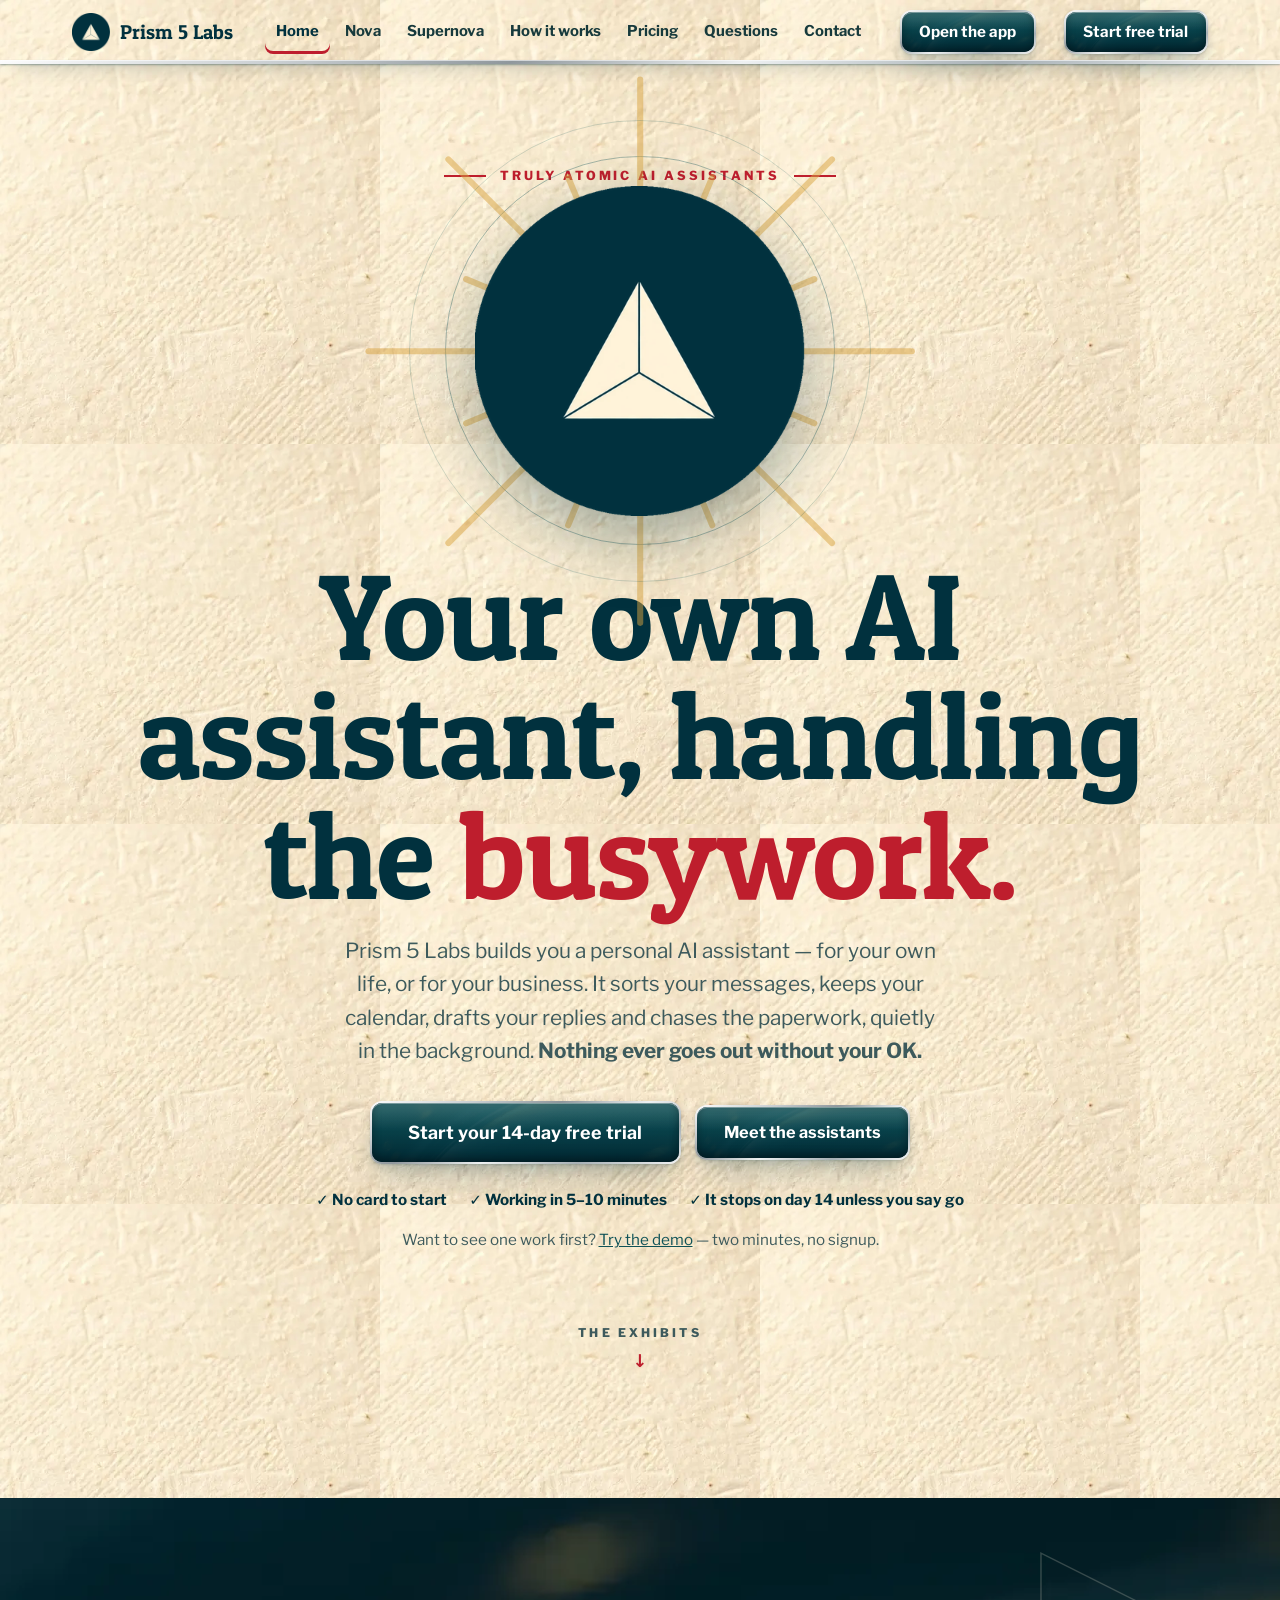
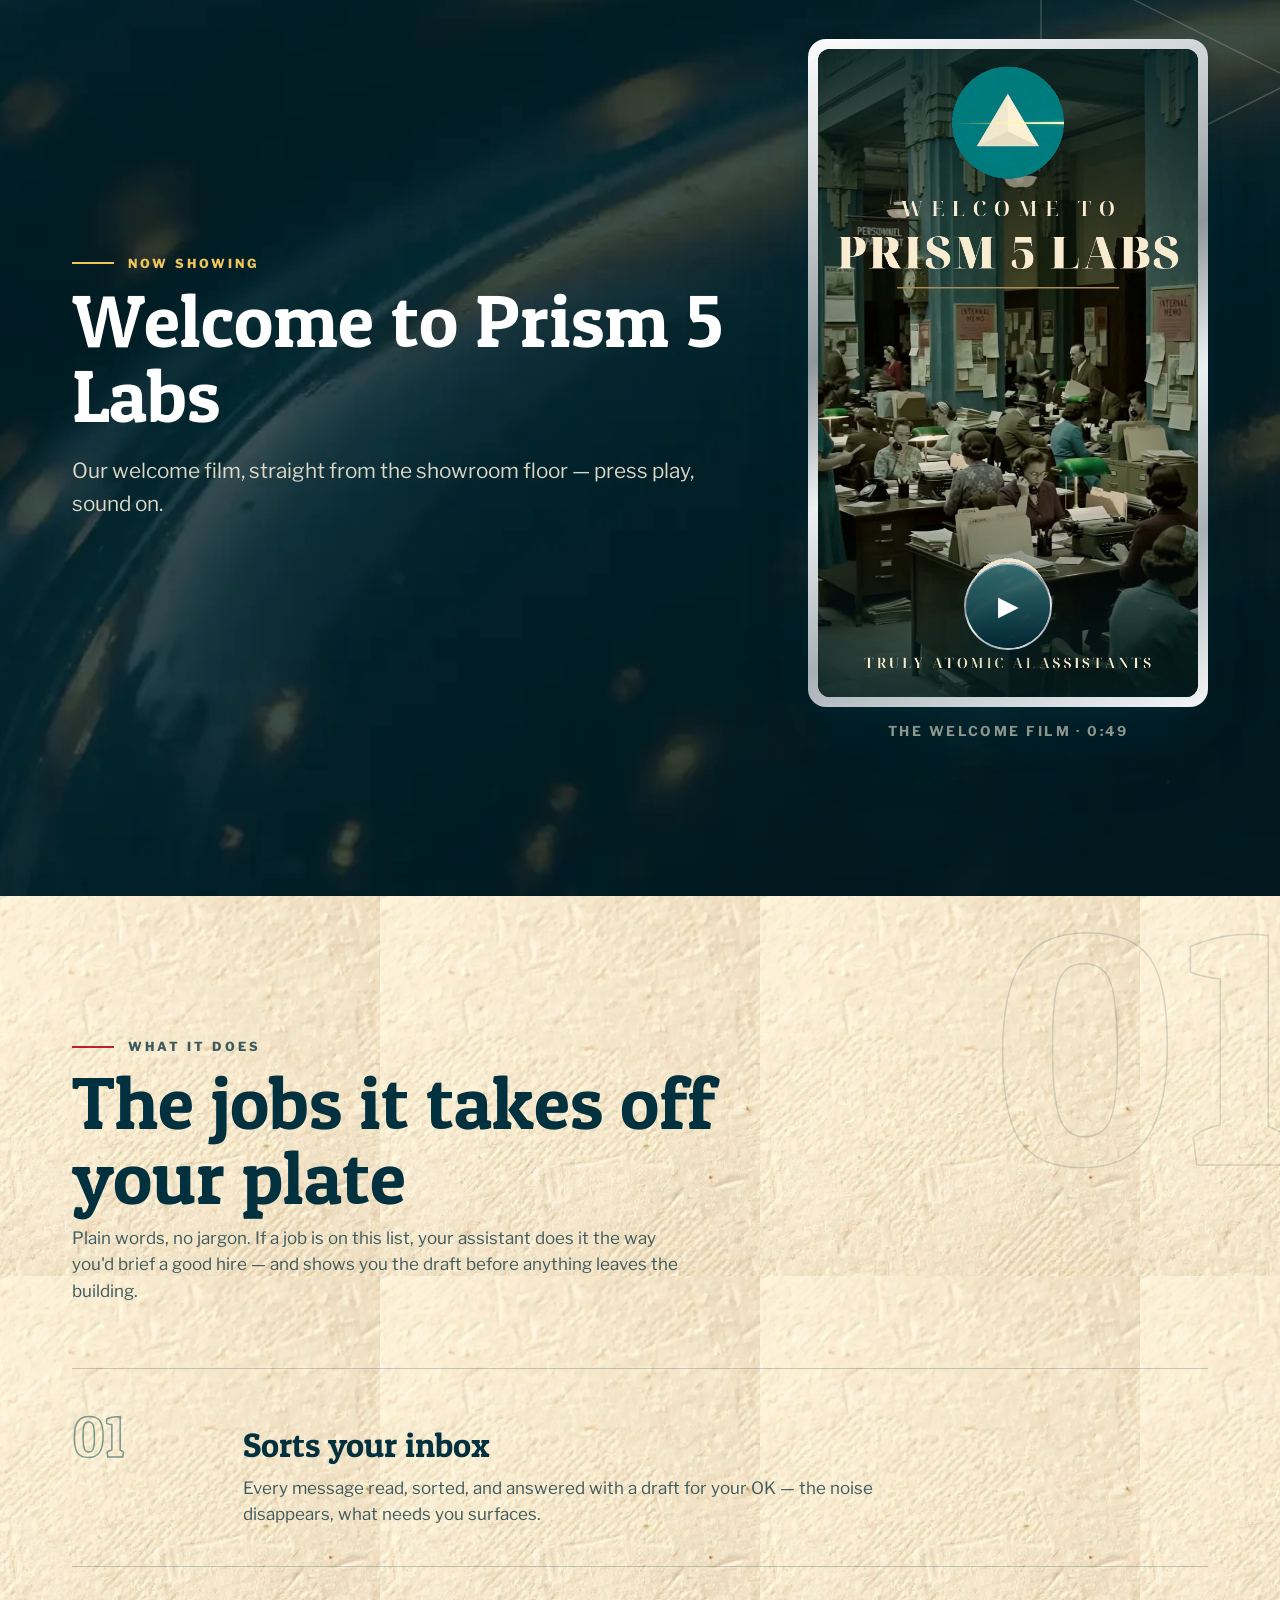
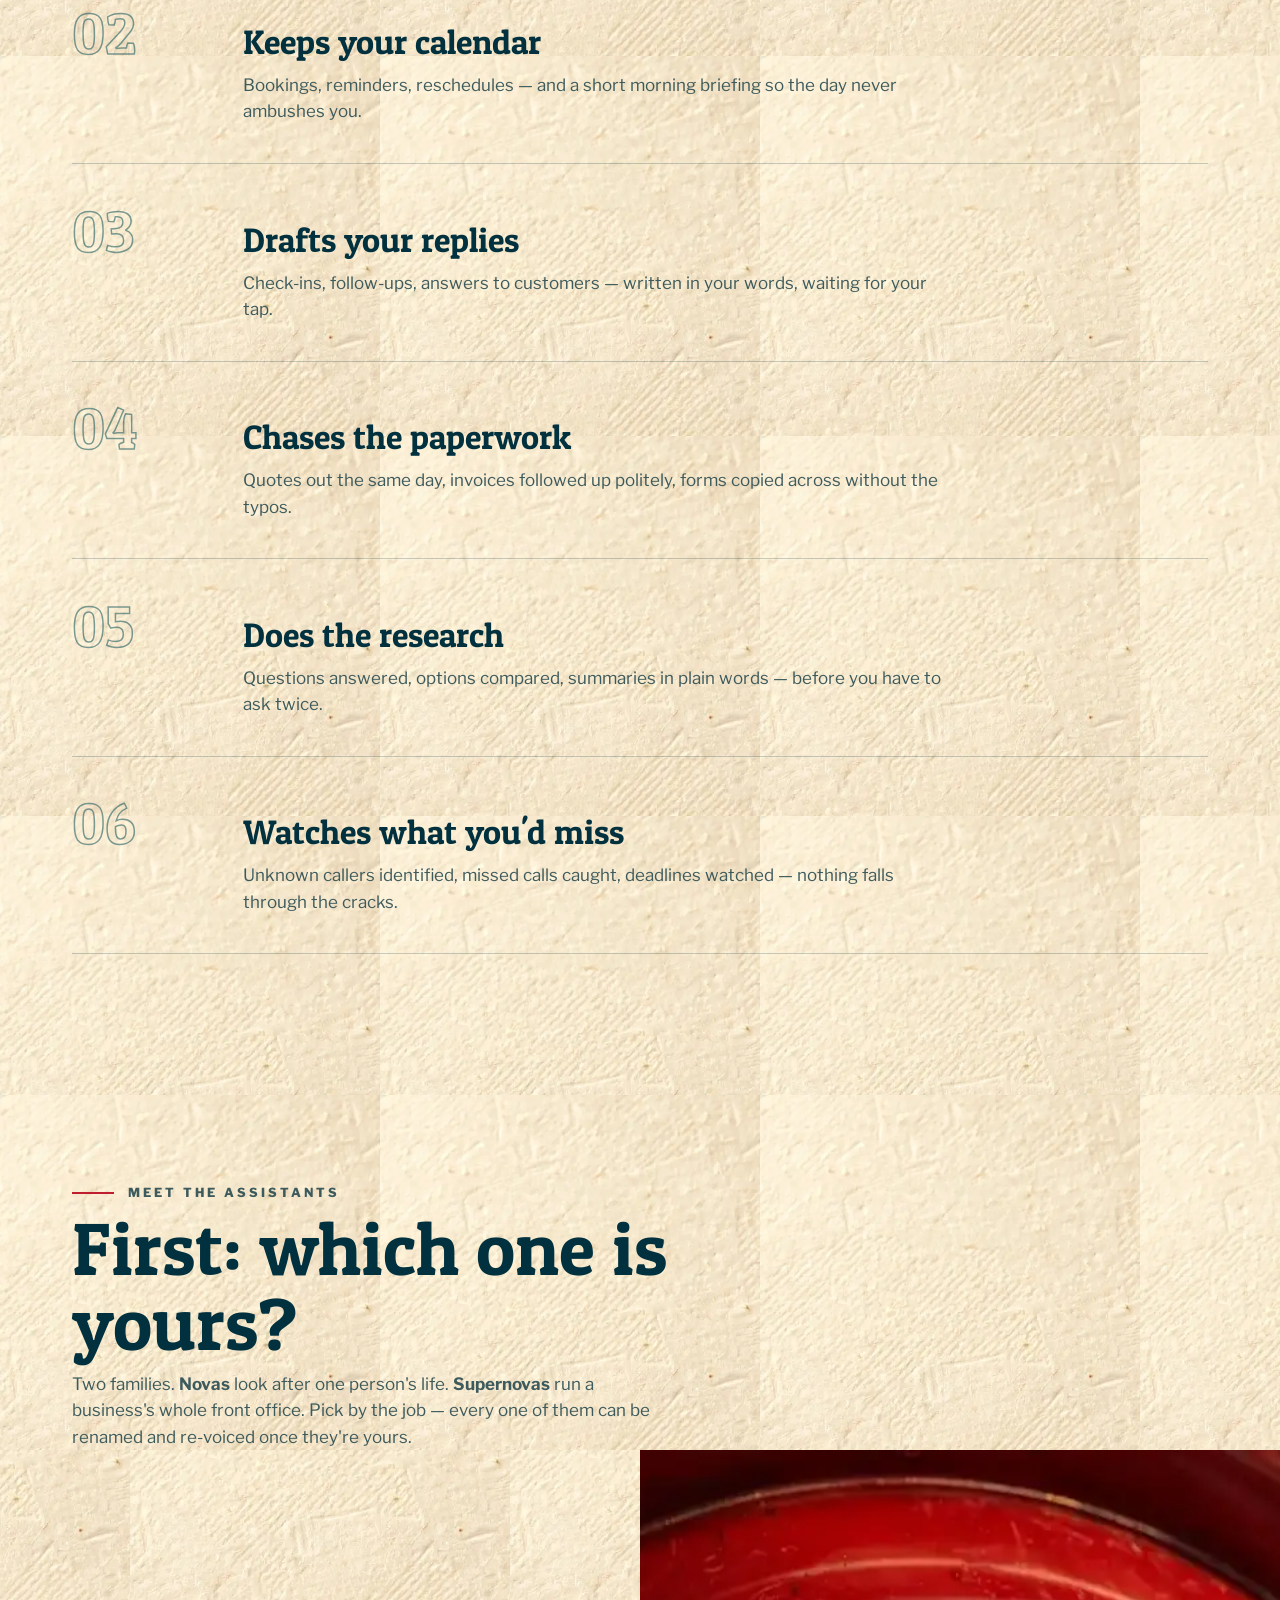
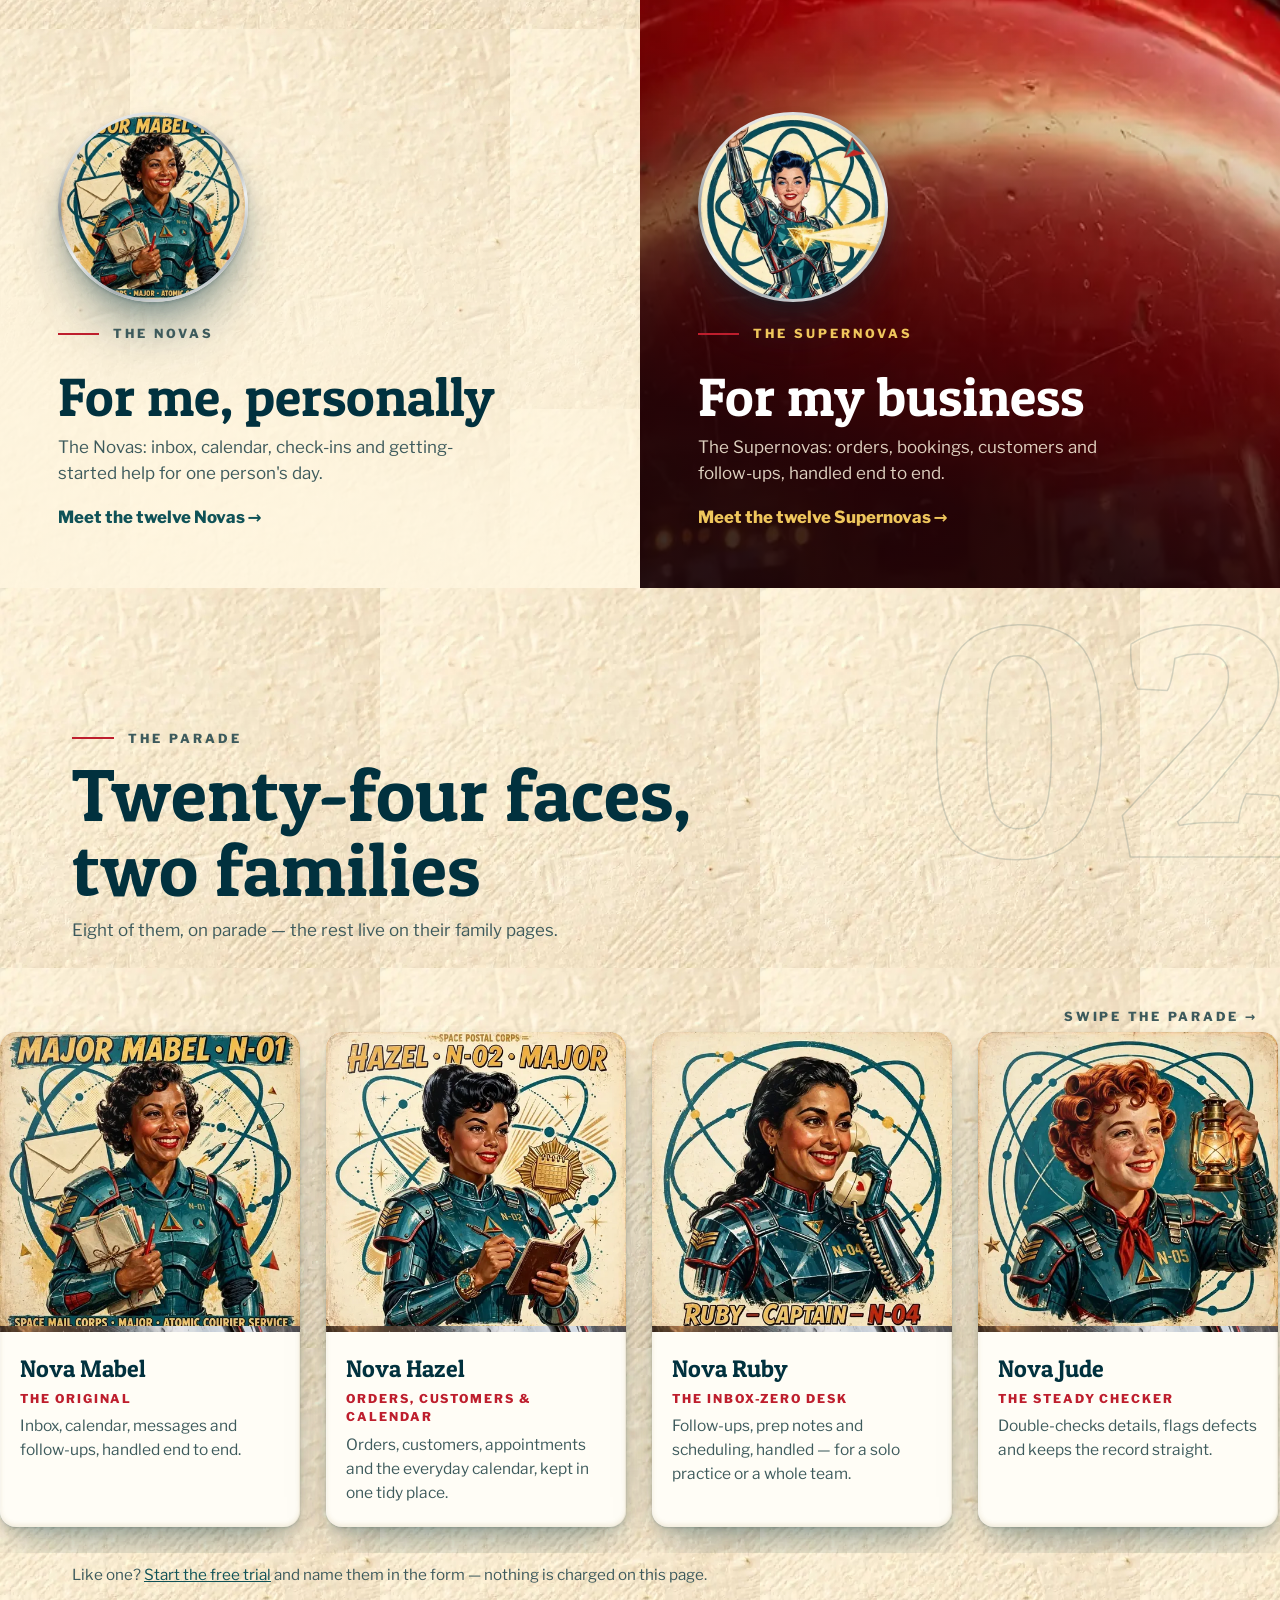
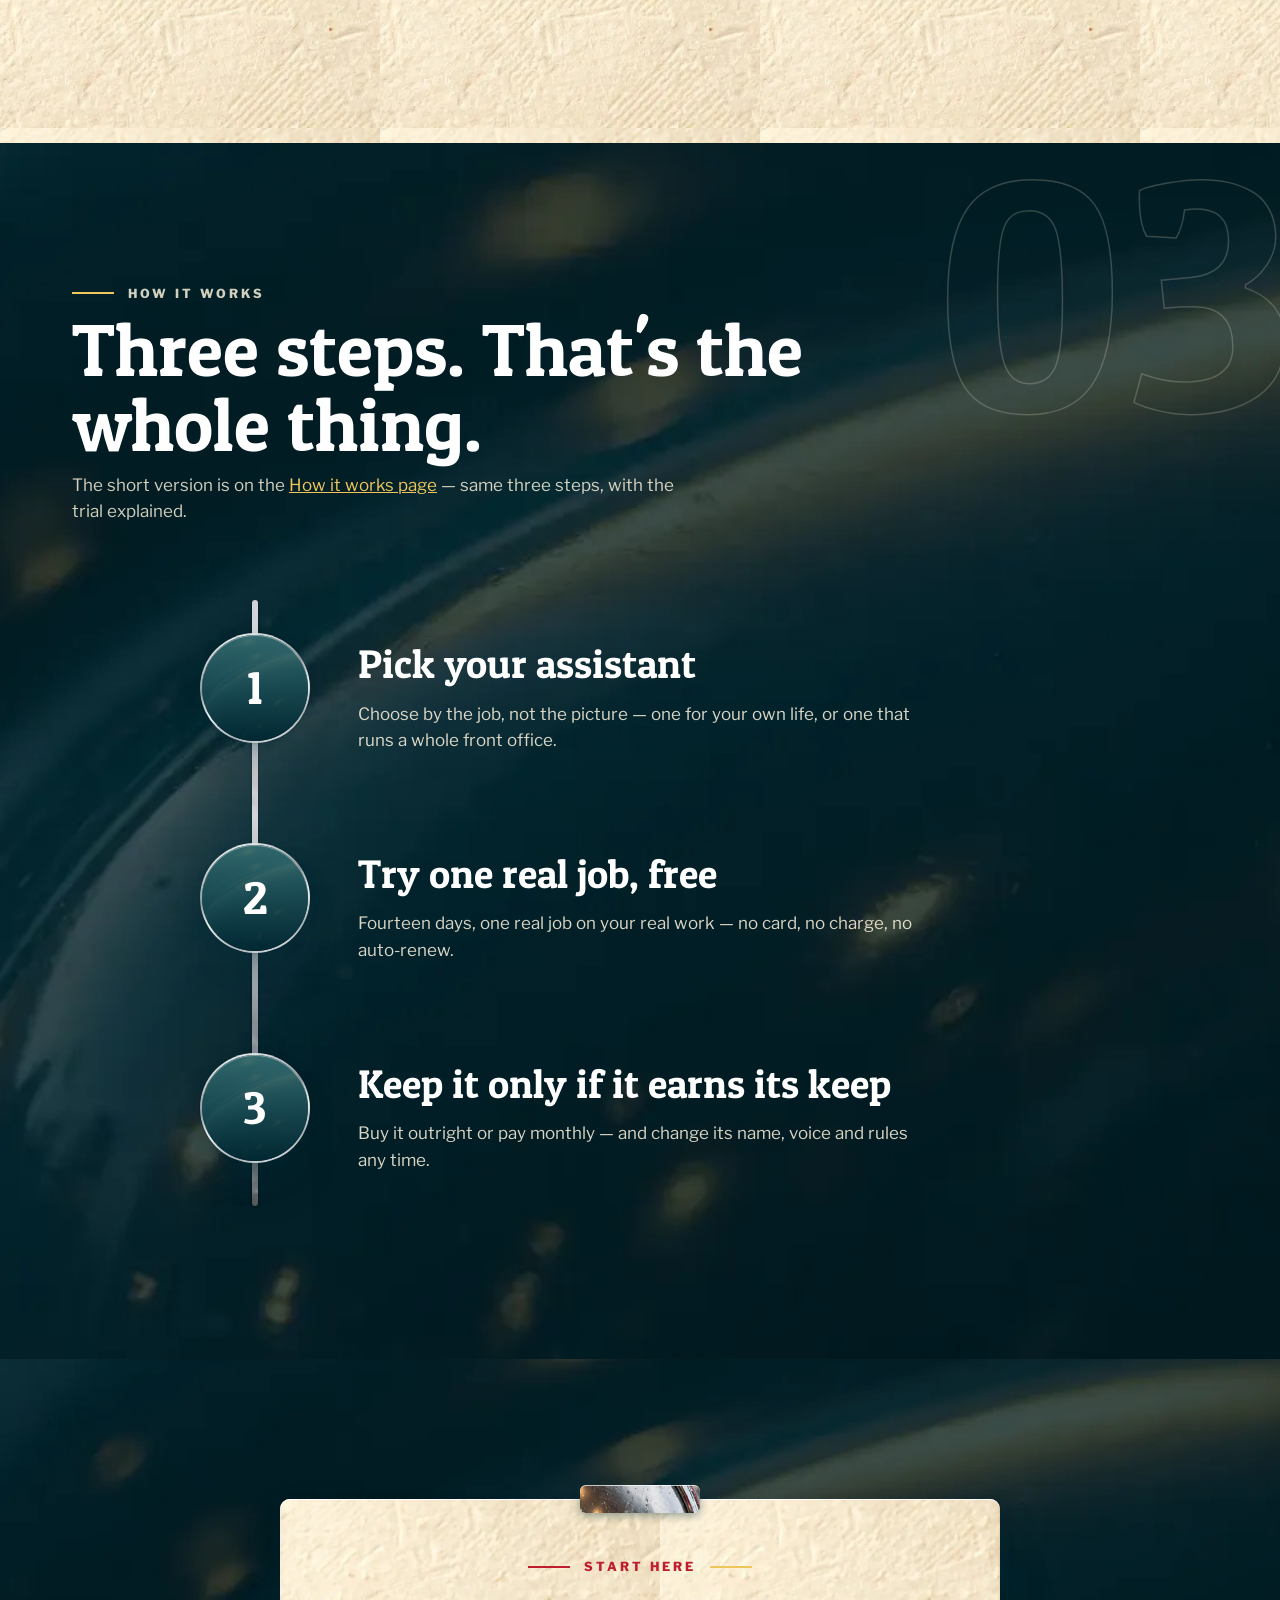
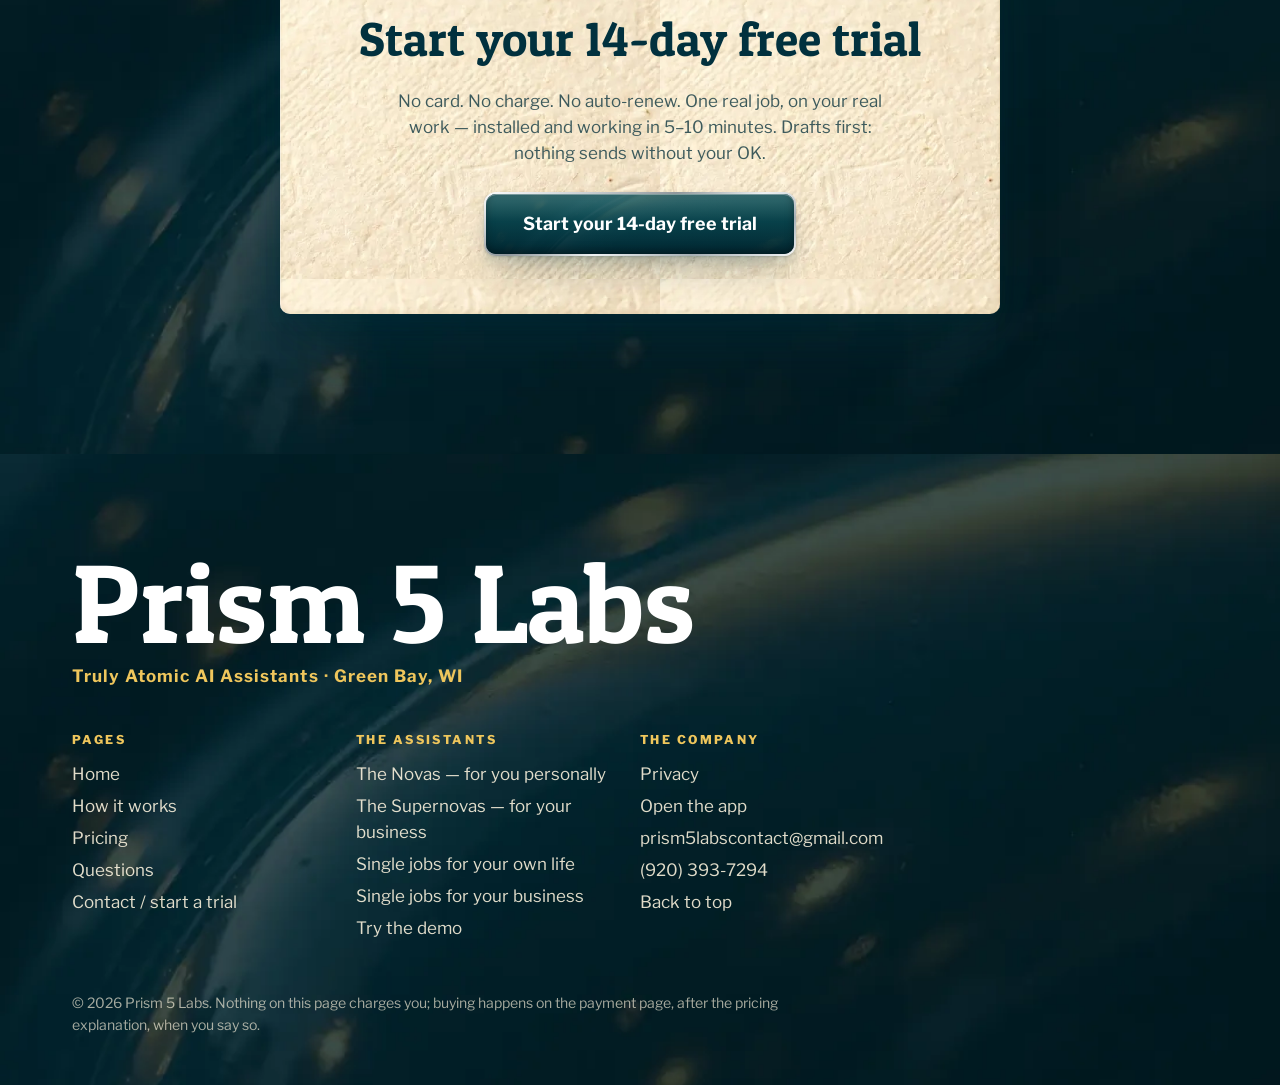
==== index.html @ ed02f957 "Phone display fix: compact header, no random zoom, card exhibit removed - Header: .btn gains white-s" ====
<!DOCTYPE html>
<html lang="en">
<head>
<meta charset="UTF-8">
<meta name="viewport" content="width=device-width, initial-scale=1.0">
<title>Prism 5 Labs — Your own AI assistant, for you or your business</title>
<meta name="description" content="Prism 5 Labs — Truly Atomic AI Assistants. An AI assistant that handles your messages, calendar, research, bookings, follow-ups and paperwork, quietly in the background, with your OK on anything that goes out. Working in 5–10 minutes.">
<meta property="og:type" content="website" />
<meta property="og:title" content="Prism 5 Labs — Your own AI, built for you" />
<meta property="og:description" content="A personal assistant that does the work: inbox, calendar, messages, bookings, follow-ups and paperwork, handled in the background. Let us handle the noise so you can focus on what you want and need to do." />
<meta property="og:image" content="https://prism5labs.com/assets/img/og-supernova-poster.webp" />
<meta property="og:image:width" content="1094" />
<meta property="og:image:height" content="2234" />
<meta property="og:image:alt" content="Supernova poster — a teal prism bursting through red clouds under a starburst, Prism 5 Labs" />
<meta name="twitter:card" content="summary_large_image" />
<meta name="twitter:title" content="Prism 5 Labs — Your own AI, built for you" />
<meta name="twitter:description" content="A personal assistant that does the work: inbox, calendar, messages, bookings, follow-ups and paperwork, handled in the background." />
<meta name="twitter:image" content="https://prism5labs.com/assets/img/og-supernova-poster.webp" />
<meta name="thumbnail" content="https://prism5labs.com/assets/img/og-supernova-poster.webp" />
<link rel="icon" href="assets/favicon-192.png" sizes="192x192" type="image/png">
<link rel="icon" href="assets/favicon-512.png" sizes="512x512" type="image/png">
<link rel="apple-touch-icon" href="assets/apple-touch-icon.png">
<link rel="preconnect" href="https://fonts.googleapis.com">
<link rel="preconnect" href="https://fonts.gstatic.com" crossorigin>
<link href="https://fonts.googleapis.com/css2?family=Patua+One&family=Libre+Franklin:ital,wght@0,400;0,500;0,600;0,700;0,800;1,400&display=swap" rel="stylesheet">
<link rel="stylesheet" href="assets/site.css">
</head>
<body id="top">
<header class="site">
  <div class="wrap bar">
    <a class="brand" href="index.html"><img src="assets/prism-mark-160.png" alt="Prism 5 Labs card mark"><b>Prism 5 Labs</b></a>
    <nav class="main" aria-label="Pages"><a href="index.html" aria-current="page">Home</a><a href="nova.html">Nova</a><a href="supernova.html">Supernova</a><a href="how.html">How it works</a><a href="pricing.html">Pricing</a><a href="faq.html">Questions</a><a href="contact.html">Contact</a></nav>
    <a class="btn small app-open" href="https://app.prism5labs.com">Open the app</a>
    <a class="btn small trial-open" href="contact.html">Start free trial</a>
  </div>
</header>

<section class="cover on-cream">
  <div class="wrap">
    <p class="kicker center reveal">Truly Atomic AI Assistants</p>
    <div class="orbit reveal"><svg class="burst" viewBox="0 0 100 100" aria-hidden="true" stroke="#D9A441" stroke-width="1.1" stroke-linecap="round"><line x1="50" y1="50" x2="99.0" y2="50.0"/><line x1="50" y1="50" x2="81.4" y2="63.0"/><line x1="50" y1="50" x2="84.6" y2="84.6"/><line x1="50" y1="50" x2="63.0" y2="81.4"/><line x1="50" y1="50" x2="50.0" y2="99.0"/><line x1="50" y1="50" x2="37.0" y2="81.4"/><line x1="50" y1="50" x2="15.4" y2="84.6"/><line x1="50" y1="50" x2="18.6" y2="63.0"/><line x1="50" y1="50" x2="1.0" y2="50.0"/><line x1="50" y1="50" x2="18.6" y2="37.0"/><line x1="50" y1="50" x2="15.4" y2="15.4"/><line x1="50" y1="50" x2="37.0" y2="18.6"/><line x1="50" y1="50" x2="50.0" y2="1.0"/><line x1="50" y1="50" x2="63.0" y2="18.6"/><line x1="50" y1="50" x2="84.6" y2="15.4"/><line x1="50" y1="50" x2="81.4" y2="37.0"/></svg><img class="mark" src="assets/prism-mark-440.png" alt="The Prism 5 Labs card mark — a teal disc with a prism"></div>
    <h1 class="d1 reveal">Your own AI assistant, handling the <span class="accent">busywork.</span></h1>
    <p class="lede reveal">Prism 5 Labs builds you a personal AI assistant — for your own life, or for your business. It sorts your messages, keeps your calendar, drafts your replies and chases the paperwork, quietly in the background. <strong>Nothing ever goes out without your OK.</strong></p>
    <div class="cta-row reveal">
      <a class="btn big" href="contact.html">Start your 14-day free trial</a>
      <a class="btn" href="#meet">Meet the assistants</a>
    </div>
    <p class="trust reveal"><span>✓ No card to start</span><span>✓ Working in 5–10 minutes</span><span>✓ It stops on day 14 unless you say go</span></p>
    <p class="note demo-note reveal">Want to see one work first? <a href="/demo.html">Try the demo</a> — two minutes, no signup.</p>
    <p class="scroll-cue reveal">The exhibits<span>↓</span></p>
  </div>
</section>

<section class="chapter on-teal on-dark">
  <span class="ghost num" aria-hidden="true">▶</span>
  <div class="wrap cinema-grid">
    <div class="reveal">
      <p class="kicker">Now showing</p>
      <h2 class="d2">Welcome to Prism 5 Labs</h2>
      <p class="lede" style="color:rgba(255,246,224,.85)">Our welcome film, straight from the showroom floor — press play, sound on.</p>
    </div>
    <div class="reveal">
      <div class="film-frame">
        <div class="film-screen" id="filmScreen">
          <img class="poster" loading="lazy" decoding="async" src="assets/film/welcome-prism-labs-poster.jpg" alt="Welcome to Prism 5 Labs — the welcome film's title card">
          <button class="play-disc" id="filmPlay" aria-label="Play the welcome film">▶</button>
        </div>
      </div>
      <p class="film-cap">The welcome film · 0:49</p>
    </div>
  </div>
</section>

<section class="chapter on-cream">
  <span class="ghost num" aria-hidden="true">01</span>
  <div class="wrap">
    <div class="exhibit-head reveal">
      <p class="kicker">What it does</p>
      <h2 class="d2">The jobs it takes off your plate</h2>
      <p>Plain words, no jargon. If a job is on this list, your assistant does it the way you'd brief a good hire — and shows you the draft before anything leaves the building.</p>
    </div>
    <div class="index-list"><div class="index-row reveal"><div class="no">01</div><div><h3>Sorts your inbox</h3><p>Every message read, sorted, and answered with a draft for your OK — the noise disappears, what needs you surfaces.</p></div></div><div class="index-row reveal"><div class="no">02</div><div><h3>Keeps your calendar</h3><p>Bookings, reminders, reschedules — and a short morning briefing so the day never ambushes you.</p></div></div><div class="index-row reveal"><div class="no">03</div><div><h3>Drafts your replies</h3><p>Check-ins, follow-ups, answers to customers — written in your words, waiting for your tap.</p></div></div><div class="index-row reveal"><div class="no">04</div><div><h3>Chases the paperwork</h3><p>Quotes out the same day, invoices followed up politely, forms copied across without the typos.</p></div></div><div class="index-row reveal"><div class="no">05</div><div><h3>Does the research</h3><p>Questions answered, options compared, summaries in plain words — before you have to ask twice.</p></div></div><div class="index-row reveal"><div class="no">06</div><div><h3>Watches what you'd miss</h3><p>Unknown callers identified, missed calls caught, deadlines watched — nothing falls through the cracks.</p></div></div></div>
  </div>
</section>

<section class="chapter tight on-cream" id="meet" style="padding-bottom:0">
  <div class="wrap">
    <div class="exhibit-head reveal" style="margin-bottom:0">
      <p class="kicker">Meet the assistants</p>
      <h2 class="d2">First: which one is yours?</h2>
      <p>Two families. <strong>Novas</strong> look after one person's life. <strong>Supernovas</strong> run a business's whole front office. Pick by the job — every one of them can be renamed and re-voiced once they're yours.</p>
    </div>
  </div>
</section>
<div class="doors">
  <a class="door personal reveal" href="nova.html">
    <img class="medallion" loading="lazy" src="assets/img/nova-mabel.webp" alt="Nova Mabel">
    <p class="kicker">The Novas</p>
    <h3>For me, personally</h3>
    <p>The Novas: inbox, calendar, check-ins and getting-started help for one person's day.</p>
    <span class="go">Meet the twelve Novas →</span>
  </a>
  <a class="door business reveal" href="supernova.html">
    <img class="medallion" loading="lazy" src="assets/img/supernova-prism.webp" alt="Supernova Prism">
    <p class="kicker" style="color:var(--gold-hi)">The Supernovas</p>
    <h3>For my business</h3>
    <p>The Supernovas: orders, bookings, customers and follow-ups, handled end to end.</p>
    <span class="go">Meet the twelve Supernovas →</span>
  </a>
</div>

<section class="chapter on-cream">
  <span class="ghost num" aria-hidden="true">02</span>
  <div class="wrap">
    <div class="exhibit-head reveal">
      <p class="kicker">The parade</p>
      <h2 class="d2">Twenty-four faces, two families</h2>
      <p>Eight of them, on parade — the rest live on their family pages.</p>
    </div>
  </div>
  <p class="parade-hint">Swipe the parade →</p>
  <div class="parade"><a class="plate reveal" href="nova.html"><div class="art"><img loading="lazy" src="assets/img/nova-mabel.webp" alt="Nova Mabel"></div><div class="p-body"><h3>Nova Mabel</h3><p class="desk">The Original</p><p>Inbox, calendar, messages and follow-ups, handled end to end.</p></div></a>
<a class="plate reveal" href="nova.html"><div class="art"><img loading="lazy" src="assets/img/nova-hazel.webp" alt="Nova Hazel"></div><div class="p-body"><h3>Nova Hazel</h3><p class="desk">Orders, Customers & Calendar</p><p>Orders, customers, appointments and the everyday calendar, kept in one tidy place.</p></div></a>
<a class="plate reveal" href="nova.html"><div class="art"><img loading="lazy" src="assets/img/nova-ruby.webp" alt="Nova Ruby"></div><div class="p-body"><h3>Nova Ruby</h3><p class="desk">The Inbox-Zero Desk</p><p>Follow-ups, prep notes and scheduling, handled — for a solo practice or a whole team.</p></div></a>
<a class="plate reveal" href="nova.html"><div class="art"><img loading="lazy" src="assets/img/nova-jude.webp" alt="Nova Jude"></div><div class="p-body"><h3>Nova Jude</h3><p class="desk">The Steady Checker</p><p>Double-checks details, flags defects and keeps the record straight.</p></div></a>
<a class="plate reveal" href="supernova.html"><div class="art"><img loading="lazy" src="assets/img/supernova-prism.webp" alt="Supernova Prism"></div><div class="p-body"><h3>Supernova Prism</h3><p class="desk">The Original</p><p>Inbox, calendar, messages and follow-ups, handled end to end.</p></div></a>
<a class="plate reveal" href="supernova.html"><div class="art"><img loading="lazy" src="assets/img/supernova-juniper.webp" alt="Supernova Juniper"></div><div class="p-body"><h3>Supernova Juniper</h3><p class="desk">Orders, Customers & Calendar</p><p>Orders, customers, appointments and the everyday calendar, kept in one tidy place.</p></div></a>
<a class="plate reveal" href="supernova.html"><div class="art"><img loading="lazy" src="assets/img/supernova-encore.webp" alt="Supernova Encore"></div><div class="p-body"><h3>Supernova Encore</h3><p class="desk">The Booking Desk</p><p>Inquiries answered the same day; dates held and agreements chased until they're signed.</p></div></a>
<a class="plate reveal" href="supernova.html"><div class="art"><img loading="lazy" src="assets/img/supernova-proof.webp" alt="Supernova Proof"></div><div class="p-body"><h3>Supernova Proof</h3><p class="desk">The Steady Checker</p><p>Double-checks details, flags defects and keeps the record straight.</p></div></a>
</div>
  <div class="wrap"><p class="note reveal" style="margin-top:10px">Like one? <a href="contact.html">Start the free trial</a> and name them in the form — nothing is charged on this page.</p></div>
</section>

<section class="chapter on-teal on-dark">
  <span class="ghost num" aria-hidden="true">03</span>
  <div class="wrap">
    <div class="exhibit-head reveal">
      <p class="kicker">How it works</p>
      <h2 class="d2">Three steps. That's the whole thing.</h2>
      <p>The short version is on the <a href="how.html" style="color:var(--gold-hi)">How it works page</a> — same three steps, with the trial explained.</p>
    </div>
    <div class="line"><div class="station reveal"><div class="disc">1</div><div><h3>Pick your assistant</h3><p>Choose by the job, not the picture — one for your own life, or one that runs a whole front office.</p></div></div><div class="station reveal"><div class="disc">2</div><div><h3>Try one real job, free</h3><p>Fourteen days, one real job on your real work — no card, no charge, no auto-renew.</p></div></div><div class="station reveal"><div class="disc">3</div><div><h3>Keep it only if it earns its keep</h3><p>Buy it outright or pay monthly — and change its name, voice and rules any time.</p></div></div></div>
  </div>
</section>

<section class="chapter on-teal on-dark">
  <div class="wrap">
    <div class="contract reveal">
      <p class="kicker center">Start here</p>
      <h2>Start your 14-day free trial</h2>
      <p>No card. No charge. No auto-renew. One real job, on your real work — installed and working in 5–10 minutes. Drafts first: nothing sends without your OK.</p>
      <a class="btn big" href="contact.html">Start your 14-day free trial</a>
    </div>
  </div>
</section>
<footer>
  <div class="wrap">
    <p class="wordmark">Prism 5 Labs</p>
    <p class="tagline">Truly Atomic AI Assistants · Green Bay, WI</p>
    <div class="sitemap">
      <div>
        <h4>Pages</h4>
        <ul>
          <li><a href="index.html">Home</a></li>
          <li><a href="how.html">How it works</a></li>
          <li><a href="pricing.html">Pricing</a></li>
          <li><a href="faq.html">Questions</a></li>
          <li><a href="contact.html">Contact / start a trial</a></li>
        </ul>
      </div>
      <div>
        <h4>The assistants</h4>
        <ul>
          <li><a href="nova.html">The Novas — for you personally</a></li>
          <li><a href="supernova.html">The Supernovas — for your business</a></li>
          <li><a href="nova.html#jobs">Single jobs for your own life</a></li>
          <li><a href="supernova.html#jobs">Single jobs for your business</a></li>
          <li><a href="/demo.html">Try the demo</a></li>
        </ul>
      </div>
      <div>
        <h4>The company</h4>
        <ul>
          <li><a href="/privacy">Privacy</a></li>
          <li><a href="https://app.prism5labs.com">Open the app</a></li>
          <li><a href="mailto:prism5labscontact@gmail.com">prism5labscontact@gmail.com</a></li>
          <li><a href="tel:+19203937294">(920) 393-7294</a></li>
          <li><a href="#top">Back to top</a></li>
        </ul>
      </div>
    </div>
    <p class="legal">© 2026 Prism 5 Labs. Nothing on this page charges you; buying happens on the payment page, after the pricing explanation, when you say so.</p>
  </div>
</footer>

<div class="mobile-cta"><a class="btn" href="contact.html">Start your 14-day free trial</a></div>
<script src="assets/site.js"></script>

</body>
</html>
---- assets/site.css ----
/* ============================================================
   PRISM 5 LABS — v2 "The Atomic Pavilion"
   A chapter-and-exhibit composition. Cream letterpress stock,
   deep-teal enamel, chrome, and the printed card as the brand.
   Materials are photographic plates; geometry does the talking.
   ============================================================ */

:root{
  --cream:#FFF6E0; --cream-2:#FFEFCC; --paper:#FFFDF6;
  --ink:#173A3C; --ink-soft:#3D5A5C;
  --teal:#0F5257; --teal-deep:#01313E; --teal-bright:#2A7F86;
  --red:#BE1E2D; --gold:#D9A441; --gold-hi:#EFC65C;
  --tex-cream:url("tex-cream.webp");
  --plate-showroom:url("plate-showroom.webp");
  --plate-enamel:url("plate-teal-enamel.webp");
  --plate-lacquer:url("plate-lacquer.webp");
  --plate-chrome:url("plate-chrome.webp");
  --plate-enamel-dark:url("plate-enamel-dark.webp");
  /* Teal enamel face for buttons: the photographic plate, swirl
     subdued under a teal tint so it reads as flat enamel (Neil's
     ruling — no opal, no swirl, no shine sweep on buttons). Written
     out layer by layer wherever it is used — a multi-layer shorthand
     stored in a var and spliced into another shorthand is invalid
     (a colour lands in a non-final layer) and the whole background
     silently drops out. */
  --chrome-rim:linear-gradient(160deg,#fdfdfd 0%,#c9ced1 22%,#8f979c 40%,#eef1f2 58%,#a7b0b5 78%,#f4f6f7 100%);
  --lift:0 1px 2px rgba(1,49,62,.14), 0 5px 10px rgba(1,49,62,.10),
    0 18px 34px -10px rgba(1,49,62,.28), 0 36px 64px -28px rgba(1,49,62,.22);
  --lift-hi:0 2px 3px rgba(1,49,62,.16), 0 8px 16px rgba(1,49,62,.12),
    0 26px 48px -12px rgba(1,49,62,.36), 0 48px 80px -32px rgba(1,49,62,.28);
  --bevel:inset 0 1px 0 rgba(255,255,255,.95), inset 0 -2px 5px rgba(146,116,44,.14),
    inset 1px 0 0 rgba(255,255,255,.5), inset -1px 0 0 rgba(146,116,44,.08);
  --hair:1px solid rgba(1,49,62,.22);
  --hair-light:1px solid rgba(255,246,224,.28);
}
*{box-sizing:border-box}
html{scroll-behavior:smooth;-webkit-text-size-adjust:100%;text-size-adjust:100%;overflow-x:clip}
body{margin:0;background-color:var(--cream);background-image:var(--tex-cream);
  background-size:380px;color:var(--ink);overflow-x:hidden;
  font-family:"Libre Franklin",system-ui,sans-serif;font-size:17px;line-height:1.55;}
img{max-width:100%;display:block}
a{color:var(--teal)}
::selection{background:var(--teal);color:var(--cream)}

/* ---------- type system ---------- */
h1,h2,h3{font-family:"Patua One",serif;font-weight:400;color:var(--teal-deep);margin:0}
.d1{font-size:clamp(3rem,11.5vw,7.6rem);line-height:.98;letter-spacing:-.01em}
.d2{font-size:clamp(2.3rem,6.4vw,4.6rem);line-height:1.02}
.d3{font-size:clamp(1.55rem,3.6vw,2.4rem);line-height:1.08}
.lede{font-size:clamp(1.08rem,2.2vw,1.3rem);line-height:1.6;color:var(--ink-soft)}
.on-dark .lede{color:rgba(255,246,224,.88)}
.accent{color:var(--red)}
.kicker{font-size:.78rem;font-weight:800;letter-spacing:.24em;text-transform:uppercase;
  color:var(--red);margin:0;display:flex;align-items:center;gap:14px}
.kicker::before{content:"";width:2.6rem;height:2px;background:var(--red);flex:none}
.kicker.center{justify-content:center}
.kicker.center::after{content:"";width:2.6rem;height:2px;background:var(--red);flex:none}
.on-dark .kicker{color:var(--gold-hi)}
.on-dark .kicker::before,.on-dark .kicker.center::after{background:var(--gold-hi)}
.note{font-size:.95rem;color:var(--ink-soft)}
.on-dark .note{color:rgba(255,246,224,.75)}

/* ---------- layout primitives ---------- */
.wrap{max-width:1180px;margin:0 auto;padding:0 22px}
.wrap-wide{max-width:1460px;margin:0 auto;padding:0 22px}
.chapter{position:relative;padding:clamp(4.5rem,11vw,9rem) 0;overflow:hidden}
.chapter.tight{padding:clamp(3rem,7vw,5.5rem) 0}
.on-cream{background-image:var(--tex-cream);background-size:380px}
.on-teal{background:var(--plate-enamel-dark) center/cover, var(--teal-deep);color:var(--cream)}
.on-teal h1,.on-teal h2,.on-teal h3{color:#fff}
.on-showroom{background:var(--plate-showroom) center/cover, var(--teal-deep);color:var(--cream)}
.on-showroom h1,.on-showroom h2,.on-showroom h3{color:#fff}
.on-lacquer{background:var(--plate-lacquer) center/cover, #2b0d12;color:var(--cream)}
.on-lacquer h1,.on-lacquer h2,.on-lacquer h3{color:#fff}
/* giant ghost numeral / word that signposts a chapter */
.ghost{position:absolute;font-family:"Patua One",serif;line-height:.8;pointer-events:none;
  color:transparent;-webkit-text-stroke:1.5px rgba(1,49,62,.16);user-select:none}
.on-dark .ghost,.on-teal .ghost,.on-showroom .ghost,.on-lacquer .ghost{-webkit-text-stroke-color:rgba(255,246,224,.20)}
.ghost.num{font-size:clamp(10rem,26vw,22rem);top:1rem;right:-1rem}
.ghost.word{font-size:clamp(6rem,19vw,17rem);top:63%;left:50%;transform:translate(-50%,-50%);
  white-space:nowrap;-webkit-text-stroke-color:rgba(1,49,62,.13)}
/* exhibit head: number + title, editorial not centred-block */
.exhibit-head{max-width:46rem;margin-bottom:clamp(2.2rem,5vw,4rem);position:relative;z-index:1}
.exhibit-head .d2{margin:.55rem 0 .6rem}
.exhibit-head p{margin:0;color:var(--ink-soft);max-width:38rem}
.on-dark .exhibit-head p,.on-teal .exhibit-head p{color:rgba(255,246,224,.82)}

/* ---------- buttons: deep teal enamel, chrome rim (canon) ---------- */
.btn{display:inline-flex;align-items:center;justify-content:center;gap:.5rem;white-space:nowrap;
  min-height:52px;padding:.8rem 1.7rem;border-radius:12px;text-decoration:none;
  font-family:"Libre Franklin",sans-serif;font-weight:700;font-size:1.02rem;color:#fff;
  border:2px solid transparent;background-color:var(--teal-deep);
  background:
    linear-gradient(180deg, rgba(255,255,255,.16), rgba(255,255,255,0) 46%, rgba(0,0,0,.18)) padding-box,
    linear-gradient(180deg, rgba(15,82,87,.93), rgba(1,49,62,.96)) padding-box,
    var(--plate-enamel) center 42%/cover padding-box,
    var(--chrome-rim) border-box;
  box-shadow:var(--lift), inset 0 1px 0 rgba(255,255,255,.35), inset 0 -3px 8px rgba(0,0,0,.35);
  transition:transform .35s ease, box-shadow .35s ease}
.btn:hover{transform:translateY(-2px);box-shadow:var(--lift-hi), inset 0 1px 0 rgba(255,255,255,.35), inset 0 -3px 8px rgba(0,0,0,.35)}
.btn:active{transform:translateY(1px);box-shadow:0 1px 2px rgba(1,49,62,.3), inset 0 2px 10px rgba(0,0,0,.45)}
.btn.small{min-height:44px;padding:.5rem 1.1rem;font-size:.95rem}
.btn.big{min-height:60px;padding:1rem 2.3rem;font-size:1.12rem}
.textlink{font-weight:700;color:var(--teal);text-decoration:none;border-bottom:2px solid var(--gold)}
.textlink:hover{color:var(--red);border-color:var(--red)}

/* ---------- header ---------- */
header.site{position:sticky;top:0;z-index:60;background-color:var(--cream);
  background-image:var(--tex-cream);background-size:380px;
  box-shadow:0 10px 24px -14px rgba(1,49,62,.4)}
header.site::after{content:"";position:absolute;left:0;right:0;bottom:0;height:4px;
  background:var(--chrome-rim);
  box-shadow:0 1px 2px rgba(1,49,62,.35), inset 0 1px 0 rgba(255,255,255,.6)}
.bar{display:flex;align-items:center;gap:20px;padding-top:10px;padding-bottom:10px}
.brand{display:flex;align-items:center;gap:10px;text-decoration:none;flex:none}
.brand img{width:38px;height:38px}
.brand b{font-family:"Patua One",serif;font-weight:400;font-size:1.22rem;color:var(--teal-deep)}
nav.main{display:flex;gap:4px;margin-left:auto;flex-wrap:wrap}
nav.main a{padding:10px 11px;min-height:44px;display:inline-flex;align-items:center;
  font-weight:700;font-size:.93rem;color:var(--ink);text-decoration:none;border-radius:8px}
nav.main a:hover{color:var(--teal)}
nav.main a[aria-current="page"]{color:var(--teal-deep);box-shadow:inset 0 -3px 0 var(--red)}
header .btn{margin-left:8px}
@media (max-width:900px){ nav.main{display:none} header .app-open{margin-left:auto} }
/* Phones: the bar cannot hold the brand plus two single-line buttons, so the
   trial button steps out of the header — it lives in the sticky thumb bar
   (and the hero) on phones. Brand keeps its room; one compact button stays. */
@media (max-width:640px){
  .bar{gap:12px}
  header .btn{margin-left:0}
  header .app-open{margin-left:auto;flex:none;padding:.5rem .95rem}
  header .trial-open{display:none}
}

/* ---------- slow reveal (canon: everything fades) ---------- */
.reveal{opacity:0;transform:translateY(26px);transition:opacity 1.1s ease,transform 1.1s ease}
.reveal.in{opacity:1;transform:none}
@media (prefers-reduced-motion: reduce){
  .reveal{opacity:1;transform:none;transition:none}
  html{scroll-behavior:auto}
}

/* ============================================================
   HOME — the cover
   ============================================================ */
.cover{padding:clamp(3.5rem,8vw,6.5rem) 0 clamp(4rem,9vw,7rem);text-align:center;position:relative;overflow:hidden}
.cover .orbit{position:relative;width:min(62vw,330px);aspect-ratio:1;margin:0 auto clamp(1.6rem,4vw,2.6rem)}
.cover .orbit::before,.cover .orbit::after{content:"";position:absolute;border:1.5px solid rgba(15,82,87,.35);border-radius:50%}
.cover .orbit::before{inset:-9%}
.cover .orbit::after{inset:-20%;border-color:rgba(15,82,87,.18)}
.cover .orbit .burst{position:absolute;inset:-34%;width:168%;height:168%;max-width:none;
  opacity:.5;animation:slowspin 90s linear infinite}
.cover .orbit .mark{position:absolute;inset:0;width:100%;height:100%;object-fit:contain;
  filter:drop-shadow(0 24px 32px rgba(1,49,62,.35))}
@keyframes slowspin{to{transform:rotate(360deg)}}
@media (prefers-reduced-motion: reduce){ .cover .orbit .burst{animation:none} }
.cover h1{max-width:16ch;margin:1.1rem auto .5rem}
.cover .lede{max-width:37rem;margin:1.2rem auto 0}
.cover .cta-row{margin-top:2.1rem;display:flex;gap:14px;justify-content:center;flex-wrap:wrap;align-items:center}
.trust{display:flex;gap:.4rem 1.4rem;justify-content:center;flex-wrap:wrap;margin:1.5rem 0 0;
  font-weight:700;font-size:.95rem;color:var(--teal-deep)}
.cover .demo-note{margin-top:1rem}
.scroll-cue{margin-top:clamp(2.5rem,6vw,4.5rem);font-size:.75rem;font-weight:800;
  letter-spacing:.26em;text-transform:uppercase;color:var(--ink-soft)}
.scroll-cue span{display:block;font-size:1.1rem;letter-spacing:0;margin-top:.3rem;color:var(--red)}

/* ============================================================
   HOME — the cinema (welcome film)
   ============================================================ */
.cinema-grid{display:grid;grid-template-columns:1fr minmax(280px,400px);gap:clamp(2rem,6vw,5.5rem);
  align-items:center;position:relative;z-index:1}
.cinema-grid .d2{margin:.6rem 0 .8rem}
.film-frame{position:relative;border-radius:18px;padding:10px;
  background:var(--chrome-rim);box-shadow:var(--lift-hi)}
.film-screen{position:relative;border-radius:12px;overflow:hidden;background:#000;
  aspect-ratio:9/16;max-height:72vh;margin:0 auto;width:100%}
.film-screen img.poster{position:absolute;inset:0;width:100%;height:100%;object-fit:cover}
.film-screen video{position:absolute;inset:0;width:100%;height:100%;object-fit:cover;background:#000}
/* The disc sits at 86% height — exactly over the play button drawn
   into the film's poster art, so the poster shows one button, not two. */
.play-disc{position:absolute;left:50%;top:86%;transform:translate(-50%,-50%);
  width:88px;height:88px;border-radius:50%;border:2px solid transparent;cursor:pointer;background-color:var(--teal-deep);
  background:
    linear-gradient(180deg, rgba(255,255,255,.16), rgba(0,0,0,.18)) padding-box,
    linear-gradient(180deg, rgba(15,82,87,.93), rgba(1,49,62,.96)) padding-box,
    var(--plate-enamel) center 42%/cover padding-box,
    var(--chrome-rim) border-box;
  box-shadow:var(--lift-hi), inset 0 1px 0 rgba(255,255,255,.4);
  display:flex;align-items:center;justify-content:center;color:#fff;font-size:1.7rem;
  transition:transform .35s ease}
.play-disc:hover{transform:translate(-50%,-50%) scale(1.06)}
.play-disc:focus-visible{outline:3px solid var(--gold-hi);outline-offset:4px}
.film-cap{margin-top:14px;text-align:center;font-size:.85rem;font-weight:700;
  letter-spacing:.18em;text-transform:uppercase;color:rgba(255,246,224,.7)}
@media (max-width:860px){ .cinema-grid{grid-template-columns:1fr} .film-screen{max-height:64vh} }

/* ============================================================
   The Work — an editorial index, not a card grid
   ============================================================ */
.index-list{border-top:var(--hair);position:relative;z-index:1}
.on-dark .index-list,.on-teal .index-list{border-top:var(--hair-light)}
.index-row{display:grid;grid-template-columns:7.5rem 1fr;gap:clamp(1rem,4vw,3.5rem);
  padding:clamp(1.5rem,3.4vw,2.4rem) 0;border-bottom:var(--hair);align-items:baseline}
.on-dark .index-row,.on-teal .index-row{border-bottom:var(--hair-light)}
.index-row .no{font-family:"Patua One",serif;font-size:clamp(2.2rem,5.5vw,3.6rem);line-height:1;
  color:transparent;-webkit-text-stroke:1.5px rgba(15,82,87,.55)}
.on-dark .index-row .no,.on-teal .index-row .no{-webkit-text-stroke-color:rgba(239,198,92,.65)}
.index-row h3{font-size:clamp(1.45rem,3.4vw,2.1rem);margin-bottom:.25rem}
.index-row p{margin:0;color:var(--ink-soft);max-width:44rem}
.on-dark .index-row p,.on-teal .index-row p{color:rgba(255,246,224,.82)}
@media (max-width:640px){ .index-row{grid-template-columns:4.2rem 1fr} }

/* ============================================================
   Two Doors — the audience diptych
   ============================================================ */
.doors{display:grid;grid-template-columns:1fr 1fr;min-height:min(82vh,760px)}
.door{position:relative;display:flex;flex-direction:column;justify-content:flex-end;
  padding:clamp(1.8rem,4.5vw,3.6rem);text-decoration:none;overflow:hidden;isolation:isolate}
.door::before{content:"";position:absolute;inset:0;z-index:-2;background-size:cover;background-position:center;
  transition:transform 1.4s ease}
.door:hover::before{transform:scale(1.04)}
.door::after{content:"";position:absolute;inset:0;z-index:-1}
.door.personal{color:var(--ink)}
.door.personal::before{background-image:var(--tex-cream);background-size:380px}
.door.personal::after{background:linear-gradient(200deg, rgba(255,246,224,0) 30%, rgba(255,246,224,.88) 78%)}
.door.business{color:var(--cream)}
.door.business::before{background-image:var(--plate-lacquer)}
.door.business::after{background:linear-gradient(200deg, rgba(20,4,8,0) 26%, rgba(20,4,8,.82) 80%)}
.door .medallion{width:clamp(120px,16vw,190px);aspect-ratio:1;border-radius:50%;object-fit:cover;
  border:3px solid transparent;background:var(--chrome-rim) border-box;
  box-shadow:var(--lift-hi);margin-bottom:1.4rem}
.door h3{font-size:clamp(2rem,4.6vw,3.4rem);line-height:1.02;margin:.5rem 0 .6rem}
.door.personal h3{color:var(--teal-deep)} .door.business h3{color:#fff}
.door p{margin:0 0 1.1rem;max-width:26rem}
.door.personal p{color:var(--ink-soft)} .door.business p{color:rgba(255,246,224,.85)}
.door .go{font-weight:800;font-size:1.05rem}
.door.personal .go{color:var(--teal)} .door.business .go{color:var(--gold-hi)}
@media (max-width:760px){ .doors{grid-template-columns:1fr} .door{min-height:64vh} }
@media (prefers-reduced-motion: reduce){ .door::before{transition:none} }

/* ============================================================
   The Parade — faces as a filmstrip, not a grid
   ============================================================ */
.parade{display:flex;gap:clamp(14px,2.4vw,26px);overflow-x:auto;padding:6px 22px 26px;
  scroll-snap-type:x mandatory;scrollbar-width:thin;max-width:1460px;margin:0 auto}
.plate{flex:0 0 min(74vw,300px);scroll-snap-align:start;text-decoration:none;color:var(--ink);
  background:var(--paper);border-radius:16px;overflow:hidden;box-shadow:var(--bevel), var(--lift);
  transition:transform .45s ease, box-shadow .45s ease}
.plate:hover{transform:translateY(-6px);box-shadow:var(--bevel), var(--lift-hi)}
.plate .art{position:relative;overflow:hidden}
.plate .art img{width:100%;aspect-ratio:1;object-fit:cover}
.plate .art::after{content:"";position:absolute;inset:0;
  background:linear-gradient(115deg, rgba(255,255,255,.20) 0%, rgba(255,255,255,0) 42%)}
.plate .art::before{content:"";position:absolute;left:0;right:0;bottom:0;height:6px;z-index:1;
  background:var(--plate-chrome) center/cover}
.plate .p-body{padding:18px 20px 22px}
.plate h3{font-size:1.5rem;margin-bottom:2px}
.desk{font-size:.76rem;font-weight:800;letter-spacing:.16em;text-transform:uppercase;color:var(--red);margin:0 0 6px}
.plate p:last-child{margin:0;color:var(--ink-soft);font-size:.97rem}
.parade-hint{text-align:right;font-size:.78rem;font-weight:800;letter-spacing:.22em;
  text-transform:uppercase;color:var(--ink-soft);max-width:1460px;margin:0 auto;padding:0 22px}

/* ============================================================
   The Line — three stations on a chrome spine (How)
   ============================================================ */
.line{position:relative;max-width:880px;margin:0 auto;z-index:1}
.line::before{content:"";position:absolute;top:12px;bottom:12px;left:clamp(30px,6vw,52px);
  width:6px;border-radius:3px;background:var(--plate-chrome) center/cover;
  box-shadow:0 1px 3px rgba(0,0,0,.4)}
.station{display:grid;grid-template-columns:clamp(66px,12vw,110px) 1fr;
  gap:clamp(1.2rem,4vw,3rem);padding:clamp(1.6rem,4vw,2.8rem) 0;align-items:start}
.station .disc{width:clamp(66px,12vw,110px);aspect-ratio:1;border-radius:50%;
  border:2px solid transparent;display:flex;align-items:center;justify-content:center;
  font-family:"Patua One",serif;font-size:clamp(1.7rem,4.5vw,2.9rem);color:#fff;background-color:var(--teal-deep);
  background:
    linear-gradient(180deg, rgba(255,255,255,.14), rgba(0,0,0,.18)) padding-box,
    linear-gradient(180deg, rgba(15,82,87,.93), rgba(1,49,62,.96)) padding-box,
    var(--plate-enamel) center 42%/cover padding-box,
    var(--chrome-rim) border-box;
  box-shadow:var(--lift), inset 0 1px 0 rgba(255,255,255,.35);position:relative;z-index:1}
.station h3{font-size:clamp(1.6rem,4vw,2.5rem);margin-bottom:.35rem}
.on-dark .station h3,.on-teal .station h3{color:#fff}
.station p{margin:0;color:var(--ink-soft);max-width:36rem}
.on-dark .station p,.on-teal .station p{color:rgba(255,246,224,.85)}

/* ============================================================
   The trial — a paper contract card on a dark ground
   ============================================================ */
.contract{max-width:720px;margin:0 auto;background-color:var(--paper);
  background-image:var(--tex-cream);background-size:380px;border-radius:10px;
  box-shadow:var(--bevel), var(--lift-hi);padding:clamp(2rem,5.5vw,3.6rem);
  text-align:center;transform:rotate(-.5deg);position:relative;z-index:1;color:var(--ink)}
.contract::before{content:"";position:absolute;top:-14px;left:50%;transform:translateX(-50%);
  width:120px;height:28px;border-radius:6px;background:var(--plate-chrome) center/cover;
  box-shadow:0 3px 8px rgba(1,49,62,.4), inset 0 1px 0 rgba(255,255,255,.7)}
.contract h2{font-size:clamp(1.9rem,5vw,3rem);margin:.5rem 0 .7rem;color:var(--teal-deep)}
.contract .kicker{color:var(--red)}
.contract .kicker::before,.contract .kicker::after{background:var(--red)}
.contract p{color:var(--ink-soft);max-width:32rem;margin:0 auto 1.6rem}

/* ============================================================
   Family pages — dossier cover + portrait spreads
   ============================================================ */
.dossier{padding:clamp(4rem,10vw,7.5rem) 0 clamp(3rem,7vw,5rem);position:relative;overflow:hidden}
.dossier .wrap{position:relative;z-index:1}
.dossier h1{font-size:clamp(2.5rem,7.5vw,5.4rem);line-height:1.02;max-width:15ch;margin:.7rem 0 .8rem}
.dossier .lede{max-width:40rem}
.spreads{position:relative;z-index:1}
.spread{display:grid;grid-template-columns:minmax(240px,400px) 1fr;
  gap:clamp(1.6rem,5vw,4.5rem);align-items:center;
  padding:clamp(2rem,5vw,3.6rem) 0;border-bottom:var(--hair)}
.spread:first-child{border-top:var(--hair)}
.spread.flip .portrait{order:2}
.spread .portrait{position:relative;border-radius:16px;overflow:hidden;box-shadow:var(--bevel), var(--lift)}
.spread .portrait img{width:100%;aspect-ratio:1;object-fit:cover}
.spread .portrait::after{content:"";position:absolute;inset:0;
  background:linear-gradient(115deg, rgba(255,255,255,.18) 0%, rgba(255,255,255,0) 42%)}
.spread .portrait::before{content:"";position:absolute;left:0;right:0;bottom:0;height:7px;z-index:1;
  background:var(--plate-chrome) center/cover}
.spread .idx{font-family:"Patua One",serif;font-size:1rem;color:var(--red);letter-spacing:.14em}
.spread h3{font-size:clamp(2rem,5.5vw,3.4rem);line-height:1.02;margin:.3rem 0 .4rem}
.spread .line{margin:0;color:var(--ink-soft);font-size:clamp(1.02rem,2vw,1.18rem);max-width:34rem}
@media (max-width:760px){
  .spread,.spread.flip{grid-template-columns:1fr}
  .spread.flip .portrait{order:0}
  .spread .portrait{max-width:420px}
}

/* ============================================================
   The jobs ledger — a ruled list, not a catalogue grid
   ============================================================ */
.toggle{display:inline-flex;gap:6px;padding:6px;border-radius:999px;margin-bottom:8px;
  background:rgba(1,49,62,.08);box-shadow:inset 0 2px 6px rgba(1,49,62,.25), inset 0 -1px 0 rgba(255,255,255,.7)}
.toggle button,.toggle a button{min-height:48px;padding:.55rem 1.4rem;border-radius:999px;border:2px solid transparent;
  font-family:"Libre Franklin",sans-serif;font-weight:700;font-size:.98rem;cursor:pointer;
  color:var(--ink);background:transparent}
.toggle [aria-pressed="true"]{color:#fff;background-color:var(--teal-deep);
  background:
    linear-gradient(180deg, rgba(255,255,255,.14), rgba(0,0,0,.16)) padding-box,
    linear-gradient(180deg, rgba(15,82,87,.93), rgba(1,49,62,.96)) padding-box,
    var(--plate-enamel) center 42%/cover padding-box,
    var(--chrome-rim) border-box;
  box-shadow:0 3px 8px rgba(1,49,62,.35), inset 0 1px 0 rgba(255,255,255,.35)}
.toggle a{text-decoration:none}
.ledger{border-top:var(--hair);margin-top:clamp(1.4rem,3vw,2.2rem)}
.ledger-row{display:grid;grid-template-columns:92px 1fr auto;gap:clamp(1rem,3vw,2rem);
  align-items:center;padding:1.05rem 0;border-bottom:var(--hair)}
.ledger-row .thumb{width:92px;height:70px;object-fit:cover;border-radius:10px;box-shadow:var(--lift)}
.ledger-row h3{font-size:1.28rem;display:inline;margin-right:.6rem}
.ledger-row p{margin:.15rem 0 0;color:var(--ink-soft);font-size:.97rem}
.stamp{display:inline-block;font-size:.68rem;font-weight:800;letter-spacing:.14em;text-transform:uppercase;
  color:var(--teal);border:1.5px solid rgba(15,82,87,.55);border-radius:5px;padding:.18rem .5rem;
  transform:rotate(-2deg);vertical-align:middle;background:rgba(255,253,246,.7)}
.stamp.plug{color:var(--red);border-color:rgba(190,30,45,.55)}
.buy-link{display:inline-flex;align-items:center;min-height:48px;padding:.4rem .2rem;
  font-weight:800;color:var(--teal);text-decoration:none;white-space:nowrap}
.buy-link:hover{color:var(--red)}
@media (max-width:640px){
  .ledger-row{grid-template-columns:64px 1fr}
  .ledger-row .thumb{width:64px;height:52px}
  .ledger-row .buy-cell{grid-column:2}
}

/* ============================================================
   Pricing — manifesto, gate, ledger table
   ============================================================ */
.manifesto{max-width:52rem}
.manifesto .lede{font-size:clamp(1.15rem,2.6vw,1.45rem);color:var(--ink);line-height:1.65}
.gate{border-radius:18px;overflow:hidden;box-shadow:var(--lift-hi);background:var(--teal-deep)}
.gate summary{list-style:none;cursor:pointer;padding:clamp(1.8rem,4.5vw,3rem);
  background:var(--plate-enamel-dark) center/cover, var(--teal-deep);color:var(--cream);text-align:center}
.gate summary::-webkit-details-marker{display:none}
.gate summary .note{color:rgba(255,246,224,.8)}
.gate summary .note a{color:var(--gold-hi)}
.gate .gate-body{background-color:var(--paper);background-image:var(--tex-cream);background-size:380px;
  padding:clamp(1.8rem,4.5vw,3.2rem);color:var(--ink)}
.gate .gate-body h3{font-size:clamp(1.5rem,3.6vw,2.1rem);margin-bottom:.6rem}
table.prices{width:100%;border-collapse:collapse;margin-top:1.4rem}
table.prices th{font-size:.74rem;font-weight:800;letter-spacing:.18em;text-transform:uppercase;
  color:var(--ink-soft);text-align:left;padding:.7rem .6rem;border-bottom:2px solid rgba(1,49,62,.35)}
table.prices td{padding:1.05rem .6rem;border-bottom:var(--hair);vertical-align:top}
table.prices td.fig{font-family:"Patua One",serif;font-size:1.06rem;color:var(--teal-deep);white-space:nowrap}
table.prices td.buy a{margin-right:.7rem}
@media (max-width:640px){
  table.prices td{padding:.85rem .35rem}
  table.prices td.buy a{display:inline-block;margin:.15rem .5rem .15rem 0}
}

/* ============================================================
   FAQ — an interview transcript
   ============================================================ */
.transcript{border-top:var(--hair)}
details.qa{border-bottom:var(--hair)}
details.qa summary{list-style:none;cursor:pointer;display:grid;
  grid-template-columns:4.6rem 1fr 2rem;gap:1rem;align-items:baseline;
  padding:clamp(1.4rem,3.4vw,2.1rem) 0;min-height:44px}
details.qa summary::-webkit-details-marker{display:none}
details.qa .qno{font-family:"Patua One",serif;color:transparent;
  -webkit-text-stroke:1.3px rgba(15,82,87,.55);font-size:clamp(1.5rem,4vw,2.2rem);line-height:1}
details.qa .q{font-family:"Patua One",serif;font-size:clamp(1.35rem,3.4vw,2rem);
  color:var(--teal-deep);line-height:1.15}
details.qa .plus{font-size:1.6rem;color:var(--red);text-align:center;transition:transform .5s ease}
details.qa[open ] .plus{transform:rotate(45deg)}
details.qa .a{margin:0 0 clamp(1.5rem,3.4vw,2.2rem) calc(4.6rem + 1rem);padding-left:1.2rem;
  border-left:3px solid var(--red);color:var(--ink-soft);max-width:40rem}
@media (max-width:640px){
  details.qa summary{grid-template-columns:3rem 1fr 1.6rem}
  details.qa .a{margin-left:0}
}

/* ============================================================
   Contact — directory rows + paper forms
   ============================================================ */
.directory{border-top:var(--hair);max-width:760px}
.directory .d-row{display:grid;grid-template-columns:10rem 1fr;gap:1rem;
  padding:1.15rem 0;border-bottom:var(--hair);align-items:baseline}
.directory .d-row .k{font-size:.76rem;font-weight:800;letter-spacing:.2em;text-transform:uppercase;color:var(--red)}
.directory .d-row .v{font-size:clamp(1.1rem,2.8vw,1.5rem);font-weight:700;color:var(--teal-deep)}
.directory .d-row .v a{color:var(--teal-deep);text-decoration:none;border-bottom:2px solid var(--gold)}
@media (max-width:640px){ .directory .d-row{grid-template-columns:1fr;gap:.2rem} }
form.panel{background-color:var(--paper);background-image:var(--tex-cream);background-size:380px;
  border-radius:12px;box-shadow:var(--bevel), var(--lift-hi);
  padding:clamp(1.8rem,4.5vw,3rem);max-width:720px;margin:0 auto;position:relative;color:var(--ink)}
form.panel label{display:block;font-size:.76rem;font-weight:800;letter-spacing:.18em;
  text-transform:uppercase;color:var(--teal-deep);margin:1.2rem 0 .4rem}
form.panel label:first-of-type{margin-top:0}
form.panel input[type="text"],form.panel input[type="email"]{width:100%;min-height:52px;
  padding:.7rem .9rem;font:inherit;font-size:1.02rem;color:var(--ink);
  background:rgba(255,255,255,.65);border:1px solid rgba(1,49,62,.25);border-radius:8px;
  box-shadow:inset 0 2px 6px rgba(1,49,62,.16), inset 0 -1px 0 rgba(255,255,255,.8)}
form.panel input:focus{outline:3px solid rgba(42,127,134,.5);outline-offset:1px}
form.panel h3{font-size:1.6rem}
.confirm{display:none;margin-top:14px;padding:.8rem 1rem;border-radius:8px;
  background:rgba(15,82,87,.1);font-weight:700;color:var(--teal-deep)}

/* ---------- footer ---------- */
footer{background:var(--plate-enamel-dark) center/cover, var(--teal-deep);color:var(--cream);
  padding:clamp(3.5rem,8vw,6rem) 0 2.2rem;margin-top:0}
footer .wordmark{font-family:"Patua One",serif;font-size:clamp(2.6rem,9.5vw,7rem);
  line-height:.95;color:#fff;margin:0 0 .4rem}
footer .tagline{color:var(--gold-hi);font-weight:700;letter-spacing:.06em;margin:0 0 2.6rem}
footer .sitemap{display:grid;grid-template-columns:repeat(3,minmax(0,1fr));gap:2rem;max-width:820px}
footer h4{font-size:.76rem;font-weight:800;letter-spacing:.2em;text-transform:uppercase;
  color:var(--gold-hi);margin:0 0 .7rem}
footer ul{list-style:none;margin:0;padding:0}
footer li{margin:.35rem 0}
footer a{color:rgba(255,246,224,.88);text-decoration:none;overflow-wrap:anywhere}
footer a:hover{color:#fff;text-decoration:underline}
footer .legal{margin-top:2.8rem;font-size:.88rem;color:rgba(255,246,224,.65);max-width:46rem}
@media (max-width:700px){ footer .sitemap{grid-template-columns:minmax(0,1fr) minmax(0,1fr)} }

/* ---------- sticky thumb bar (phone) ---------- */
.mobile-cta{display:none}
@media (max-width:760px){
  .mobile-cta{display:block;position:fixed;left:0;right:0;bottom:0;z-index:55;
    padding:10px 14px calc(10px + env(safe-area-inset-bottom));
    background-color:var(--cream);background-image:var(--tex-cream);background-size:380px;
    box-shadow:0 -8px 22px -10px rgba(1,49,62,.45)}
  .mobile-cta::before{content:"";position:absolute;top:0;left:0;right:0;height:4px;
    background:var(--chrome-rim)}
  .mobile-cta .btn{width:100%}
  body{padding-bottom:76px}
}
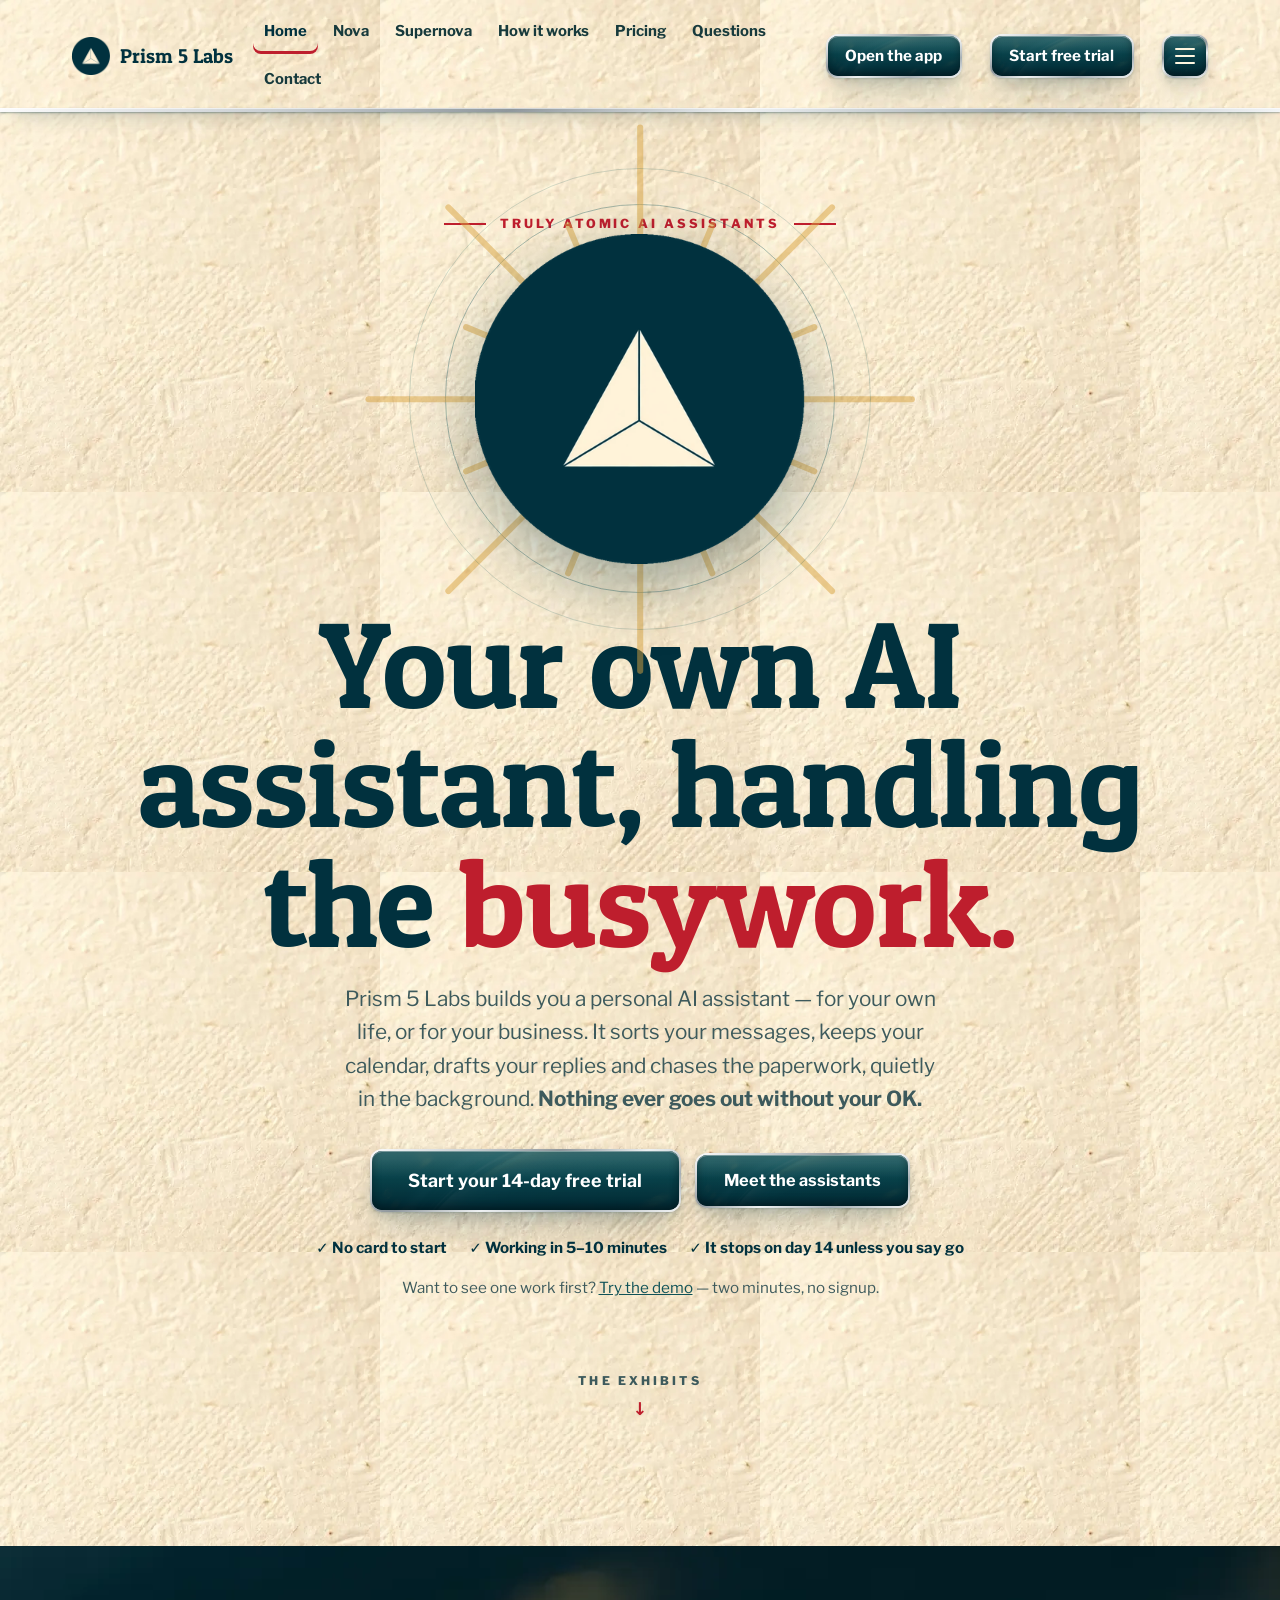
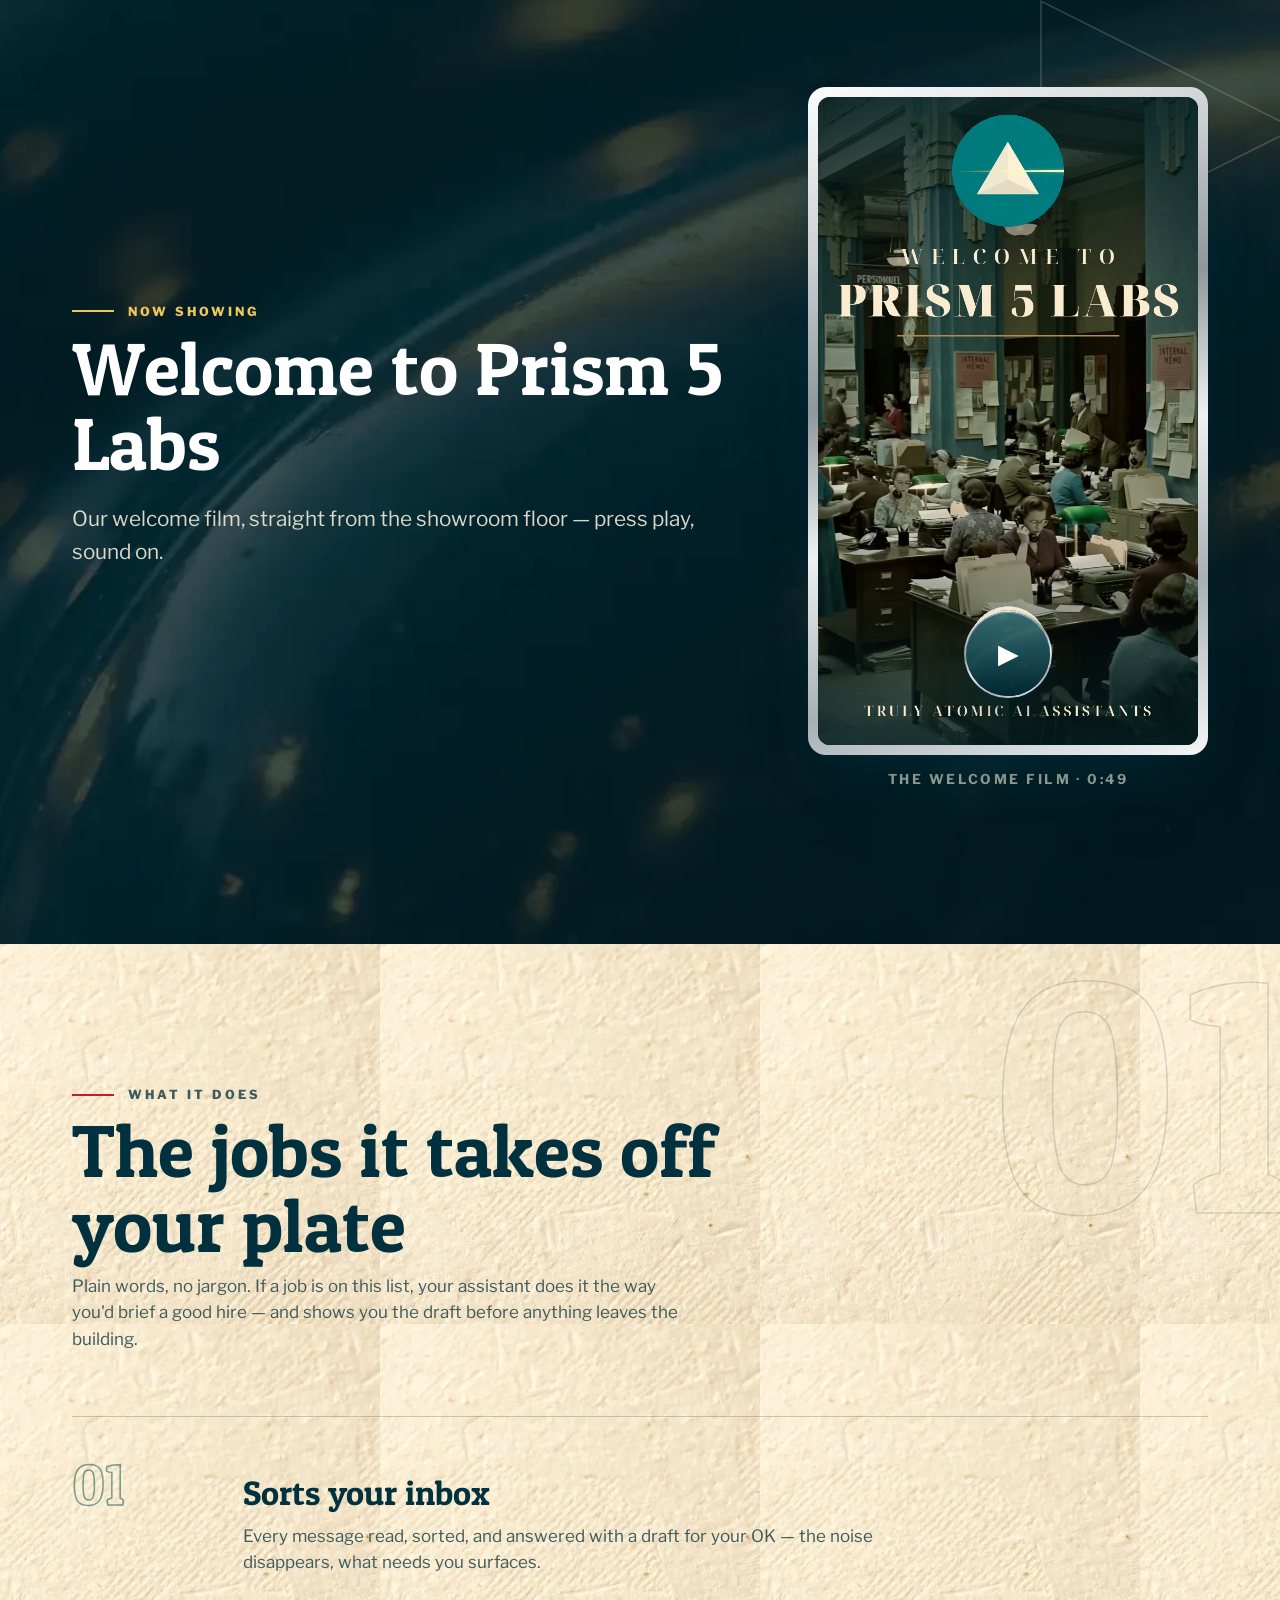
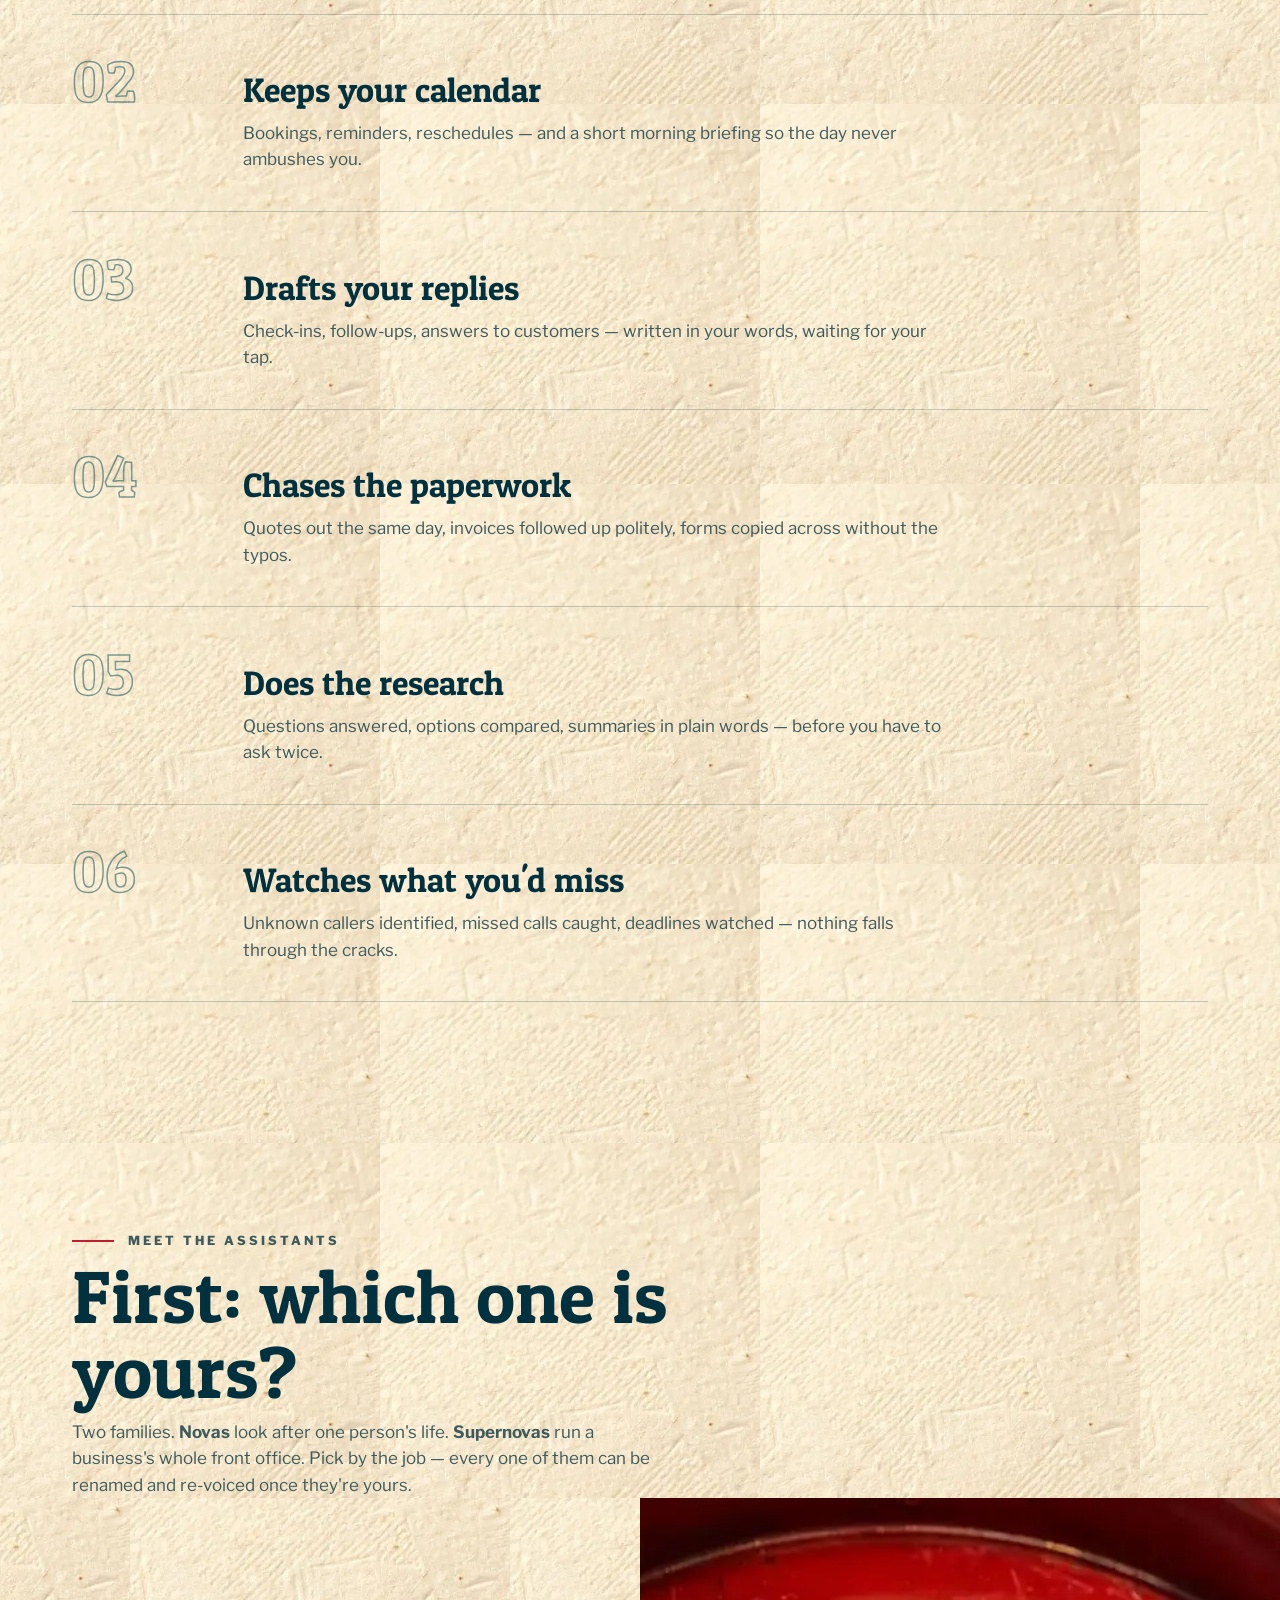
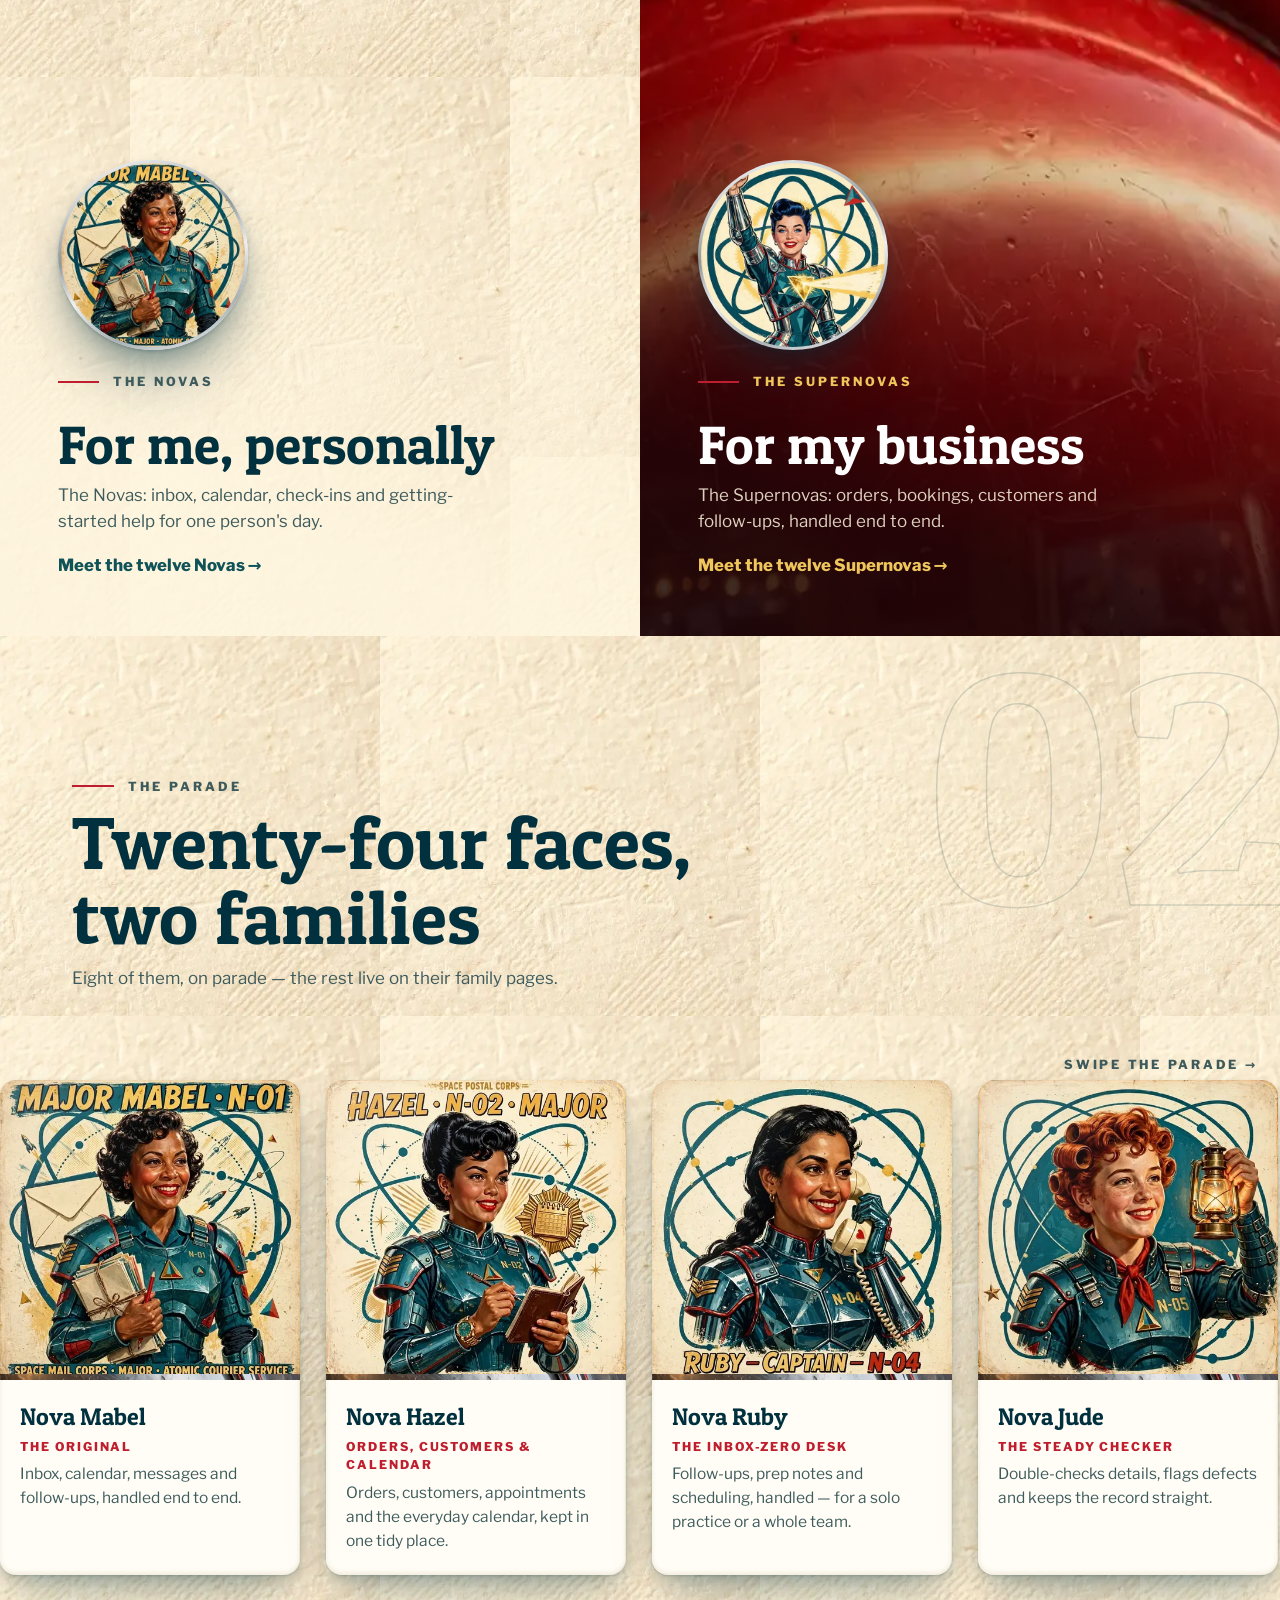
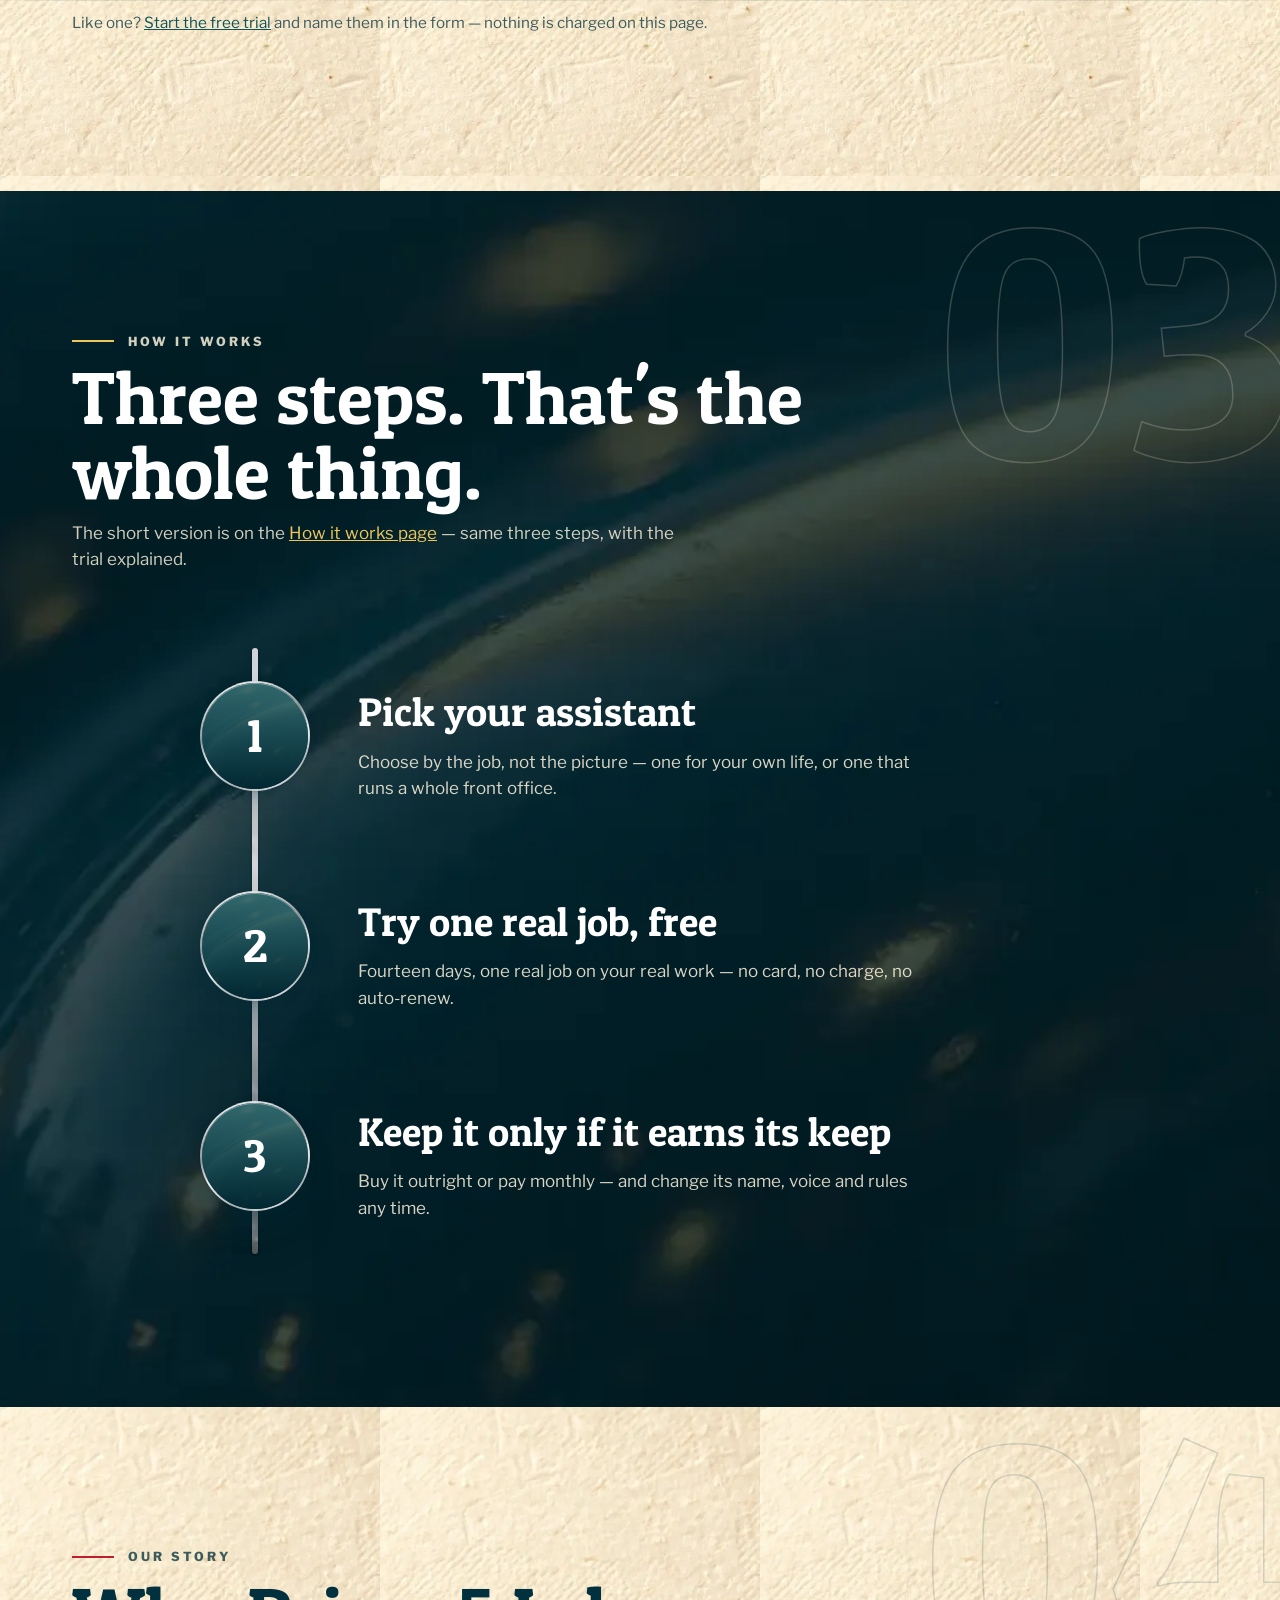
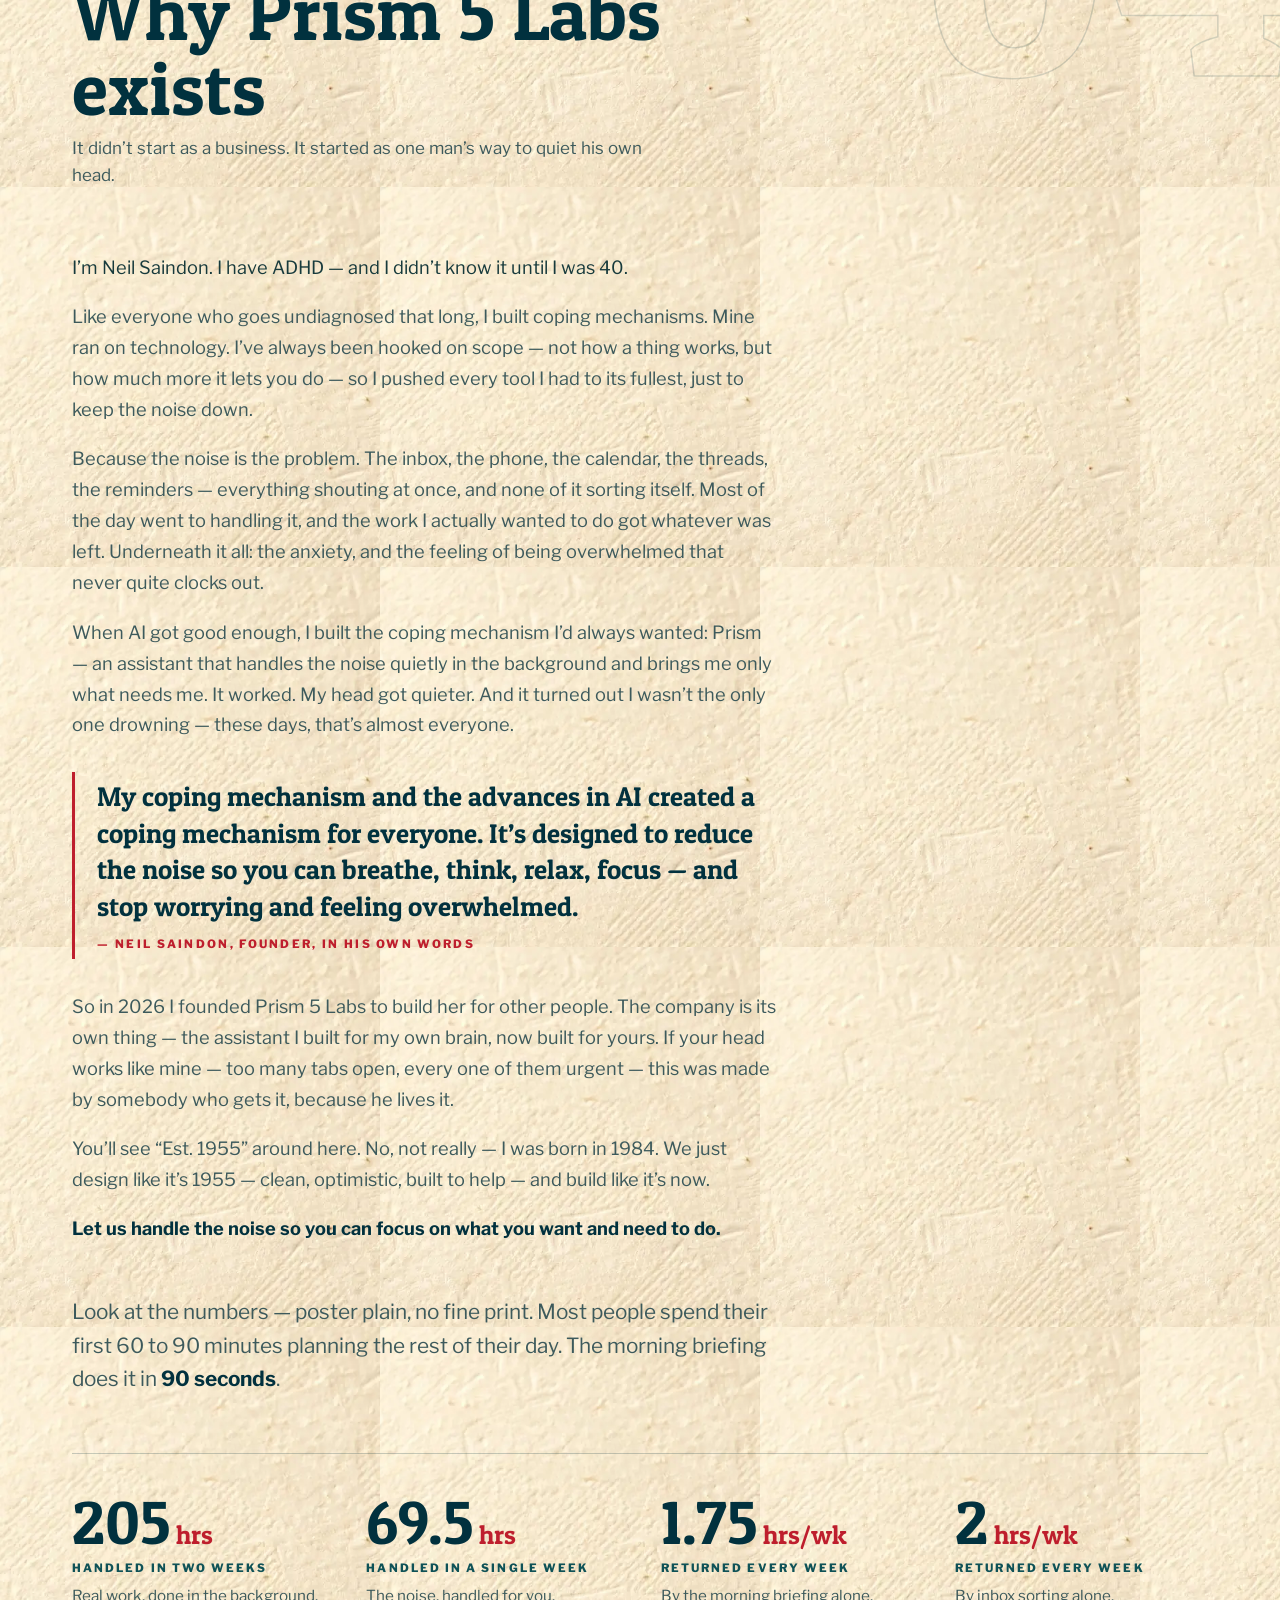
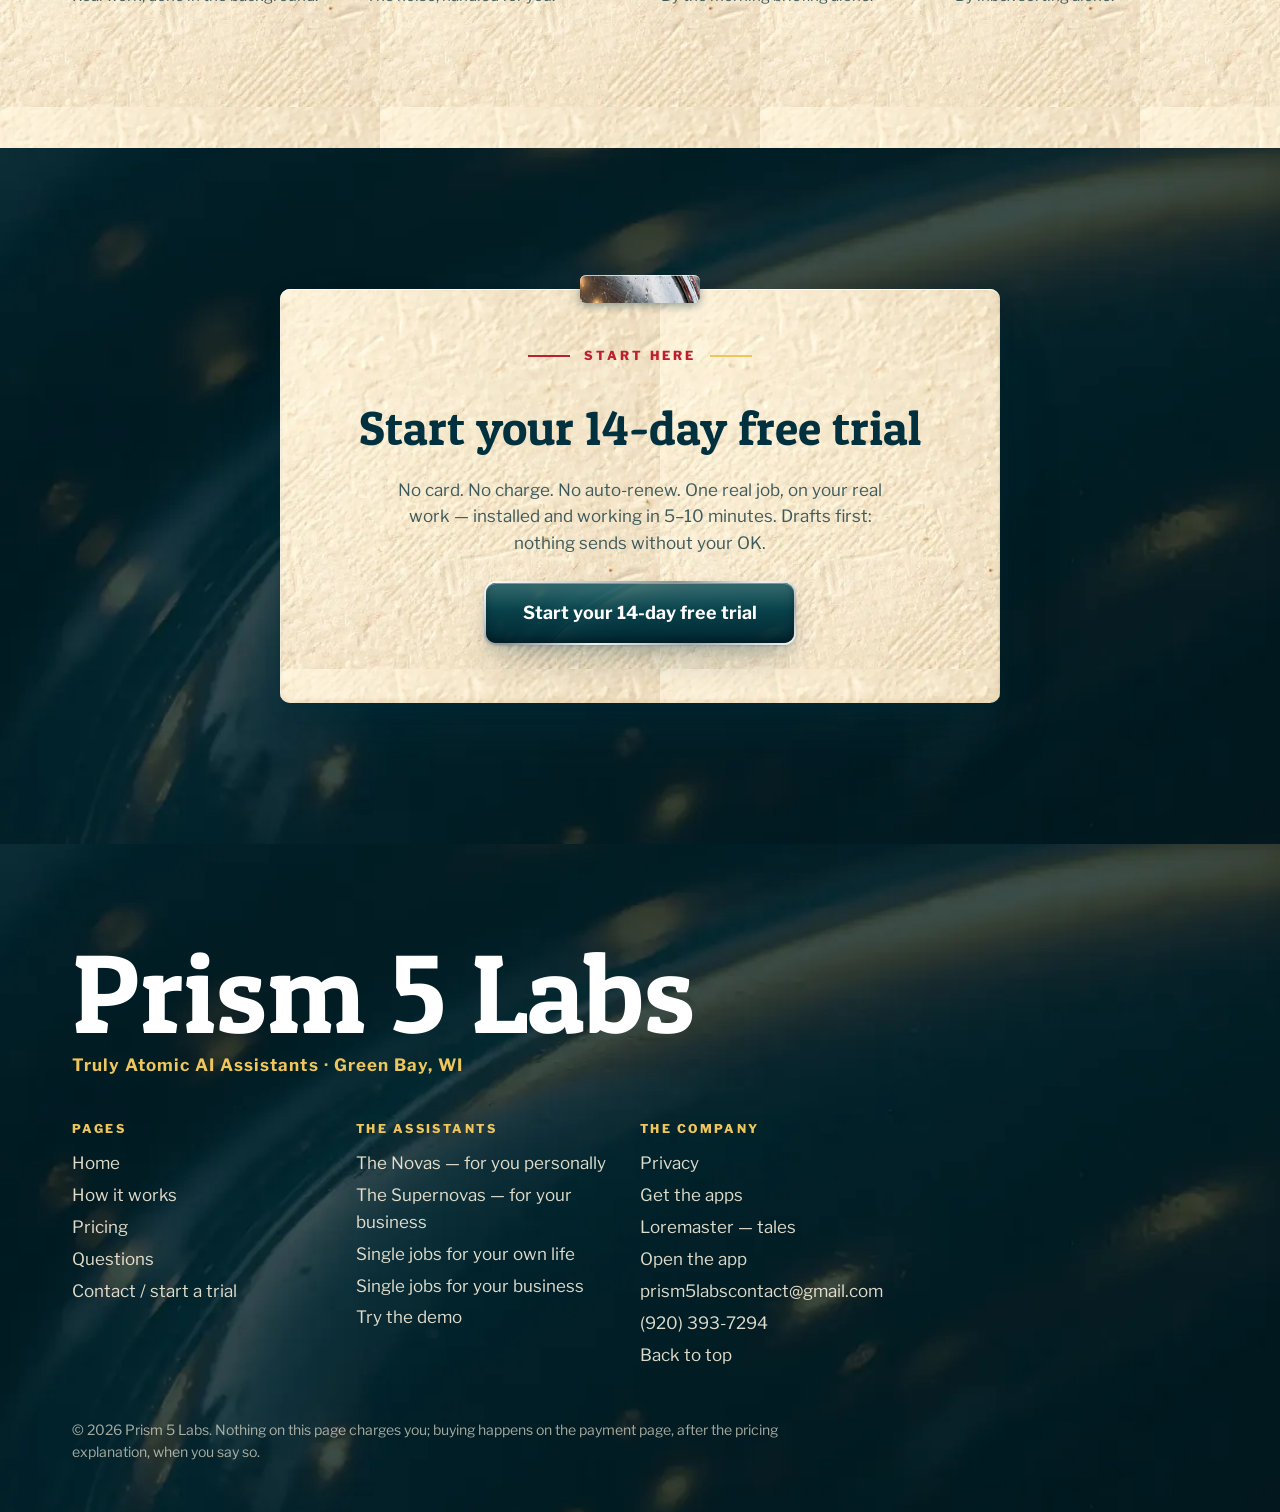
==== commit 5166c419: "Menu + restored substance: slide-out hamburger navigation on every page, Get the apps page (web apps" ====
--- a/index.html
+++ b/index.html
@@ -32,8 +32,51 @@
     <nav class="main" aria-label="Pages"><a href="index.html" aria-current="page">Home</a><a href="nova.html">Nova</a><a href="supernova.html">Supernova</a><a href="how.html">How it works</a><a href="pricing.html">Pricing</a><a href="faq.html">Questions</a><a href="contact.html">Contact</a></nav>
     <a class="btn small app-open" href="https://app.prism5labs.com">Open the app</a>
     <a class="btn small trial-open" href="contact.html">Start free trial</a>
+    <button class="burger drawer-open" type="button" aria-label="Open the menu" aria-expanded="false" aria-controls="siteDrawer"><span></span><span></span><span></span></button>
   </div>
 </header>
+<div class="scrim" id="siteScrim"></div>
+<aside class="drawer" id="siteDrawer" aria-label="Site menu" aria-hidden="true">
+  <div class="d-head">
+    <img src="assets/prism-mark-160.png" alt="">
+    <b>Menu</b>
+    <button class="drawer-close" type="button" aria-label="Close the menu">&times;</button>
+  </div>
+  <nav class="d-nav" aria-label="Pages">
+    <p class="d-group">Pages</p>
+    <a href="index.html" aria-current="page">Home</a>
+    <a href="nova.html">Nova</a>
+    <a href="supernova.html">Supernova</a>
+    <a href="how.html">How it works</a>
+    <a href="pricing.html">Pricing</a>
+    <a href="faq.html">Questions</a>
+    <a href="contact.html">Contact</a>
+    <a href="apps.html">Get the apps</a>
+    <a href="demo.html">Demo</a>
+    <a href="privacy.html">Privacy</a>
+  </nav>
+  <nav class="d-nav" aria-label="Apps">
+    <p class="d-group">The apps — in your browser</p>
+    <a href="https://app.prism5labs.com">Open the Prism app<span class="ext">web</span></a>
+    <a href="https://nova.prism5labs.com">Nova<span class="ext">web app</span></a>
+    <a href="https://supernova.prism5labs.com">Supernova<span class="ext">web app</span></a>
+    <p class="d-group">Android — direct install</p>
+    <a href="apks/nova.apk" download>Nova<span class="ext">.apk</span></a>
+    <a href="apks/supernova.apk" download>Supernova<span class="ext">.apk</span></a>
+    <a href="apks/prism.apk" download>Prism<span class="ext">.apk</span></a>
+    <a href="apps.html">Get the apps — every way in →</a>
+  </nav>
+  <nav class="d-nav d-side" aria-label="Loremaster">
+    <p class="d-group">Off to the side</p>
+    <a href="https://loremaster-app-live.onrender.com">Loremaster — tales<span class="ext">web</span></a>
+    <a href="apks/loremaster.apk" download>Loremaster for Android<span class="ext">.apk</span></a>
+  </nav>
+  <div class="d-foot">
+    <a class="btn" href="contact.html">Start your 14-day free trial</a>
+    <p class="note">No card. No charge. No auto-renew.</p>
+  </div>
+</aside>
+
 
 <section class="cover on-cream">
   <div class="wrap">
@@ -143,6 +186,34 @@
   </div>
 </section>
 
+<section class="chapter on-cream">
+  <span class="ghost num" aria-hidden="true">04</span>
+  <div class="wrap">
+    <div class="exhibit-head reveal">
+      <p class="kicker">Our story</p>
+      <h2 class="d2">Why Prism 5 Labs exists</h2>
+      <p>It didn’t start as a business. It started as one man’s way to quiet his own head.</p>
+    </div>
+    <div class="story-col reveal">
+      <p class="lede">I’m Neil Saindon. I have ADHD — and I didn’t know it until I was 40.</p>
+      <p>Like everyone who goes undiagnosed that long, I built coping mechanisms. Mine ran on technology. I’ve always been hooked on scope — not how a thing works, but how much more it lets you do — so I pushed every tool I had to its fullest, just to keep the noise down.</p>
+      <p>Because the noise is the problem. The inbox, the phone, the calendar, the threads, the reminders — everything shouting at once, and none of it sorting itself. Most of the day went to handling it, and the work I actually wanted to do got whatever was left. Underneath it all: the anxiety, and the feeling of being overwhelmed that never quite clocks out.</p>
+      <p>When AI got good enough, I built the coping mechanism I’d always wanted: Prism — an assistant that handles the noise quietly in the background and brings me only what needs me. It worked. My head got quieter. And it turned out I wasn’t the only one drowning — these days, that’s almost everyone.</p>
+      <blockquote>My coping mechanism and the advances in AI created a coping mechanism for everyone. It’s designed to reduce the noise so you can breathe, think, relax, focus — and stop worrying and feeling overwhelmed.<cite>— Neil Saindon, founder, in his own words</cite></blockquote>
+      <p>So in 2026 I founded Prism 5 Labs to build her for other people. The company is its own thing — the assistant I built for my own brain, now built for yours. If your head works like mine — too many tabs open, every one of them urgent — this was made by somebody who gets it, because he lives it.</p>
+      <p>You’ll see “Est. 1955” around here. No, not really — I was born in 1984. We just design like it’s 1955 — clean, optimistic, built to help — and build like it’s now.</p>
+      <p><strong style="color:var(--teal-deep)">Let us handle the noise so you can focus on what you want and need to do.</strong></p>
+    </div>
+    <p class="lede reveal" style="max-width:44rem;margin-top:clamp(2.2rem,5vw,3.2rem)">Look at the numbers — poster plain, no fine print. Most people spend their first 60 to 90 minutes planning the rest of their day. The morning briefing does it in <strong style="color:var(--teal-deep)">90 seconds</strong>.</p>
+    <div class="proof reveal">
+      <div><span class="p-num">205<em> hrs</em></span><span class="p-label">Handled in two weeks</span><p>Real work, done in the background.</p></div>
+      <div><span class="p-num">69.5<em> hrs</em></span><span class="p-label">Handled in a single week</span><p>The noise, handled for you.</p></div>
+      <div><span class="p-num">1.75<em> hrs/wk</em></span><span class="p-label">Returned every week</span><p>By the morning briefing alone.</p></div>
+      <div><span class="p-num">2<em> hrs/wk</em></span><span class="p-label">Returned every week</span><p>By inbox sorting alone.</p></div>
+    </div>
+  </div>
+</section>
+
 <section class="chapter on-teal on-dark">
   <div class="wrap">
     <div class="contract reveal">
@@ -182,6 +253,8 @@
         <h4>The company</h4>
         <ul>
           <li><a href="/privacy">Privacy</a></li>
+          <li><a href="apps.html">Get the apps</a></li>
+          <li><a href="https://loremaster-app-live.onrender.com">Loremaster — tales</a></li>
           <li><a href="https://app.prism5labs.com">Open the app</a></li>
           <li><a href="mailto:prism5labscontact@gmail.com">prism5labscontact@gmail.com</a></li>
           <li><a href="tel:+19203937294">(920) 393-7294</a></li>
@@ -193,7 +266,7 @@
   </div>
 </footer>
 
-<div class="mobile-cta"><a class="btn" href="contact.html">Start your 14-day free trial</a></div>
+<div class="mobile-cta"><a class="btn" href="https://app.prism5labs.com">Open the app</a><button class="btn drawer-open" type="button" aria-expanded="false" aria-controls="siteDrawer">Menu</button></div>
 <script src="assets/site.js"></script>
 
 </body>
--- a/assets/site.css
+++ b/assets/site.css
@@ -332,7 +332,7 @@
 .toggle{display:inline-flex;gap:6px;padding:6px;border-radius:999px;margin-bottom:8px;
   background:rgba(1,49,62,.08);box-shadow:inset 0 2px 6px rgba(1,49,62,.25), inset 0 -1px 0 rgba(255,255,255,.7)}
 .toggle button,.toggle a button{min-height:48px;padding:.55rem 1.4rem;border-radius:999px;border:2px solid transparent;
-  font-family:"Libre Franklin",sans-serif;font-weight:700;font-size:.98rem;cursor:pointer;
+  font-family:"Libre Franklin",sans-serif;font-weight:700;font-size:.98rem;cursor:pointer;white-space:nowrap;
   color:var(--ink);background:transparent}
 .toggle [aria-pressed="true"]{color:#fff;background-color:var(--teal-deep);
   background:
@@ -432,6 +432,11 @@
 form.panel h3{font-size:1.6rem}
 .confirm{display:none;margin-top:14px;padding:.8rem 1rem;border-radius:8px;
   background:rgba(15,82,87,.1);font-weight:700;color:var(--teal-deep)}
+.panel-card{background-color:var(--paper);background-image:var(--tex-cream);background-size:380px;
+  border-radius:12px;box-shadow:var(--bevel), var(--lift-hi);
+  padding:clamp(1.8rem,4.5vw,3rem);max-width:720px;margin:0 auto;position:relative;color:var(--ink)}
+.panel-card h3{font-size:1.6rem;margin:0 0 .5rem}
+.panel-card p{color:var(--ink-soft)}
 
 /* ---------- footer ---------- */
 footer{background:var(--plate-enamel-dark) center/cover, var(--teal-deep);color:var(--cream);
@@ -452,12 +457,149 @@
 /* ---------- sticky thumb bar (phone) ---------- */
 .mobile-cta{display:none}
 @media (max-width:760px){
-  .mobile-cta{display:block;position:fixed;left:0;right:0;bottom:0;z-index:55;
+  .mobile-cta{display:flex;gap:10px;position:fixed;left:0;right:0;bottom:0;z-index:55;
     padding:10px 14px calc(10px + env(safe-area-inset-bottom));
     background-color:var(--cream);background-image:var(--tex-cream);background-size:380px;
     box-shadow:0 -8px 22px -10px rgba(1,49,62,.45)}
   .mobile-cta::before{content:"";position:absolute;top:0;left:0;right:0;height:4px;
     background:var(--chrome-rim)}
-  .mobile-cta .btn{width:100%}
+  .mobile-cta .btn{flex:1}
   body{padding-bottom:76px}
 }
+
+/* ============================================================
+   The slide-out menu — the constant navigation (Nov 27 pass)
+   A hamburger in every header; a cream drawer slides in from
+   the right over a fading scrim. Slow fades, per canon.
+   ============================================================ */
+.burger{flex:none;width:46px;height:44px;margin-left:8px;border-radius:12px;cursor:pointer;
+  border:2px solid transparent;background-color:var(--teal-deep);
+  background:
+    linear-gradient(180deg, rgba(255,255,255,.16), rgba(255,255,255,0) 46%, rgba(0,0,0,.18)) padding-box,
+    linear-gradient(180deg, rgba(15,82,87,.93), rgba(1,49,62,.96)) padding-box,
+    var(--plate-enamel) center 42%/cover padding-box,
+    var(--chrome-rim) border-box;
+  box-shadow:var(--lift), inset 0 1px 0 rgba(255,255,255,.35), inset 0 -3px 8px rgba(0,0,0,.35);
+  display:inline-flex;flex-direction:column;align-items:center;justify-content:center;gap:5px}
+.burger span{display:block;width:20px;height:2px;border-radius:1px;background:var(--cream)}
+.burger:active{transform:translateY(1px)}
+@media (max-width:640px){ .burger{margin-left:0} }
+/* Phones: brand + app button + burger cannot share a 360px bar without
+   spilling — the app button steps out of the header on phones only. It is
+   still constant on phones: it sits in the thumb bar beside Menu, and in
+   the drawer itself. The header keeps the brand and the menu button. */
+@media (max-width:640px){ header .app-open{display:none} }
+body.menu-locked{overflow:hidden}
+.scrim{position:fixed;inset:0;z-index:80;background:rgba(1,49,62,.52);
+  opacity:0;visibility:hidden;transition:opacity .5s ease, visibility 0s linear .5s}
+.scrim.open{opacity:1;visibility:visible;transition:opacity .5s ease}
+.drawer{position:fixed;top:0;right:0;bottom:0;z-index:90;width:min(352px,88vw);
+  background-color:var(--cream);background-image:var(--tex-cream);background-size:380px;
+  box-shadow:-18px 0 44px -18px rgba(1,49,62,.55);
+  transform:translateX(104%);visibility:hidden;
+  transition:transform .55s ease, visibility 0s linear .55s;
+  overflow-y:auto;overscroll-behavior:contain}
+.drawer.open{transform:none;visibility:visible;transition:transform .55s ease}
+.drawer::before{content:"";position:absolute;top:0;bottom:0;left:0;width:4px;background:var(--chrome-rim)}
+.drawer .d-head{display:flex;align-items:center;gap:10px;padding:16px 20px 14px;border-bottom:var(--hair)}
+.drawer .d-head img{width:34px;height:34px}
+.drawer .d-head b{font-family:"Patua One",serif;font-weight:400;font-size:1.25rem;color:var(--teal-deep)}
+.drawer-close{margin-left:auto;width:44px;height:44px;border-radius:50%;cursor:pointer;flex:none;
+  border:var(--hair);background:rgba(255,255,255,.55);color:var(--teal-deep);
+  font-size:1.45rem;line-height:1;display:flex;align-items:center;justify-content:center}
+.drawer-close:hover{border-color:var(--red);color:var(--red)}
+.d-nav{padding:14px 12px 4px}
+.d-group{font-size:.72rem;font-weight:800;letter-spacing:.22em;text-transform:uppercase;
+  color:var(--red);margin:10px 10px 6px}
+.d-nav a{display:flex;align-items:center;min-height:48px;padding:.45rem 10px;border-radius:8px;
+  color:var(--ink);text-decoration:none;font-weight:700;font-size:1.02rem}
+.d-nav a:hover{background:rgba(15,82,87,.08);color:var(--teal-deep)}
+.d-nav a[aria-current="page"]{color:var(--teal-deep);box-shadow:inset 3px 0 0 var(--red)}
+.d-nav a .ext{margin-left:auto;font-size:.8rem;color:var(--ink-soft);font-weight:600}
+.d-nav.d-side{border-top:var(--hair);margin-top:14px;padding-top:16px}
+.drawer .d-foot{padding:18px 20px 30px;border-top:var(--hair);margin-top:14px}
+.drawer .d-foot .btn{width:100%}
+.drawer .d-foot .note{margin-top:10px;text-align:center}
+@media (prefers-reduced-motion: reduce){
+  .drawer,.scrim{transition:none}
+}
+
+/* ---------- ghost button (cream face, chrome rim) ---------- */
+.btn.ghost{color:var(--teal-deep);
+  background:
+    linear-gradient(180deg, rgba(255,255,255,.85), rgba(255,239,204,.92)) padding-box,
+    var(--chrome-rim) border-box;
+  box-shadow:var(--lift), inset 0 1px 0 rgba(255,255,255,.95), inset 0 -3px 8px rgba(146,116,44,.18)}
+.btn.ghost:hover{box-shadow:var(--lift-hi), inset 0 1px 0 rgba(255,255,255,.95)}
+
+/* ============================================================
+   Our story — the founder's words + the numbers (restored)
+   ============================================================ */
+.story-col{max-width:44rem;position:relative;z-index:1}
+.story-col p{color:var(--ink-soft);font-size:clamp(1.02rem,2vw,1.14rem);line-height:1.7}
+.story-col p.lede{color:var(--ink)}
+.story-col blockquote{margin:2rem 0;padding:.4rem 0 .4rem 1.4rem;border-left:3px solid var(--red);
+  font-family:"Patua One",serif;font-size:clamp(1.3rem,3vw,1.7rem);line-height:1.35;color:var(--teal-deep)}
+.story-col blockquote cite{display:block;margin-top:.7rem;font-family:"Libre Franklin",sans-serif;
+  font-style:normal;font-size:.72rem;font-weight:800;letter-spacing:.2em;text-transform:uppercase;color:var(--red)}
+.proof{display:grid;grid-template-columns:repeat(4,1fr);gap:clamp(1.2rem,3.5vw,2.6rem);
+  border-top:var(--hair);margin-top:clamp(2.4rem,5vw,3.6rem);padding-top:clamp(1.6rem,4vw,2.4rem);
+  position:relative;z-index:1}
+.proof .p-num{font-family:"Patua One",serif;font-size:clamp(2.3rem,5.5vw,3.8rem);line-height:1;color:var(--teal-deep)}
+.proof .p-num em{font-style:normal;font-size:.42em;color:var(--red)}
+.proof .p-label{display:block;margin-top:.45rem;font-size:.72rem;font-weight:800;
+  letter-spacing:.18em;text-transform:uppercase;color:var(--teal)}
+.proof p{margin:.35rem 0 0;color:var(--ink-soft);font-size:.95rem}
+@media (max-width:760px){ .proof{grid-template-columns:1fr 1fr} }
+
+/* ============================================================
+   Build your own + Prism Pass (inside the pricing gate)
+   ============================================================ */
+.build-panel{border:var(--hair);border-radius:12px;background:rgba(255,255,255,.55);
+  padding:clamp(1.2rem,3.5vw,2rem);margin-top:1.2rem}
+.build-panel h4{font-family:"Patua One",serif;font-weight:400;font-size:1.35rem;color:var(--teal-deep);margin:0 0 .4rem}
+.build-step{margin-top:1.3rem}
+.build-step>label,.build-step .build-label{display:block;font-size:.76rem;font-weight:800;
+  letter-spacing:.18em;text-transform:uppercase;color:var(--teal-deep);margin-bottom:.45rem}
+.build-panel select{width:100%;max-width:30rem;min-height:52px;padding:.7rem .9rem;font:inherit;
+  font-size:1.02rem;color:var(--ink);background:rgba(255,255,255,.75);
+  border:1px solid rgba(1,49,62,.25);border-radius:8px;
+  box-shadow:inset 0 2px 6px rgba(1,49,62,.16), inset 0 -1px 0 rgba(255,255,255,.8)}
+.jobs-toggle{min-height:52px;padding:.7rem 1.1rem;font:inherit;font-weight:700;font-size:1rem;
+  color:var(--teal-deep);background:rgba(255,255,255,.75);border:1px solid rgba(1,49,62,.3);
+  border-radius:8px;cursor:pointer}
+.jobs-panel{margin-top:.6rem;border:var(--hair);border-radius:8px;padding:.4rem 1rem;background:rgba(255,255,255,.45)}
+.job-check{display:flex;align-items:baseline;gap:.7rem;padding:.6rem 0;border-bottom:var(--hair);cursor:pointer}
+.job-check:last-child{border-bottom:none}
+.job-check input{width:19px;height:19px;flex:none;position:relative;top:3px;accent-color:var(--teal)}
+.job-check .job-name{font-weight:700}
+.job-check .job-price{margin-left:auto;font-size:.9rem;color:var(--ink-soft);white-space:nowrap}
+.build-total{font-family:"Patua One",serif;font-size:clamp(1.15rem,2.6vw,1.45rem);color:var(--teal-deep);margin:1.2rem 0 .8rem}
+.build-actions{display:flex;gap:14px;align-items:center;flex-wrap:wrap}
+.referral-rows{border-top:var(--hair);margin-top:1rem}
+.referral-row{display:flex;justify-content:space-between;gap:1rem;align-items:baseline;
+  padding:.85rem 0;border-bottom:var(--hair)}
+.referral-row strong{font-family:"Patua One",serif;font-weight:400;color:var(--teal-deep);
+  font-size:1.12rem;white-space:nowrap}
+
+/* ---------- forms: textarea + select join the panel inputs ---------- */
+form.panel select,form.panel textarea{width:100%;min-height:52px;
+  padding:.7rem .9rem;font:inherit;font-size:1.02rem;color:var(--ink);
+  background:rgba(255,255,255,.65);border:1px solid rgba(1,49,62,.25);border-radius:8px;
+  box-shadow:inset 0 2px 6px rgba(1,49,62,.16), inset 0 -1px 0 rgba(255,255,255,.8)}
+form.panel textarea{min-height:110px;resize:vertical}
+form.panel select:focus,form.panel textarea:focus{outline:3px solid rgba(42,127,134,.5);outline-offset:1px}
+form.panel .radio-row{display:flex;gap:8px;flex-wrap:wrap;margin-top:.2rem}
+form.panel .radio-row label{display:inline-flex;align-items:center;gap:.45rem;margin:0;
+  font-size:.92rem;letter-spacing:.02em;text-transform:none;font-weight:600;
+  border:1px solid rgba(1,49,62,.25);border-radius:999px;padding:.5rem .95rem;cursor:pointer;
+  background:rgba(255,255,255,.55)}
+form.panel .radio-row input{accent-color:var(--teal)}
+
+/* ---------- Get the apps ---------- */
+.app-actions{display:flex;gap:12px;flex-wrap:wrap;margin-top:1.1rem}
+.spread .portrait.mark-art{display:flex;align-items:center;justify-content:center;
+  background-color:var(--cream-2);aspect-ratio:1}
+.spread .portrait.mark-art img{width:62%;aspect-ratio:1;object-fit:contain}
+.spread .portrait.mark-art::after{display:none}
+
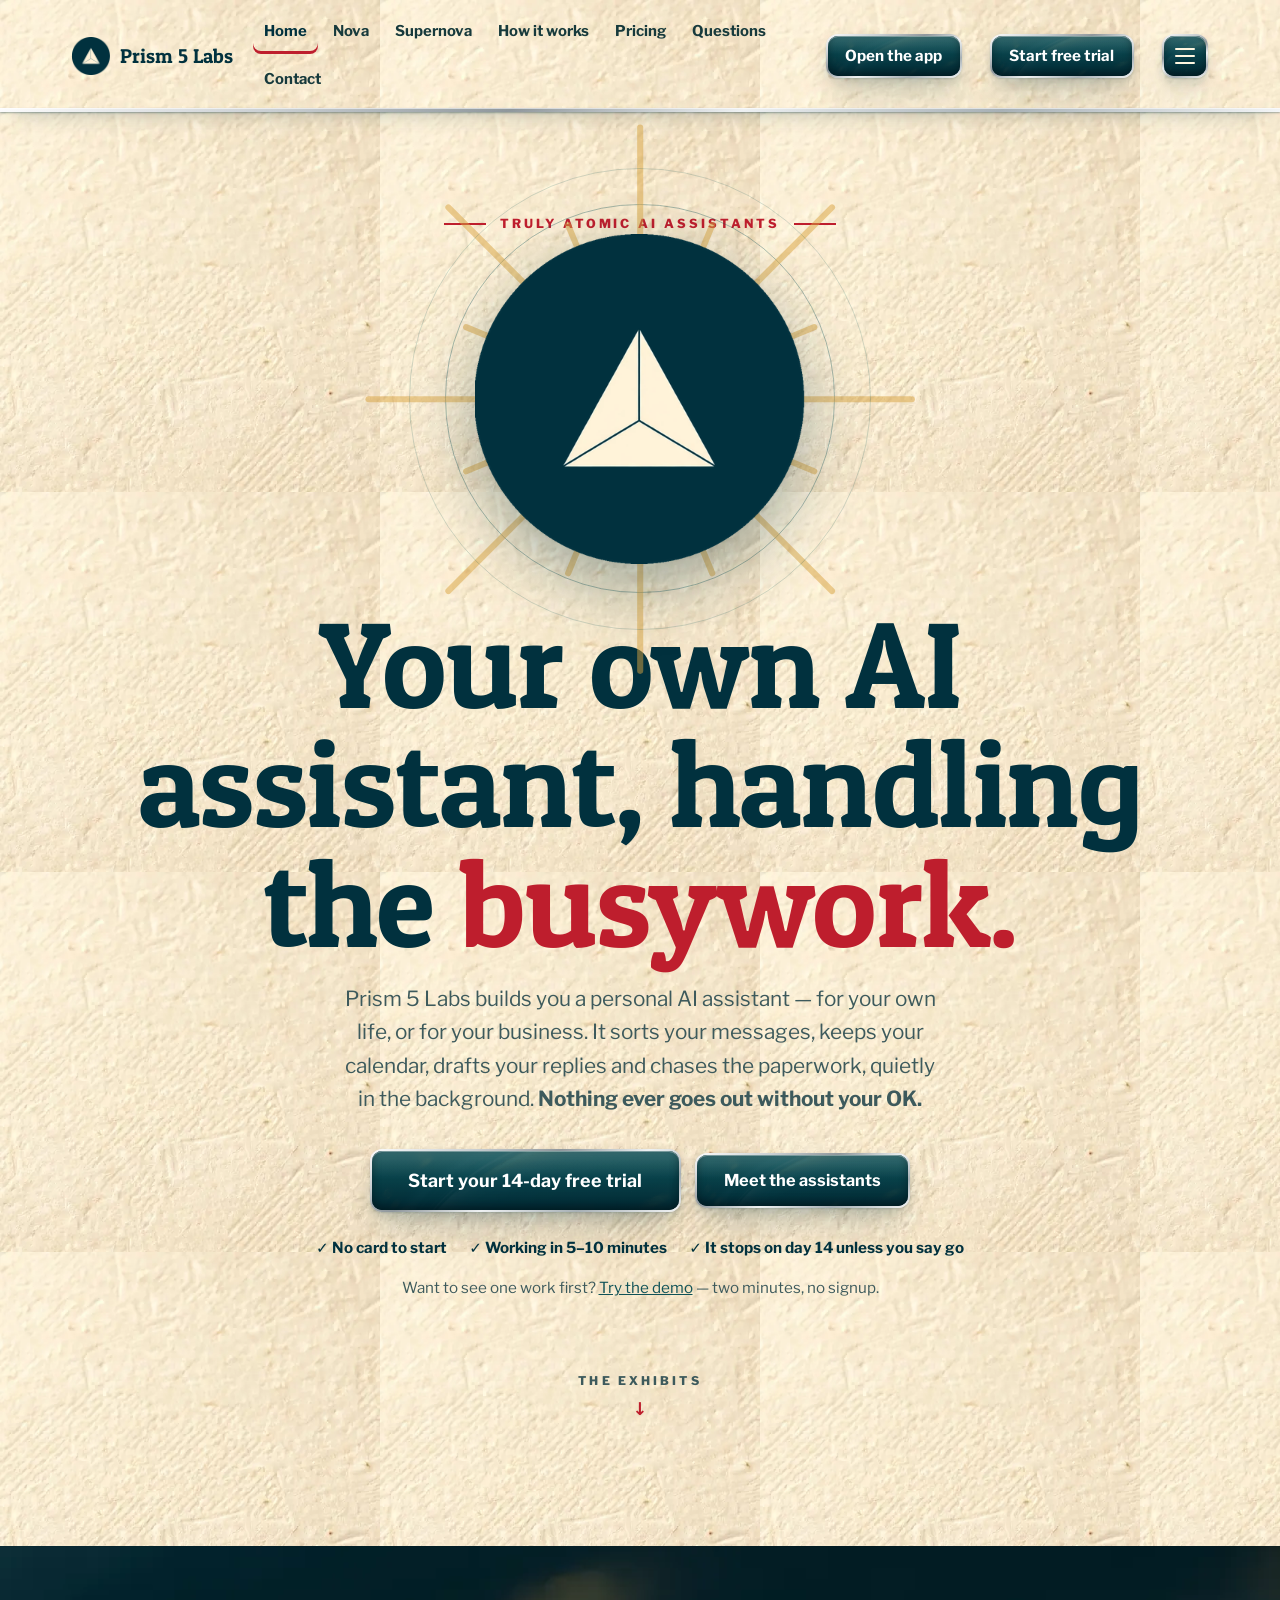
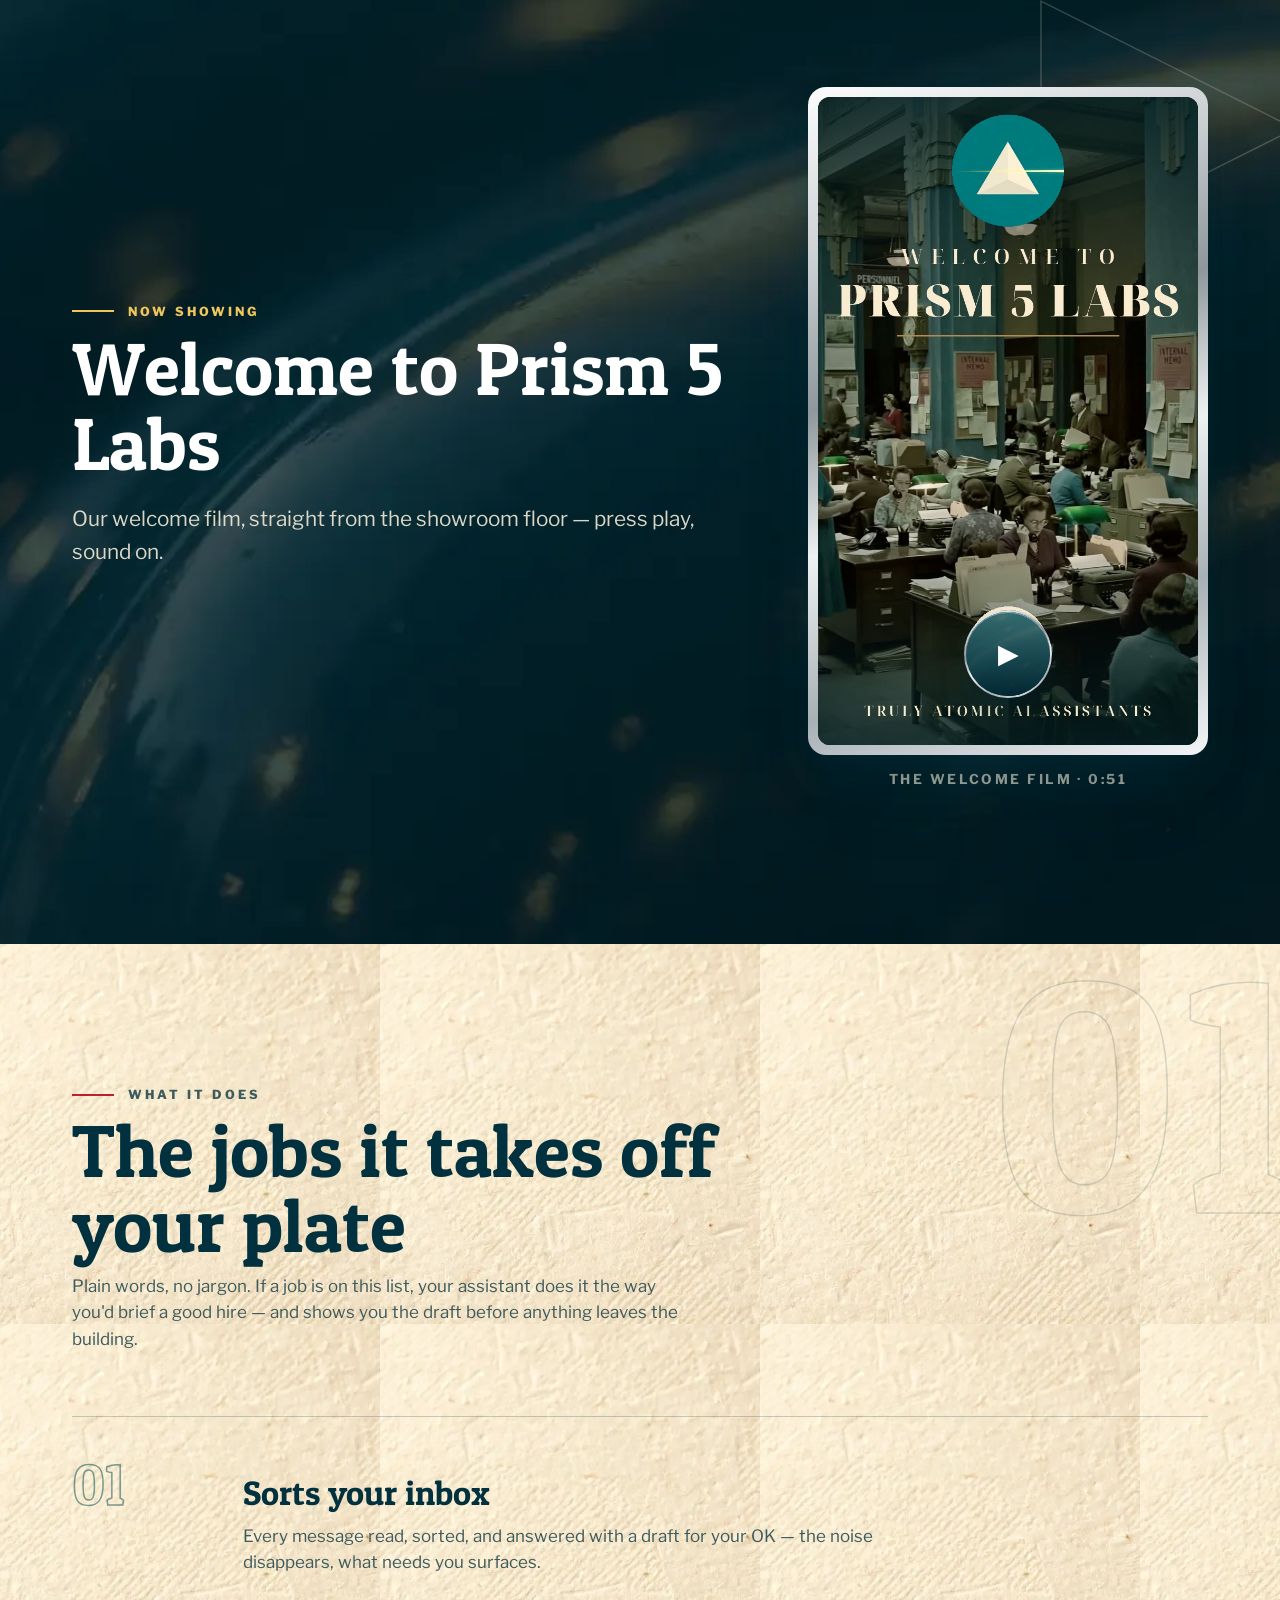
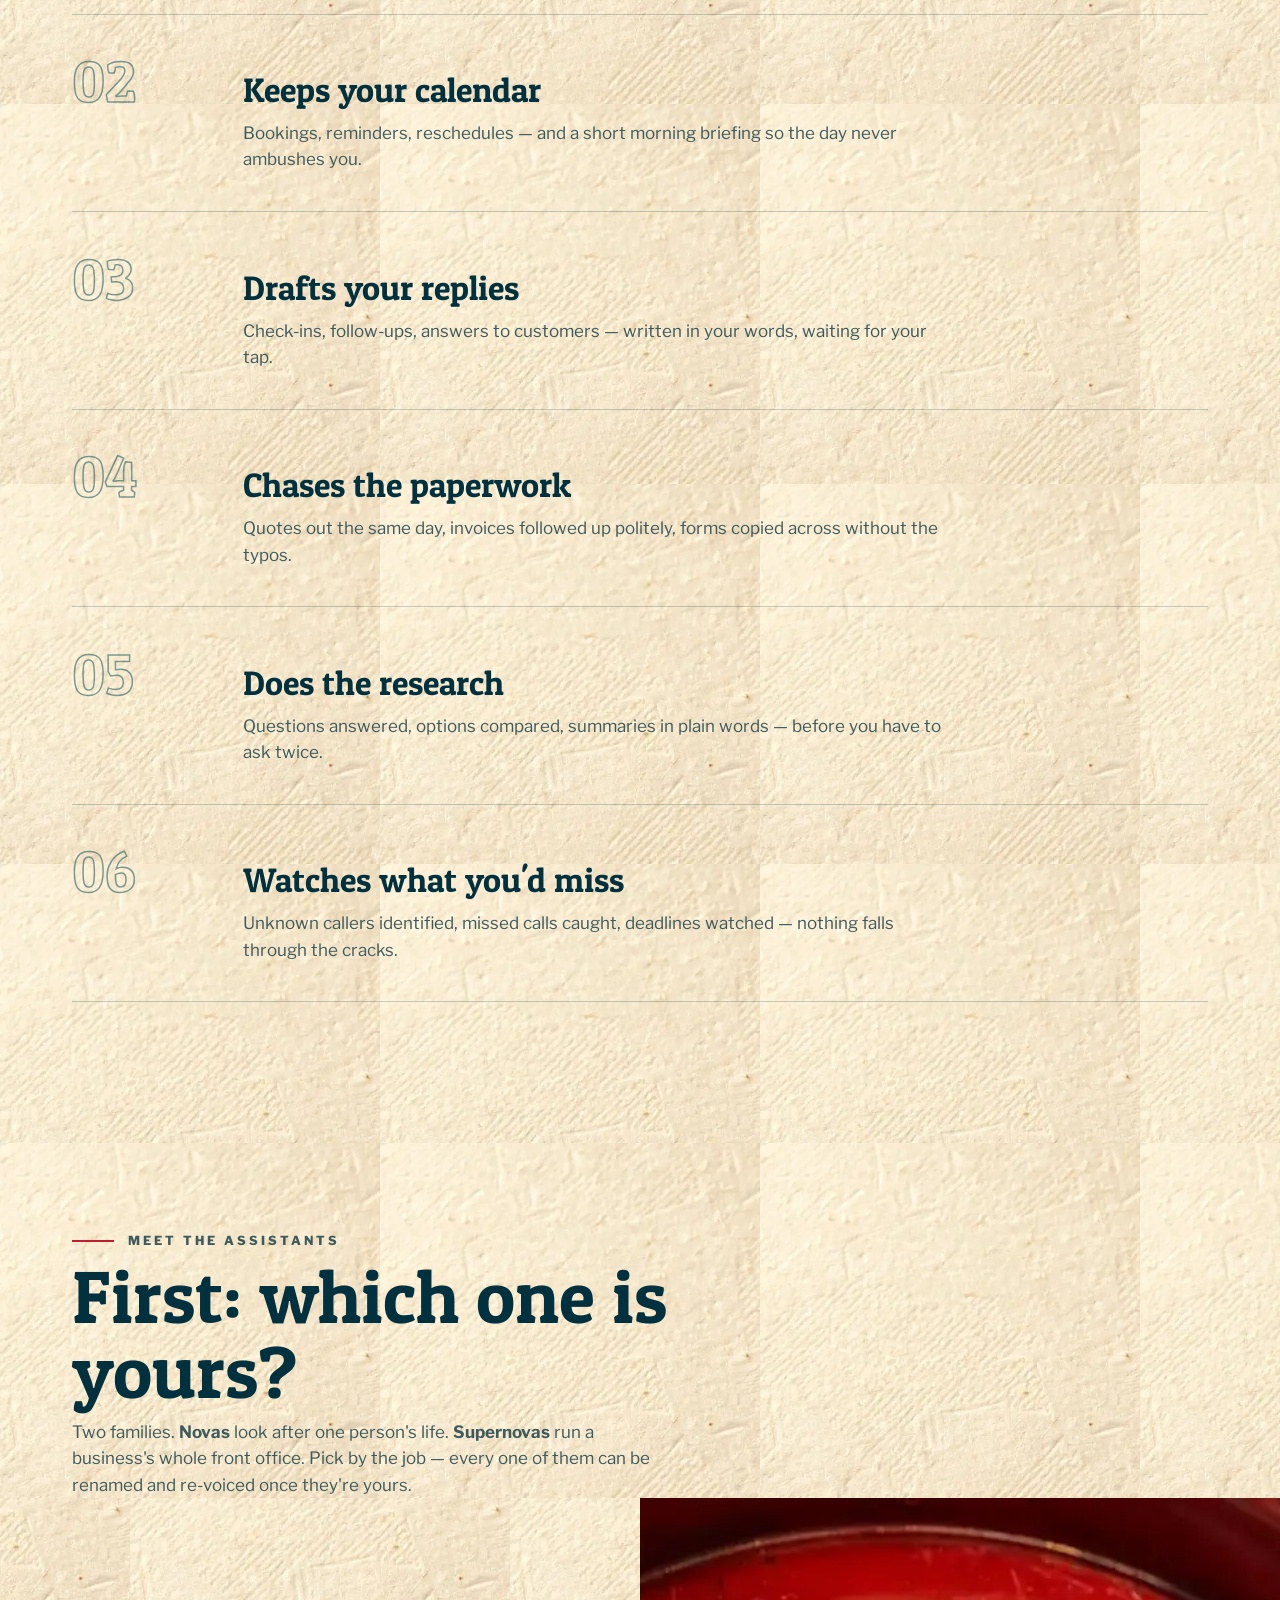
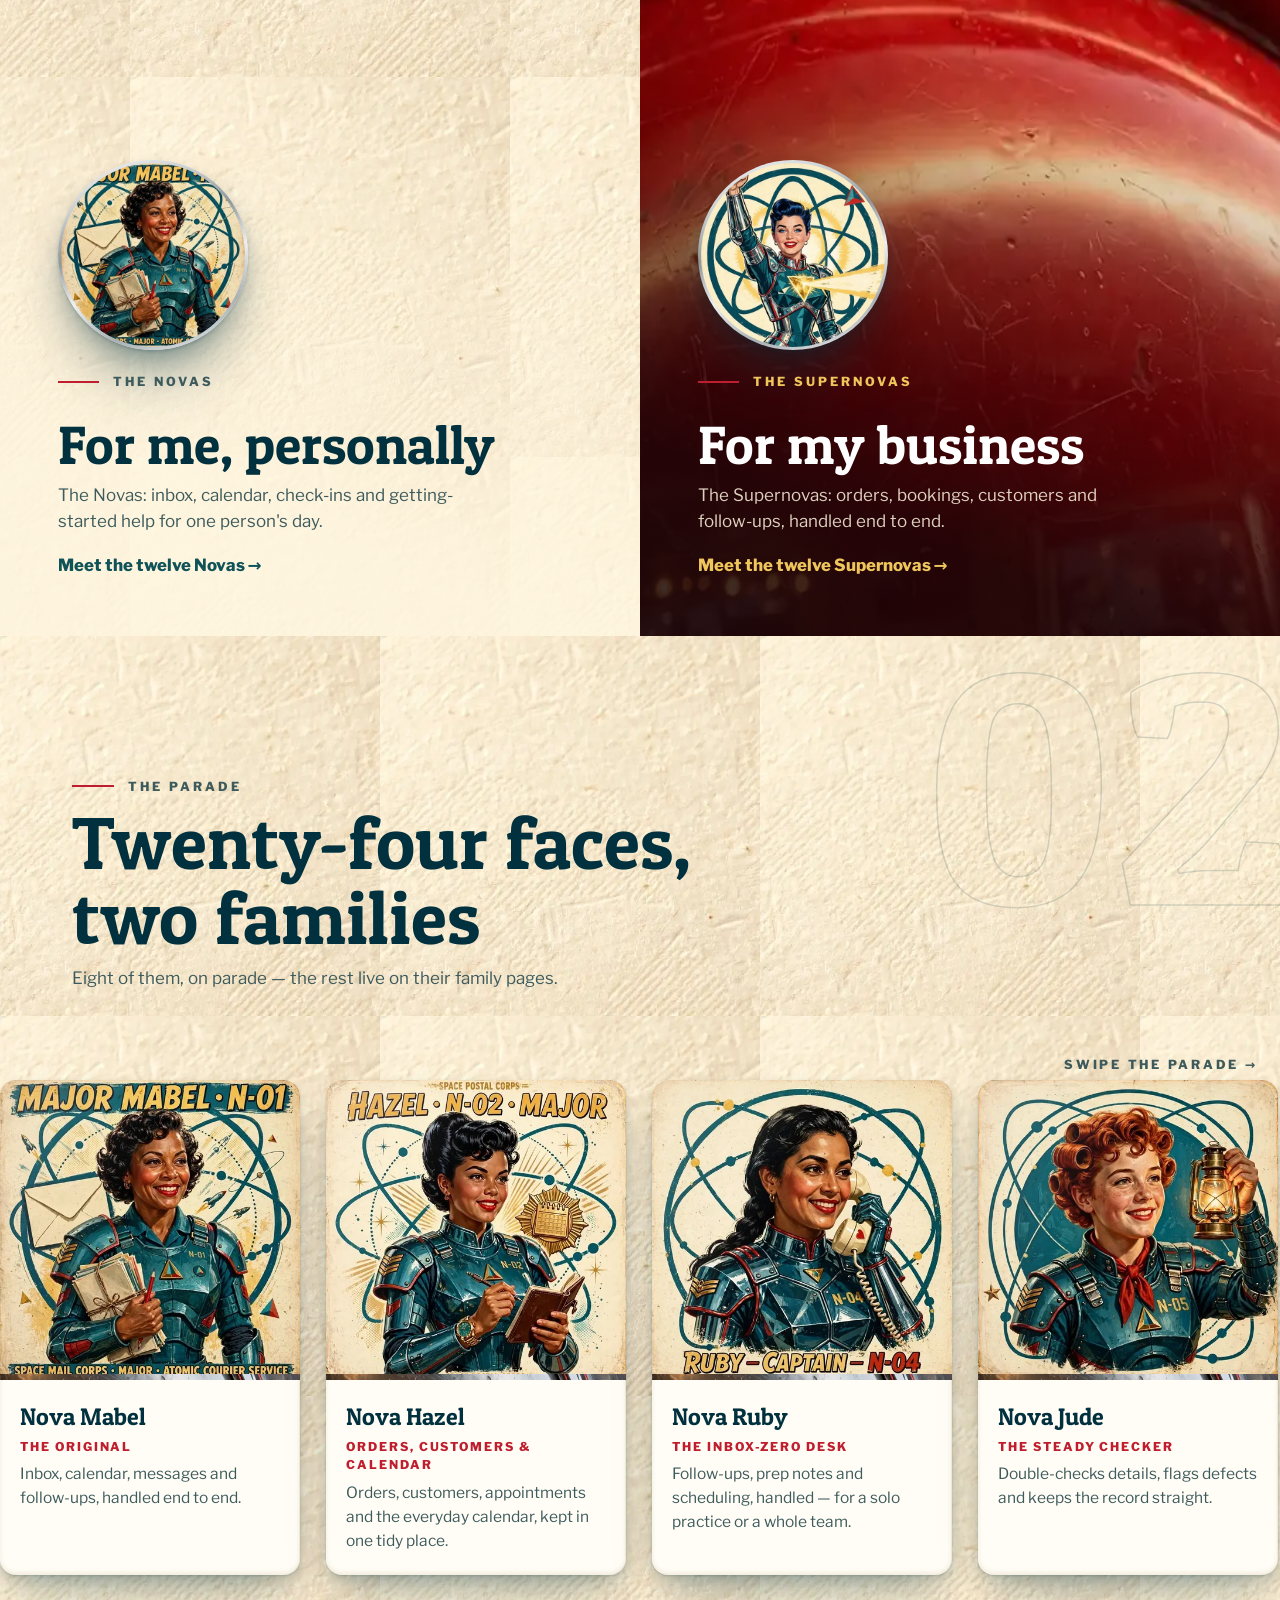
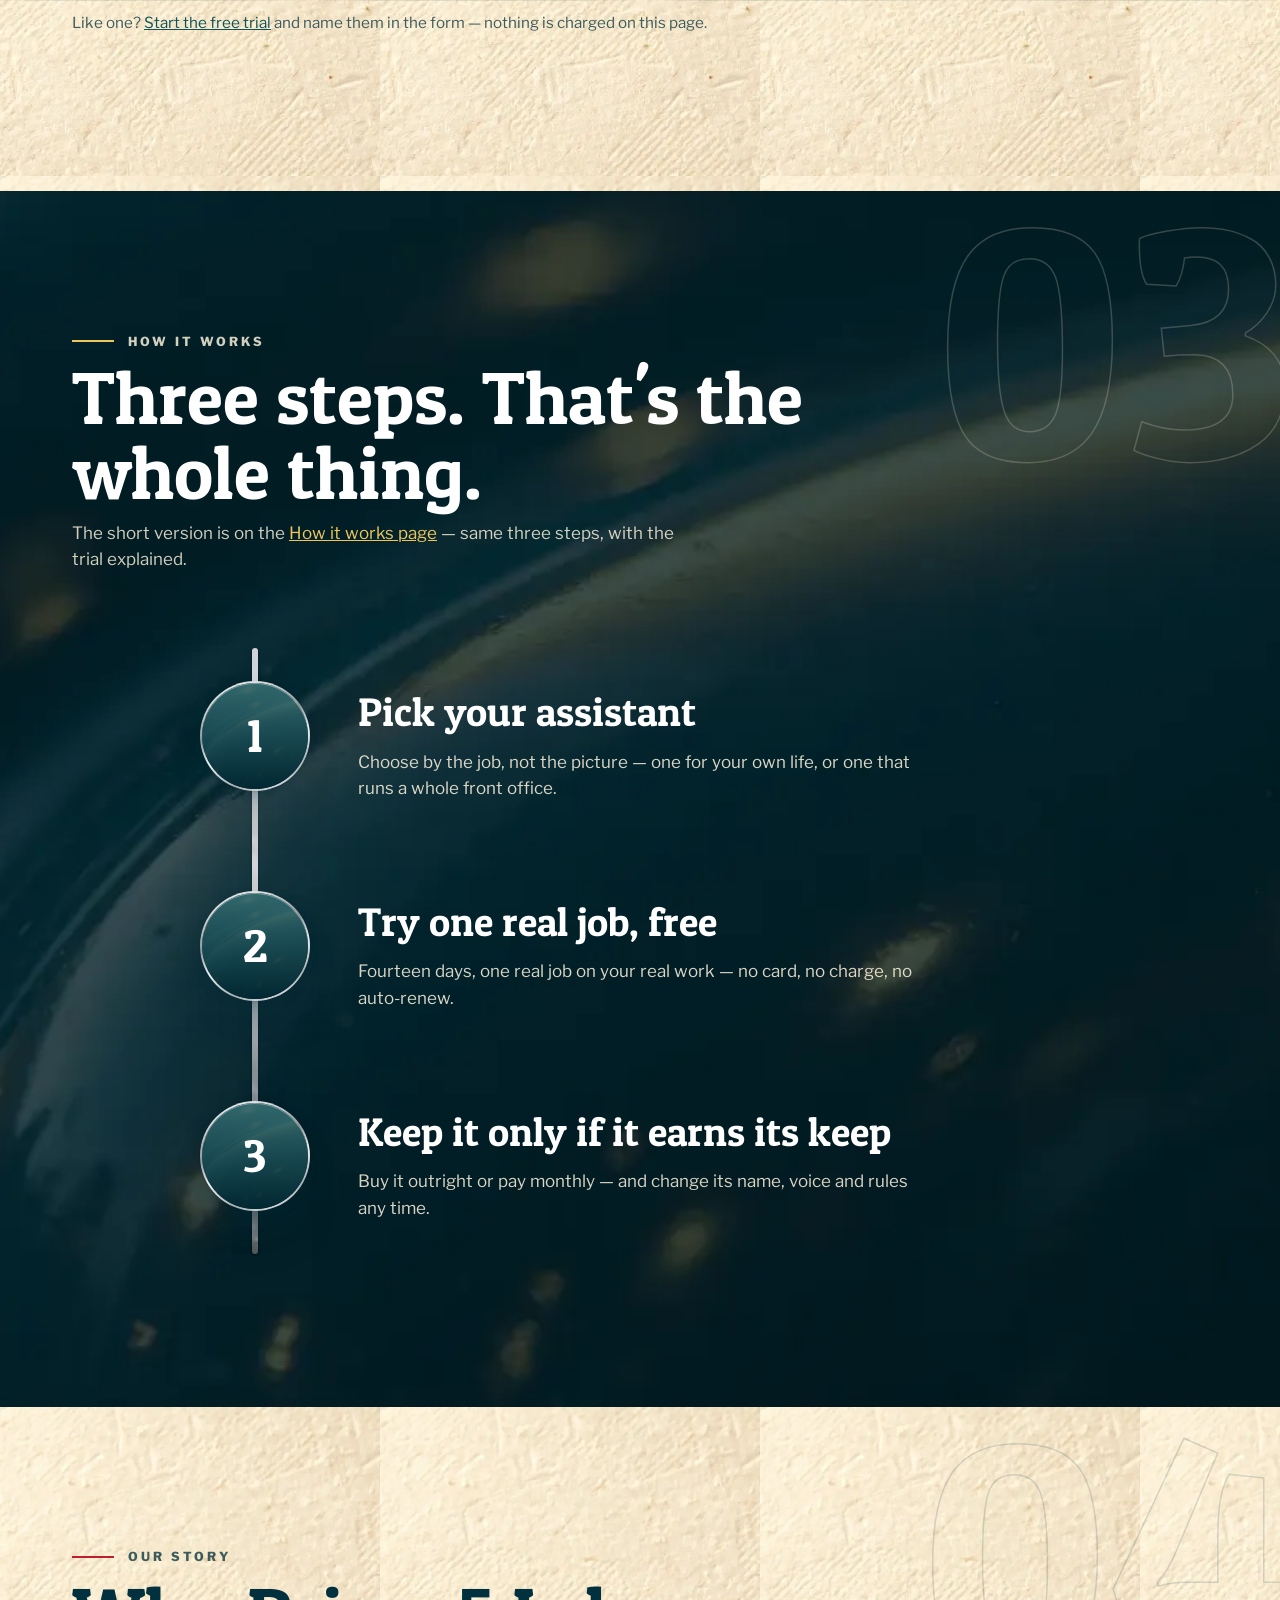
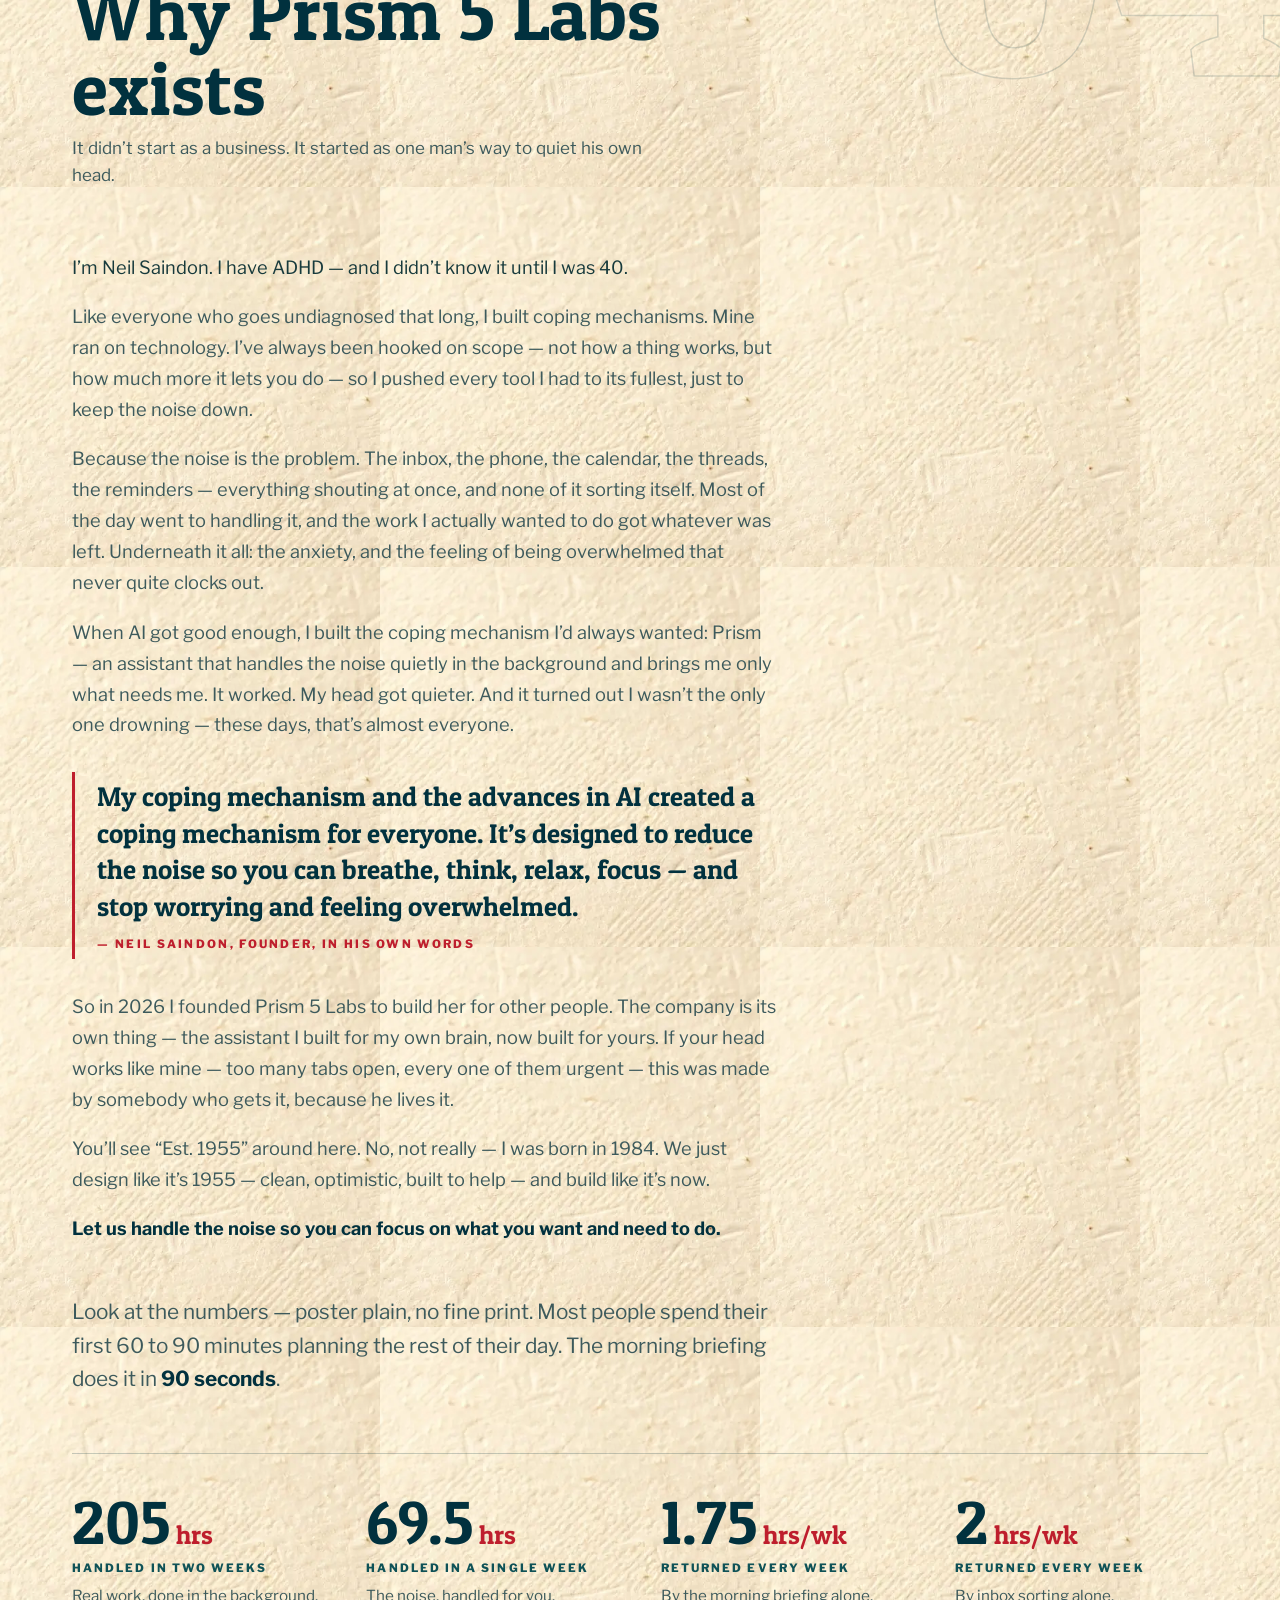
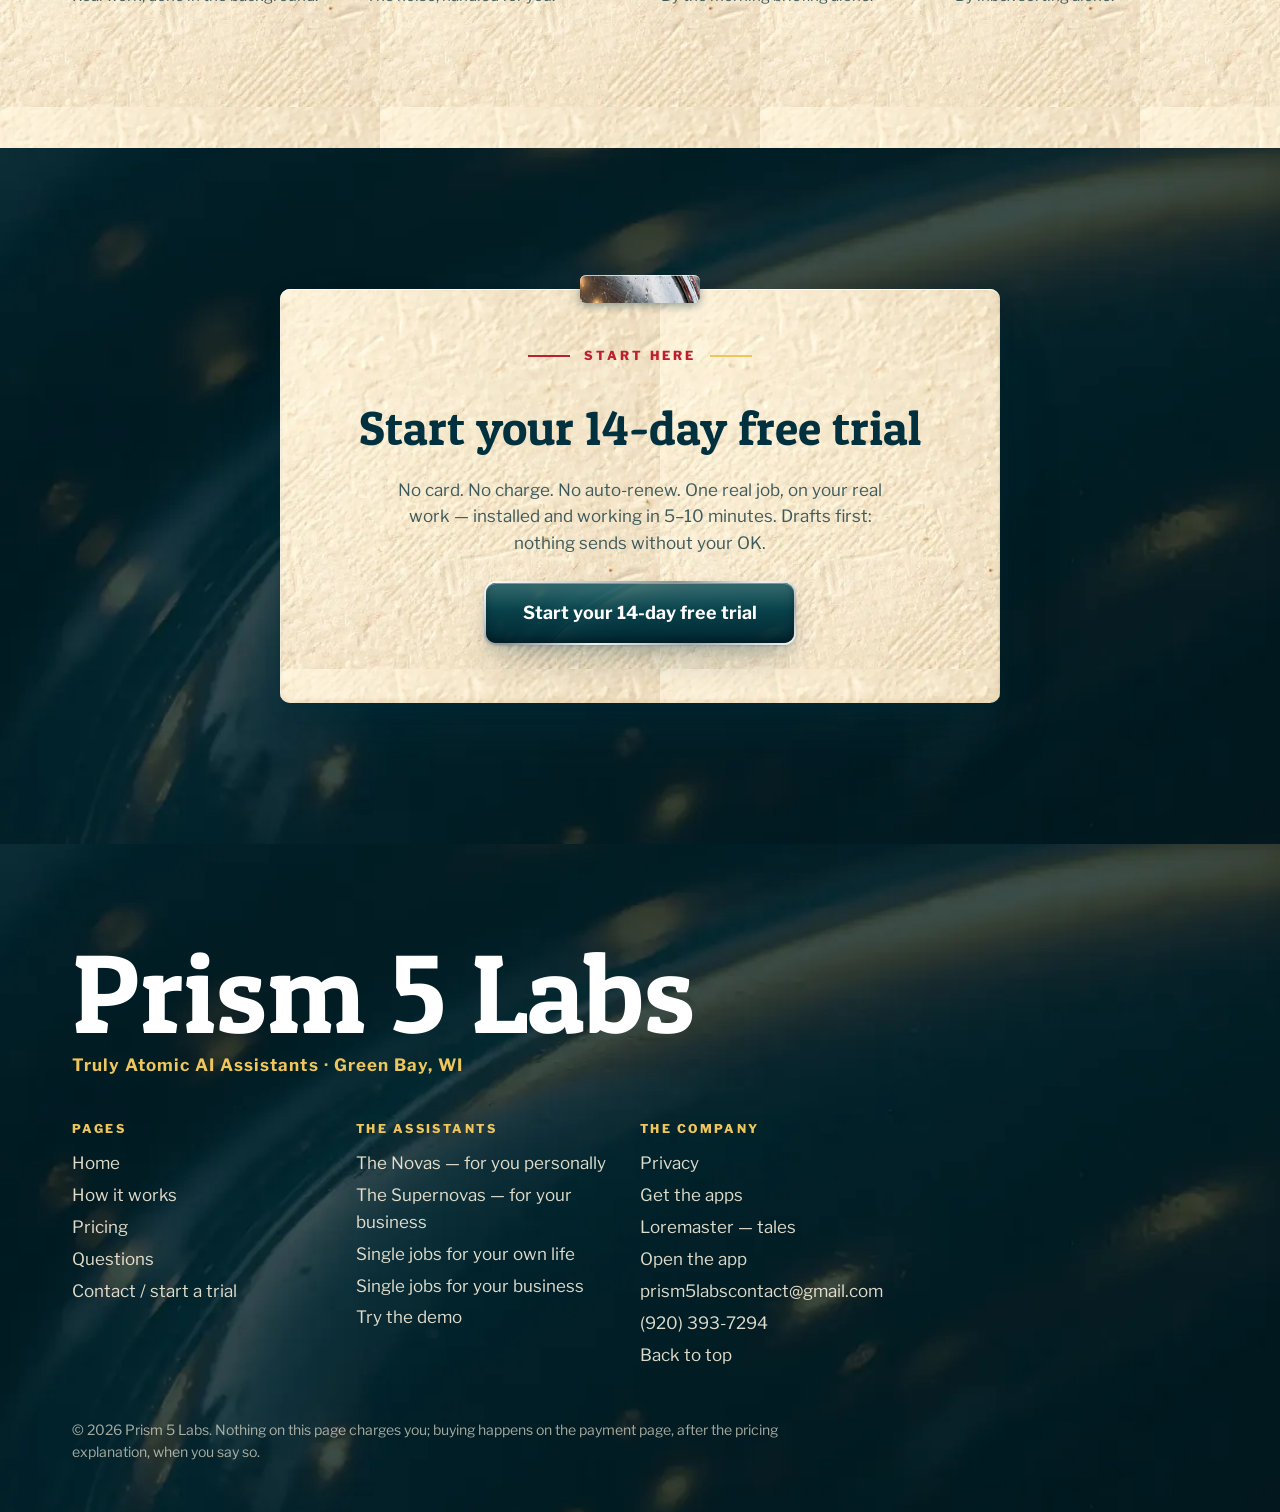
==== commit 3dcaf5d2: "Welcome film v3: voice D ('Urgent Herald', avocado_v2:qvd_04581) — Neil picked it Nov 27 Full announ" ====
--- a/index.html
+++ b/index.html
@@ -109,7 +109,7 @@
           <button class="play-disc" id="filmPlay" aria-label="Play the welcome film">▶</button>
         </div>
       </div>
-      <p class="film-cap">The welcome film · 0:49</p>
+      <p class="film-cap">The welcome film · 0:51</p>
     </div>
   </div>
 </section>
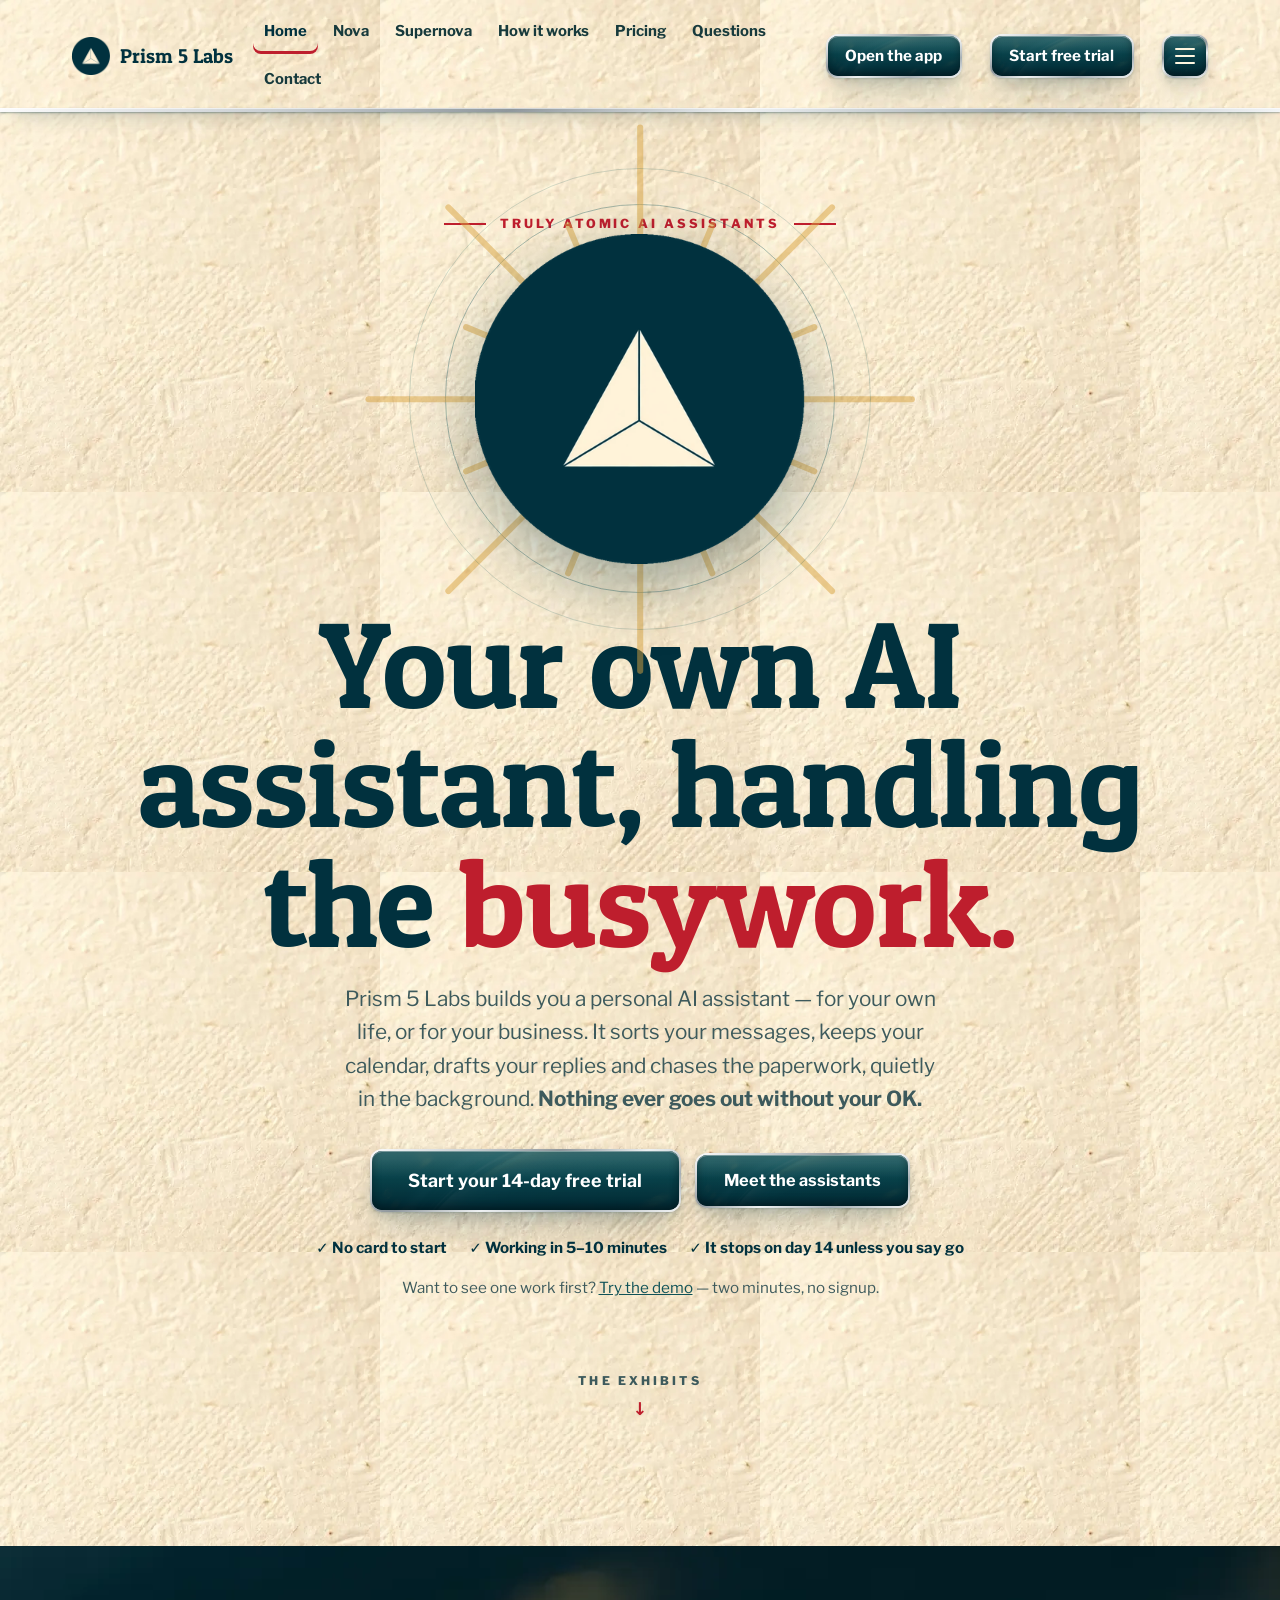
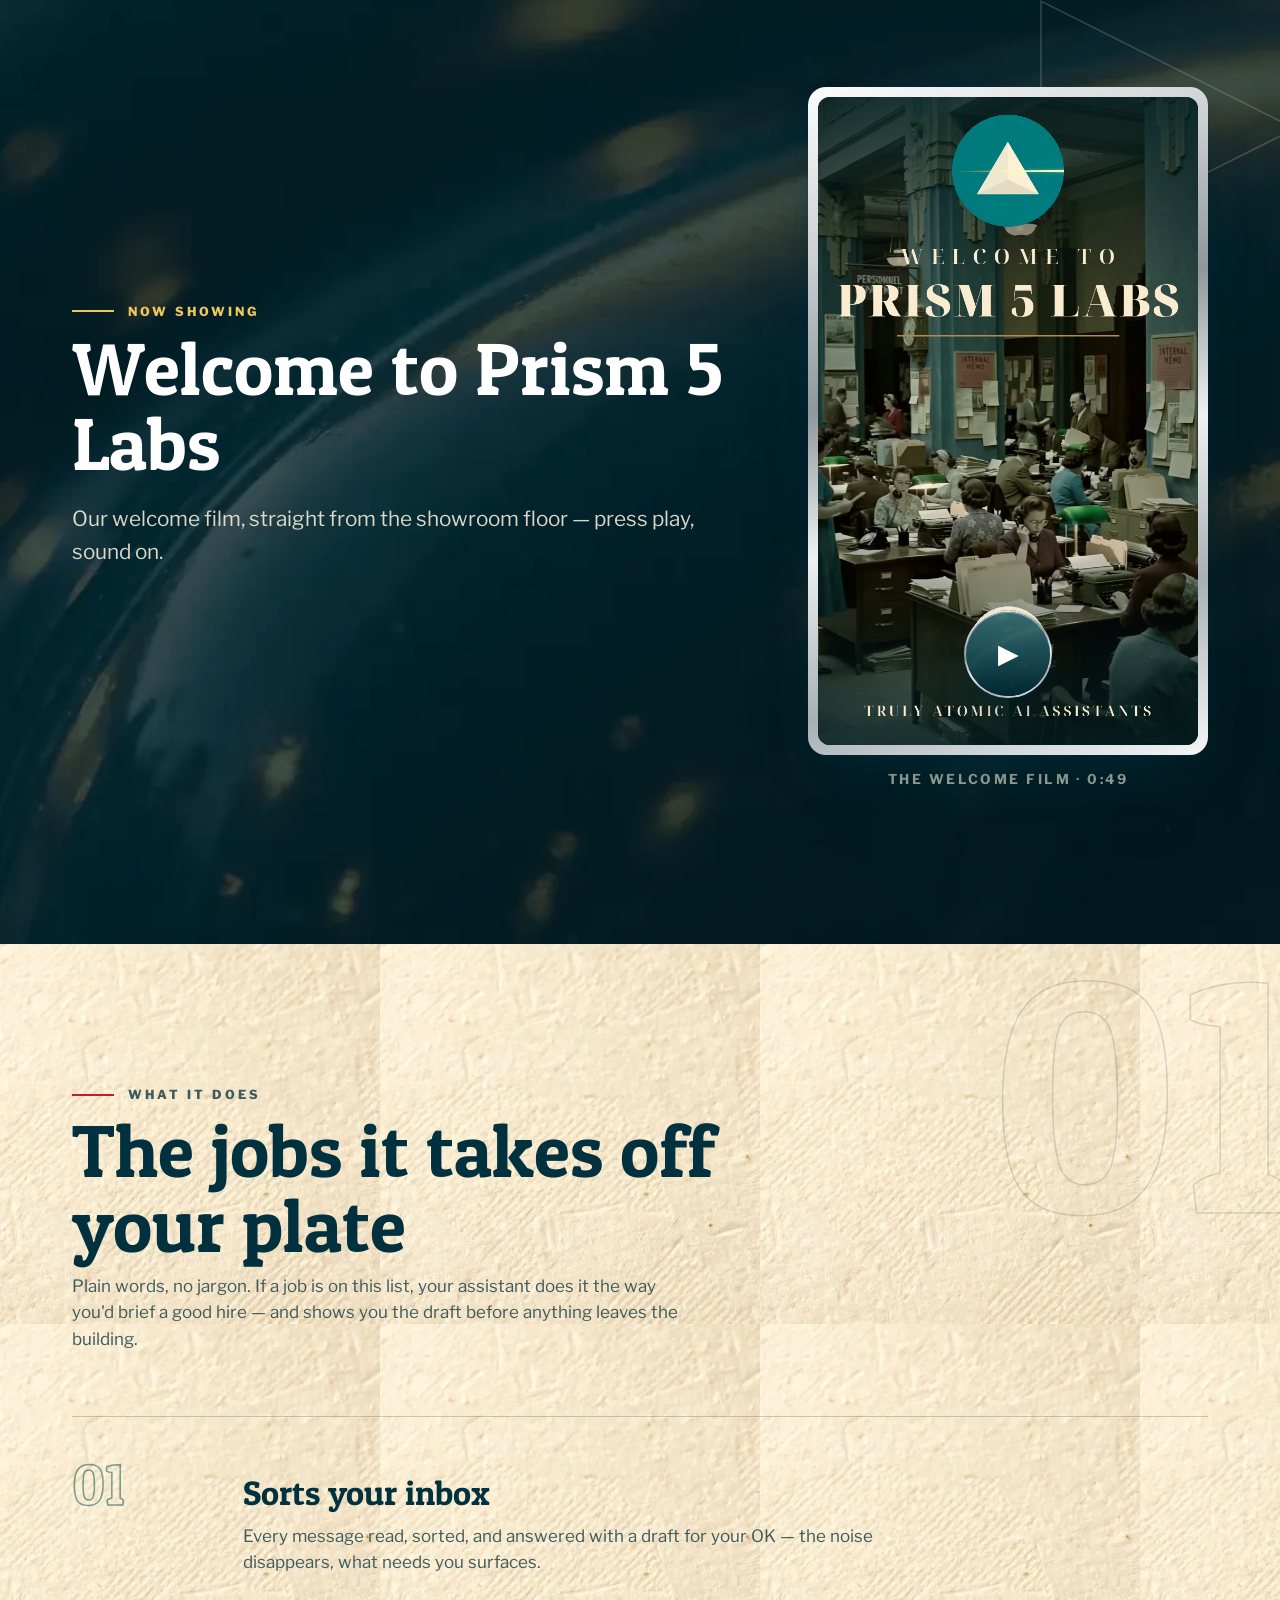
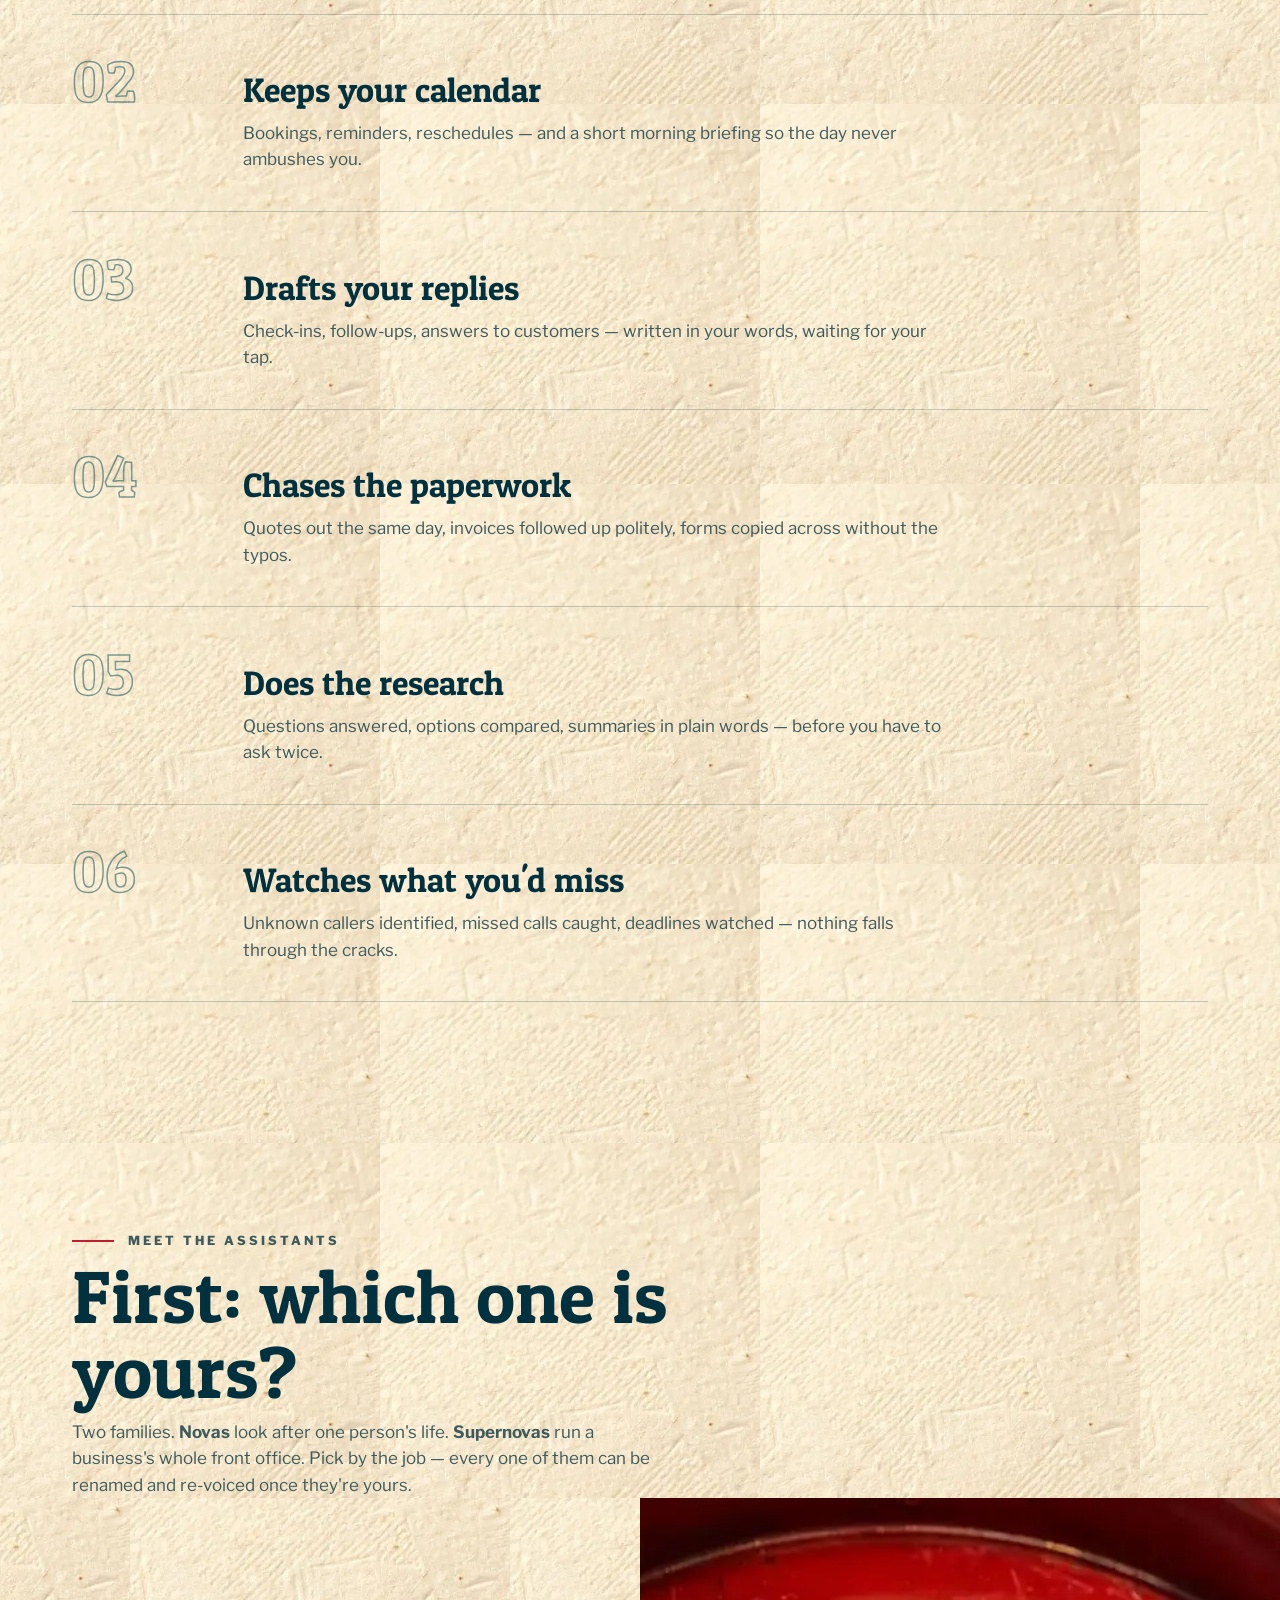
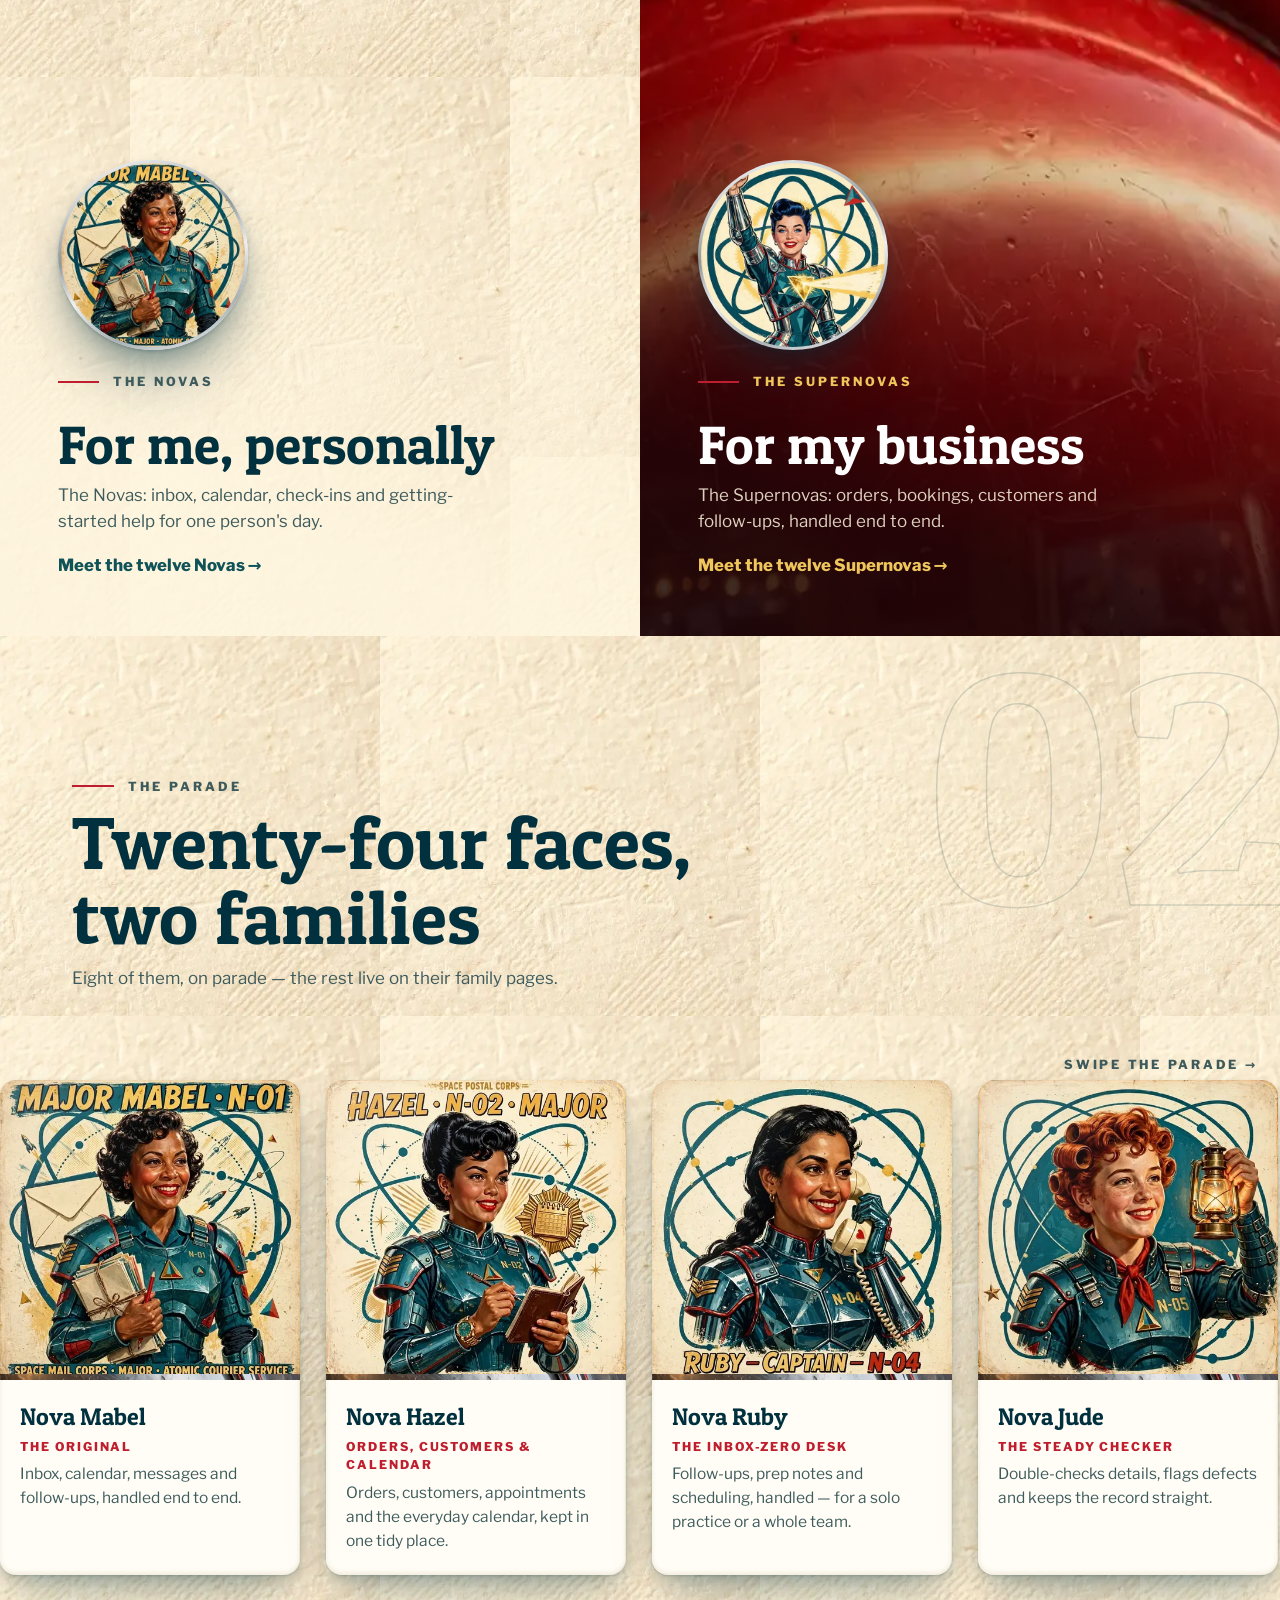
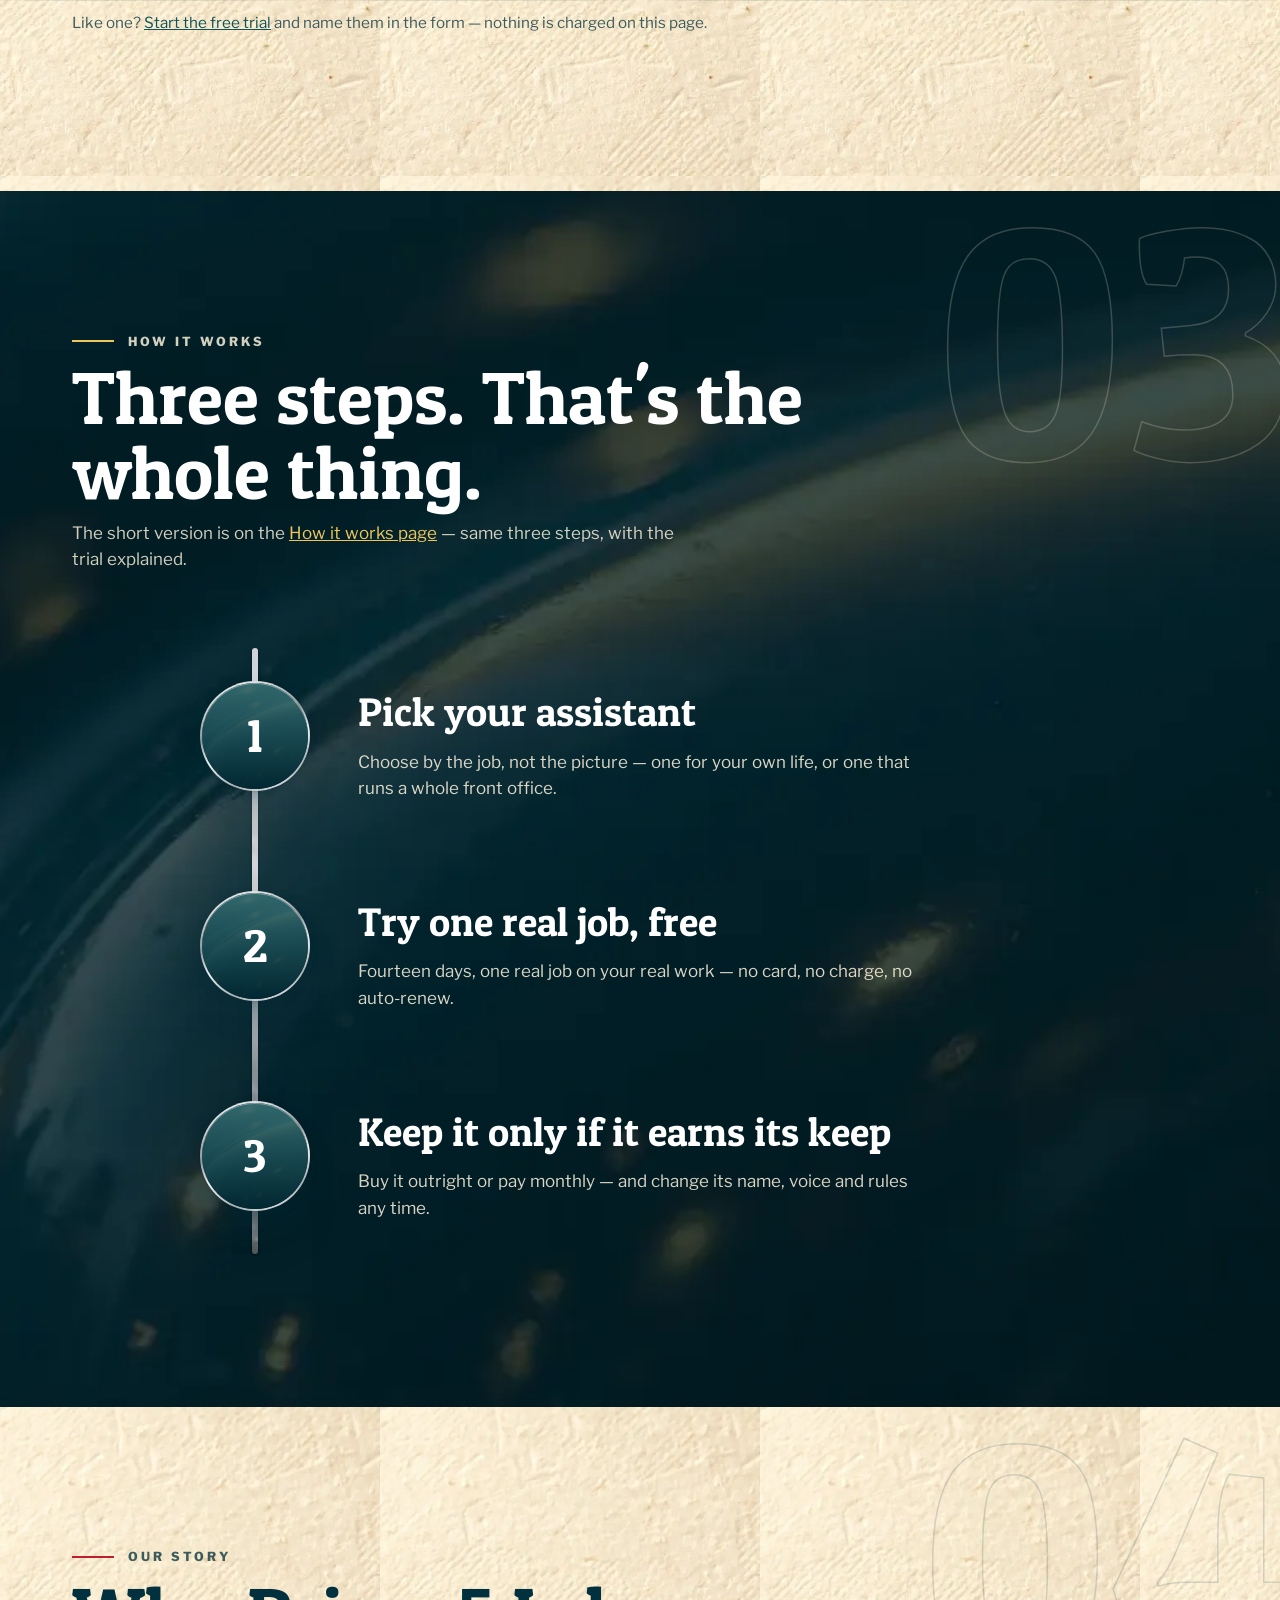
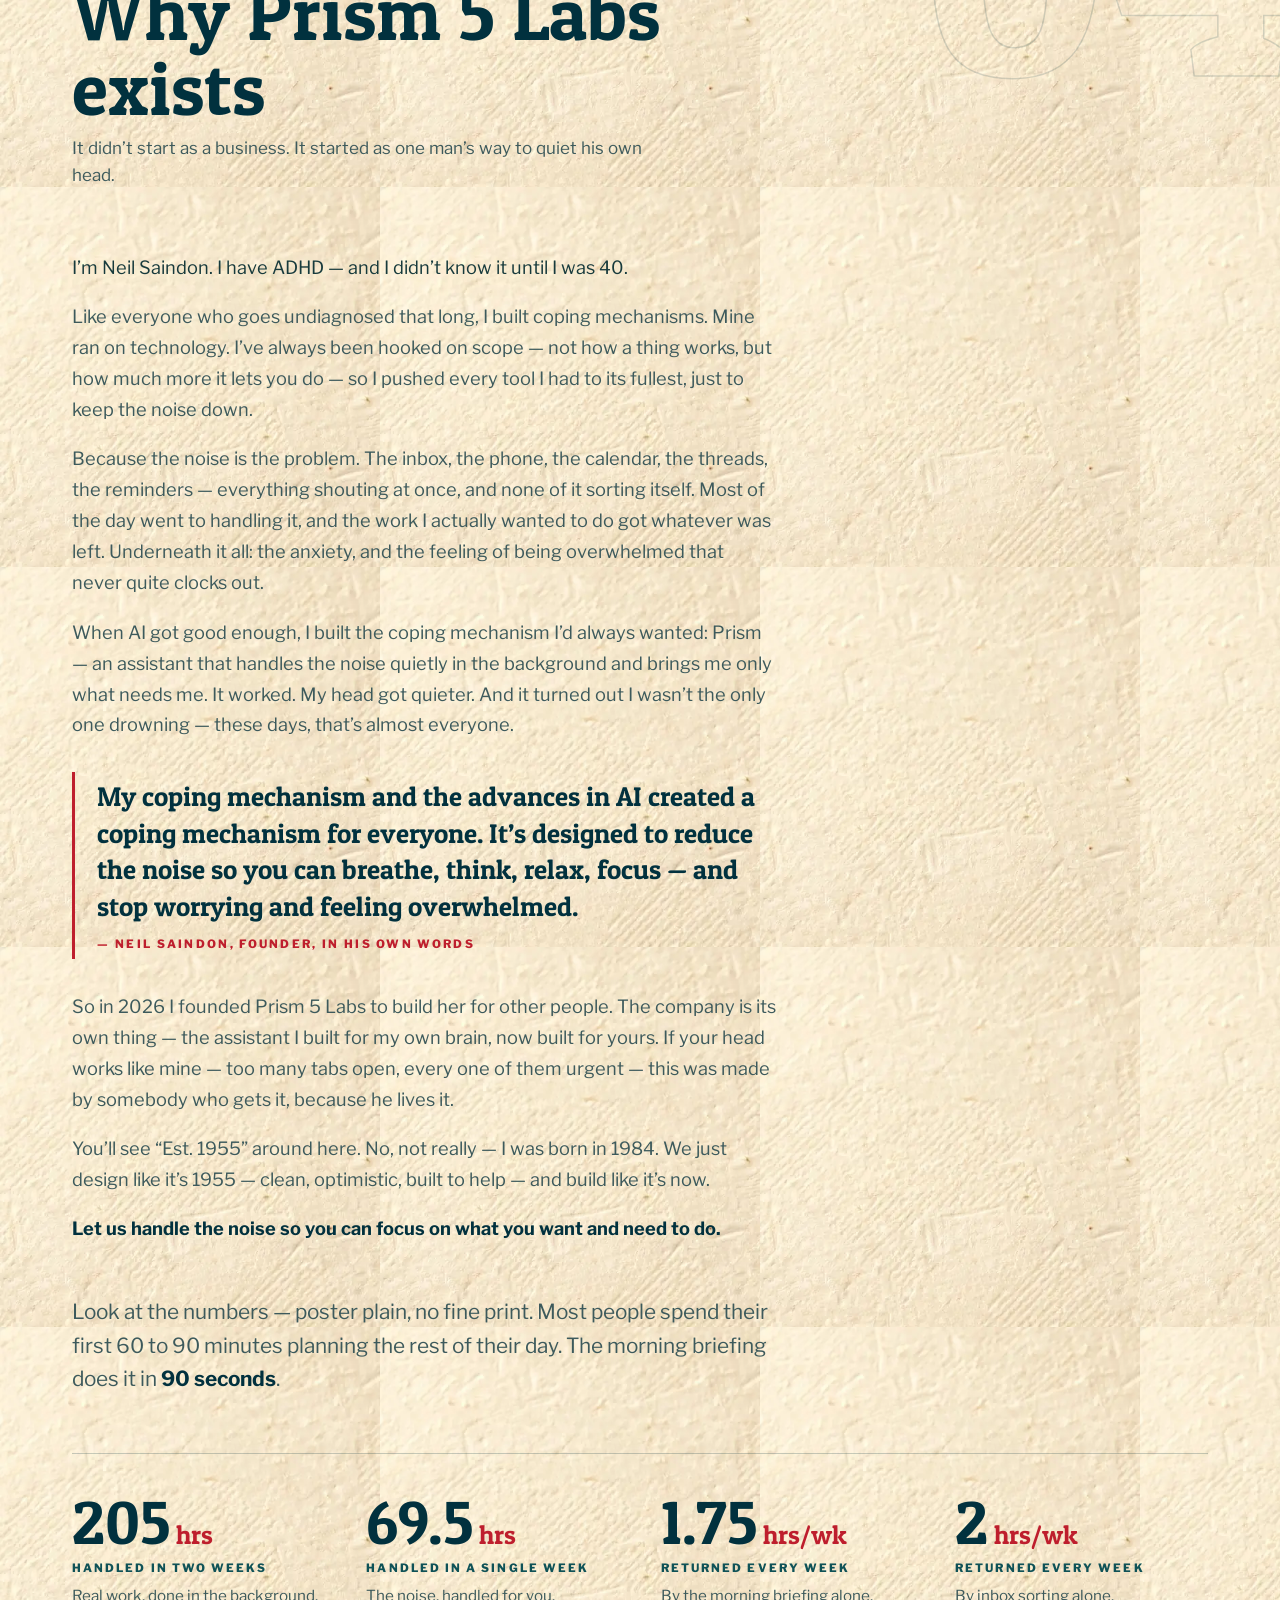
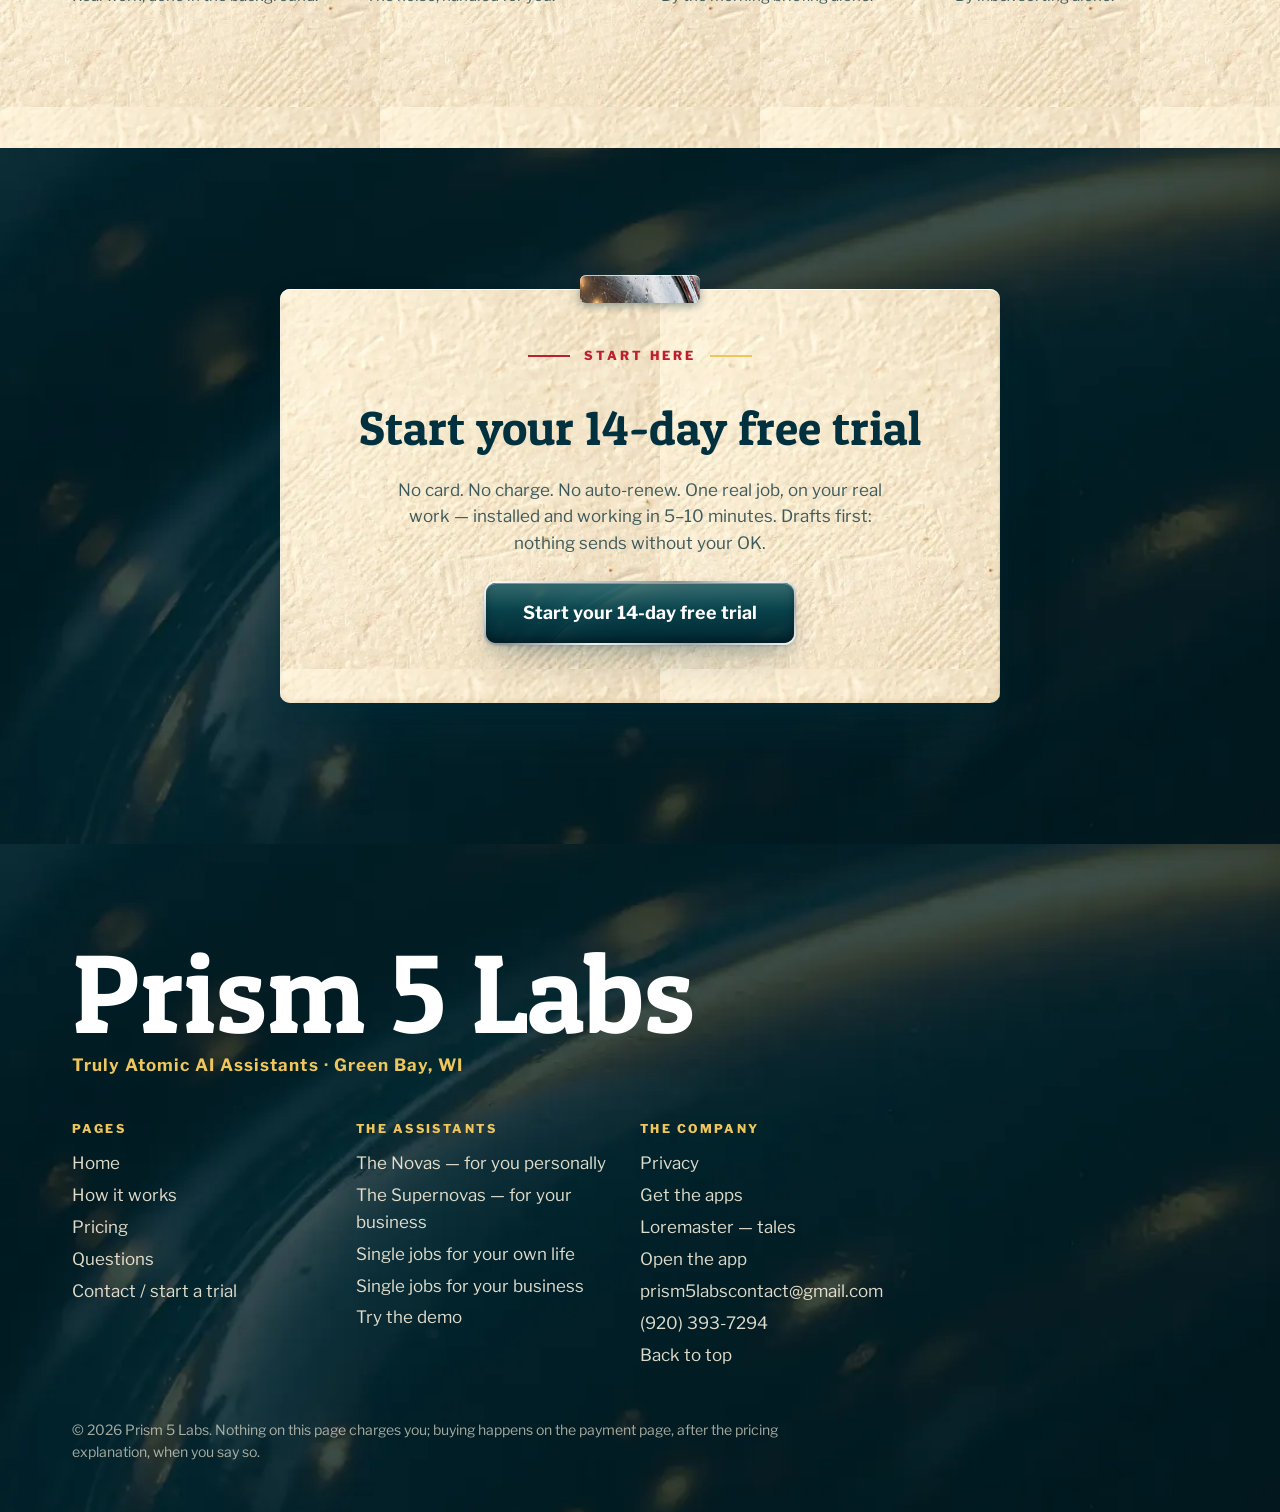
==== commit 14522e06: "Revert welcome film to v2 encodes (voice D v3 rejected by Neil, Nov 27) Restores assets/film/{welcom" ====
--- a/index.html
+++ b/index.html
@@ -109,7 +109,7 @@
           <button class="play-disc" id="filmPlay" aria-label="Play the welcome film">▶</button>
         </div>
       </div>
-      <p class="film-cap">The welcome film · 0:51</p>
+      <p class="film-cap">The welcome film · 0:49</p>
     </div>
   </div>
 </section>
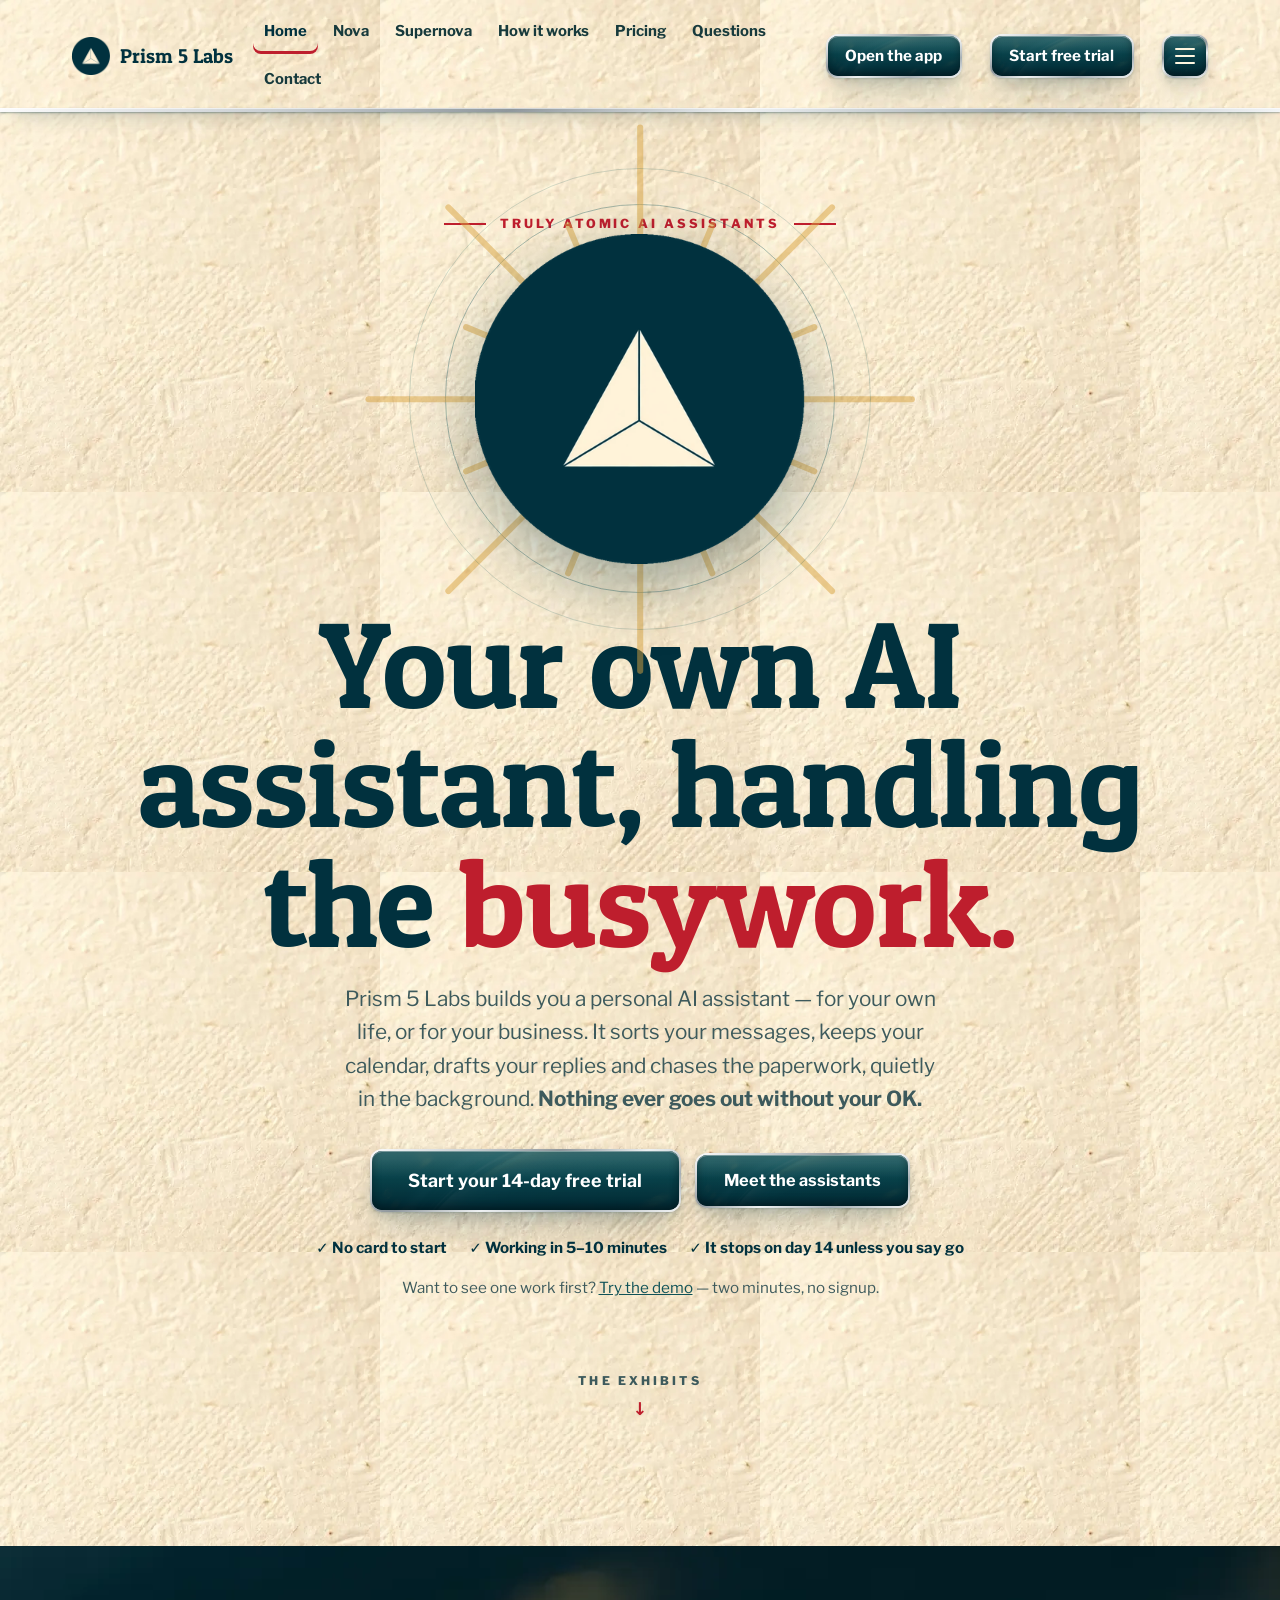
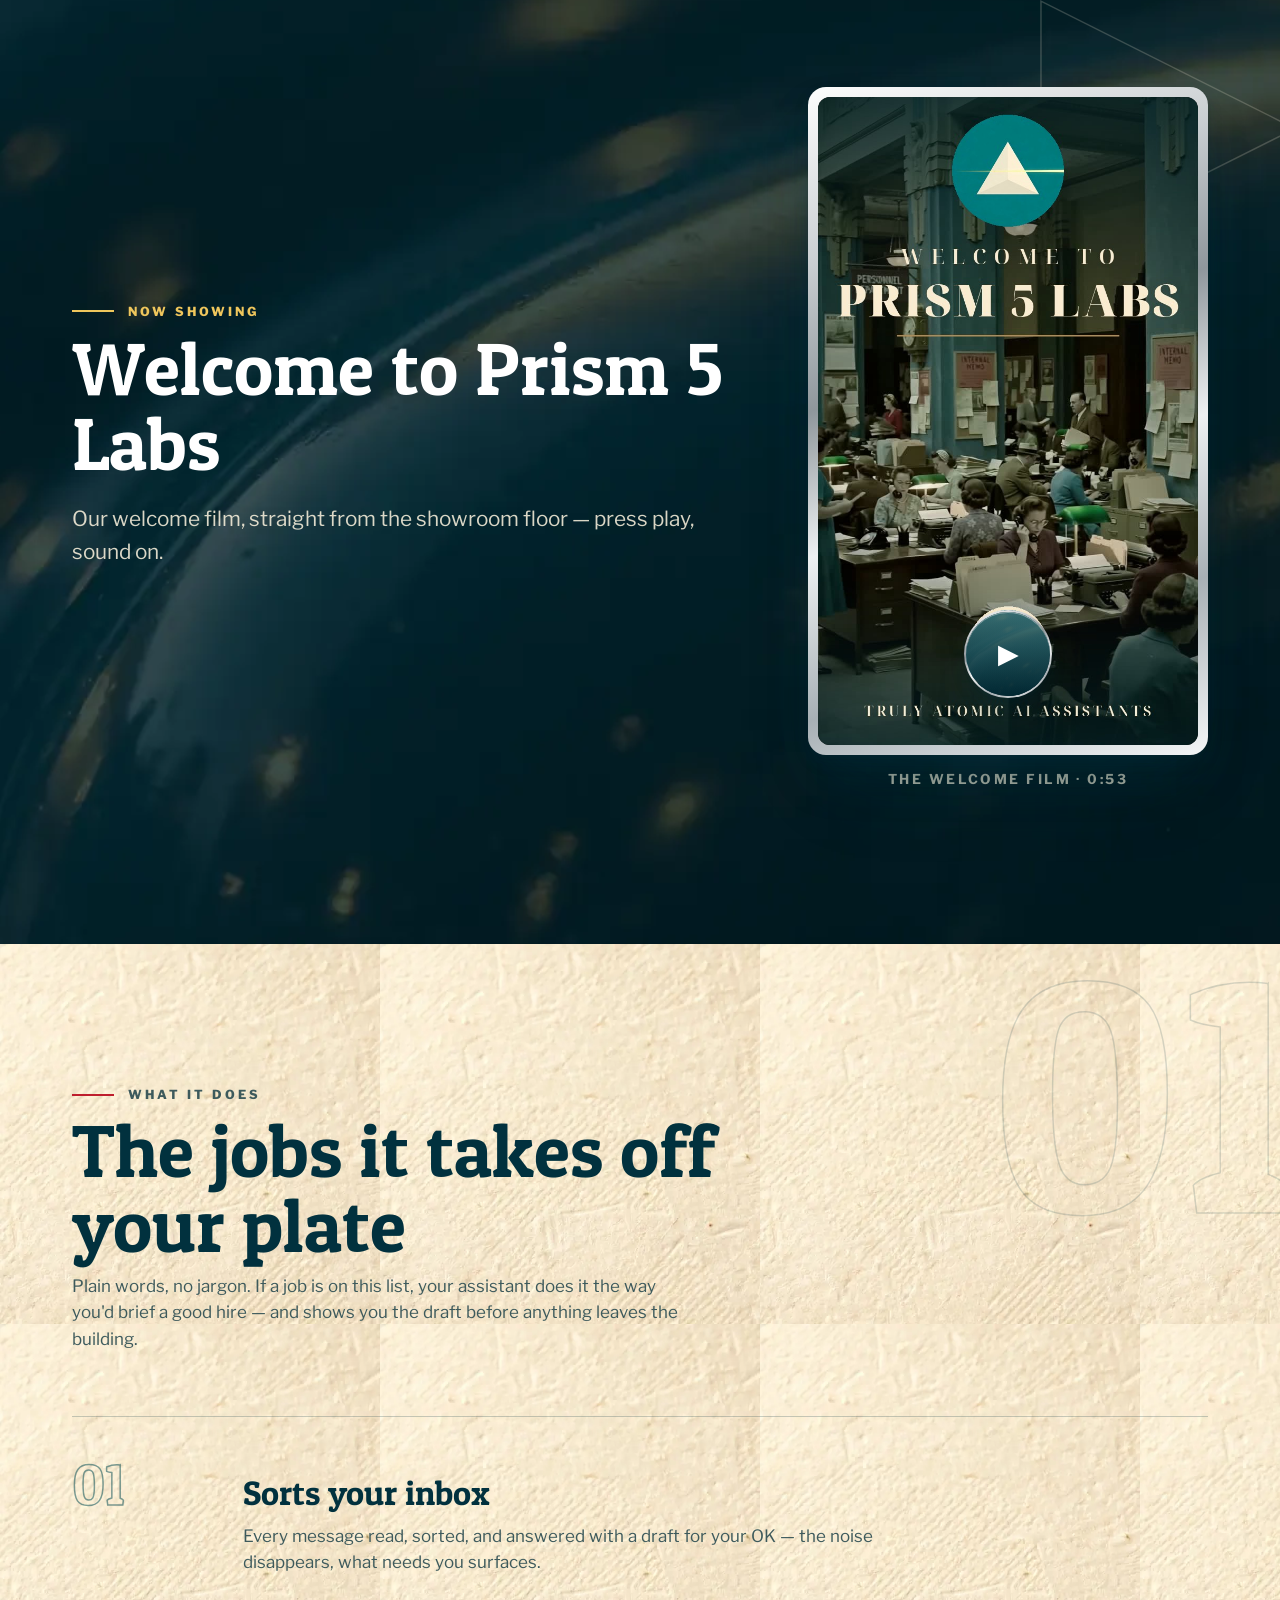
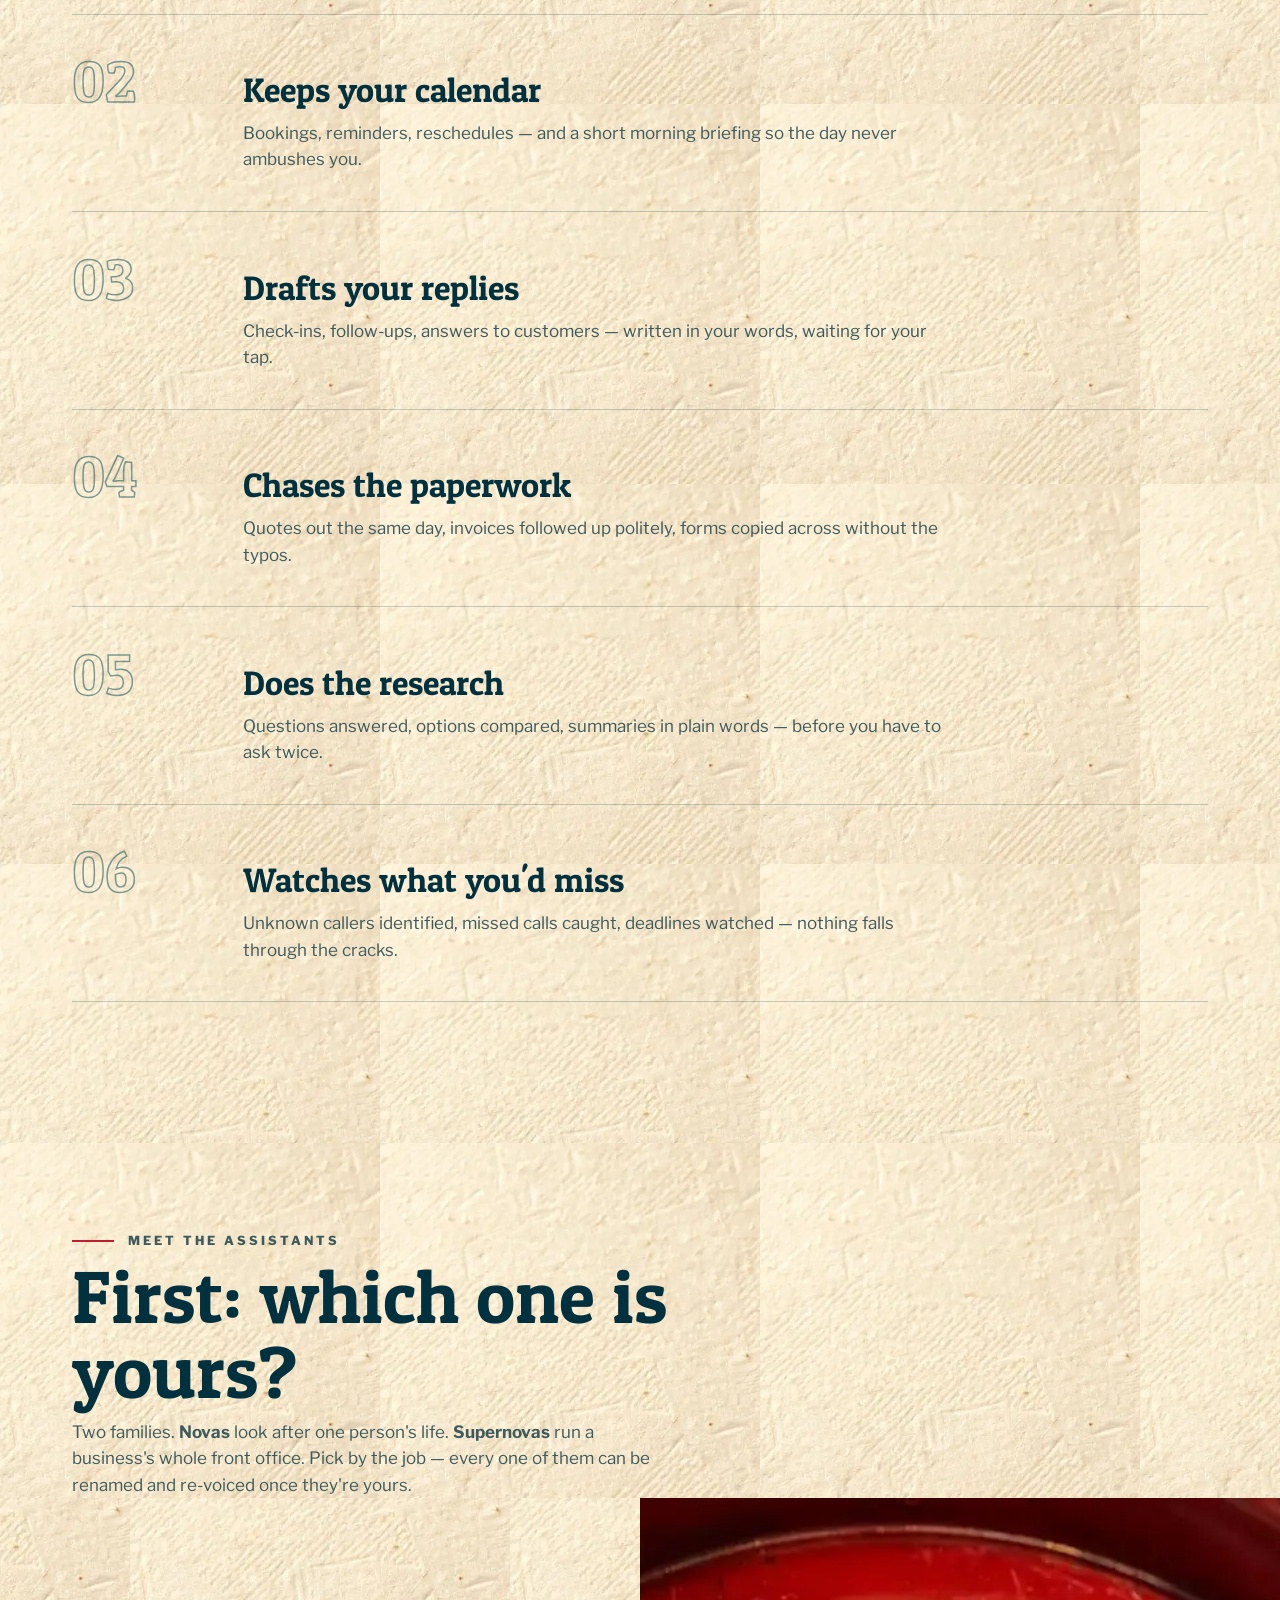
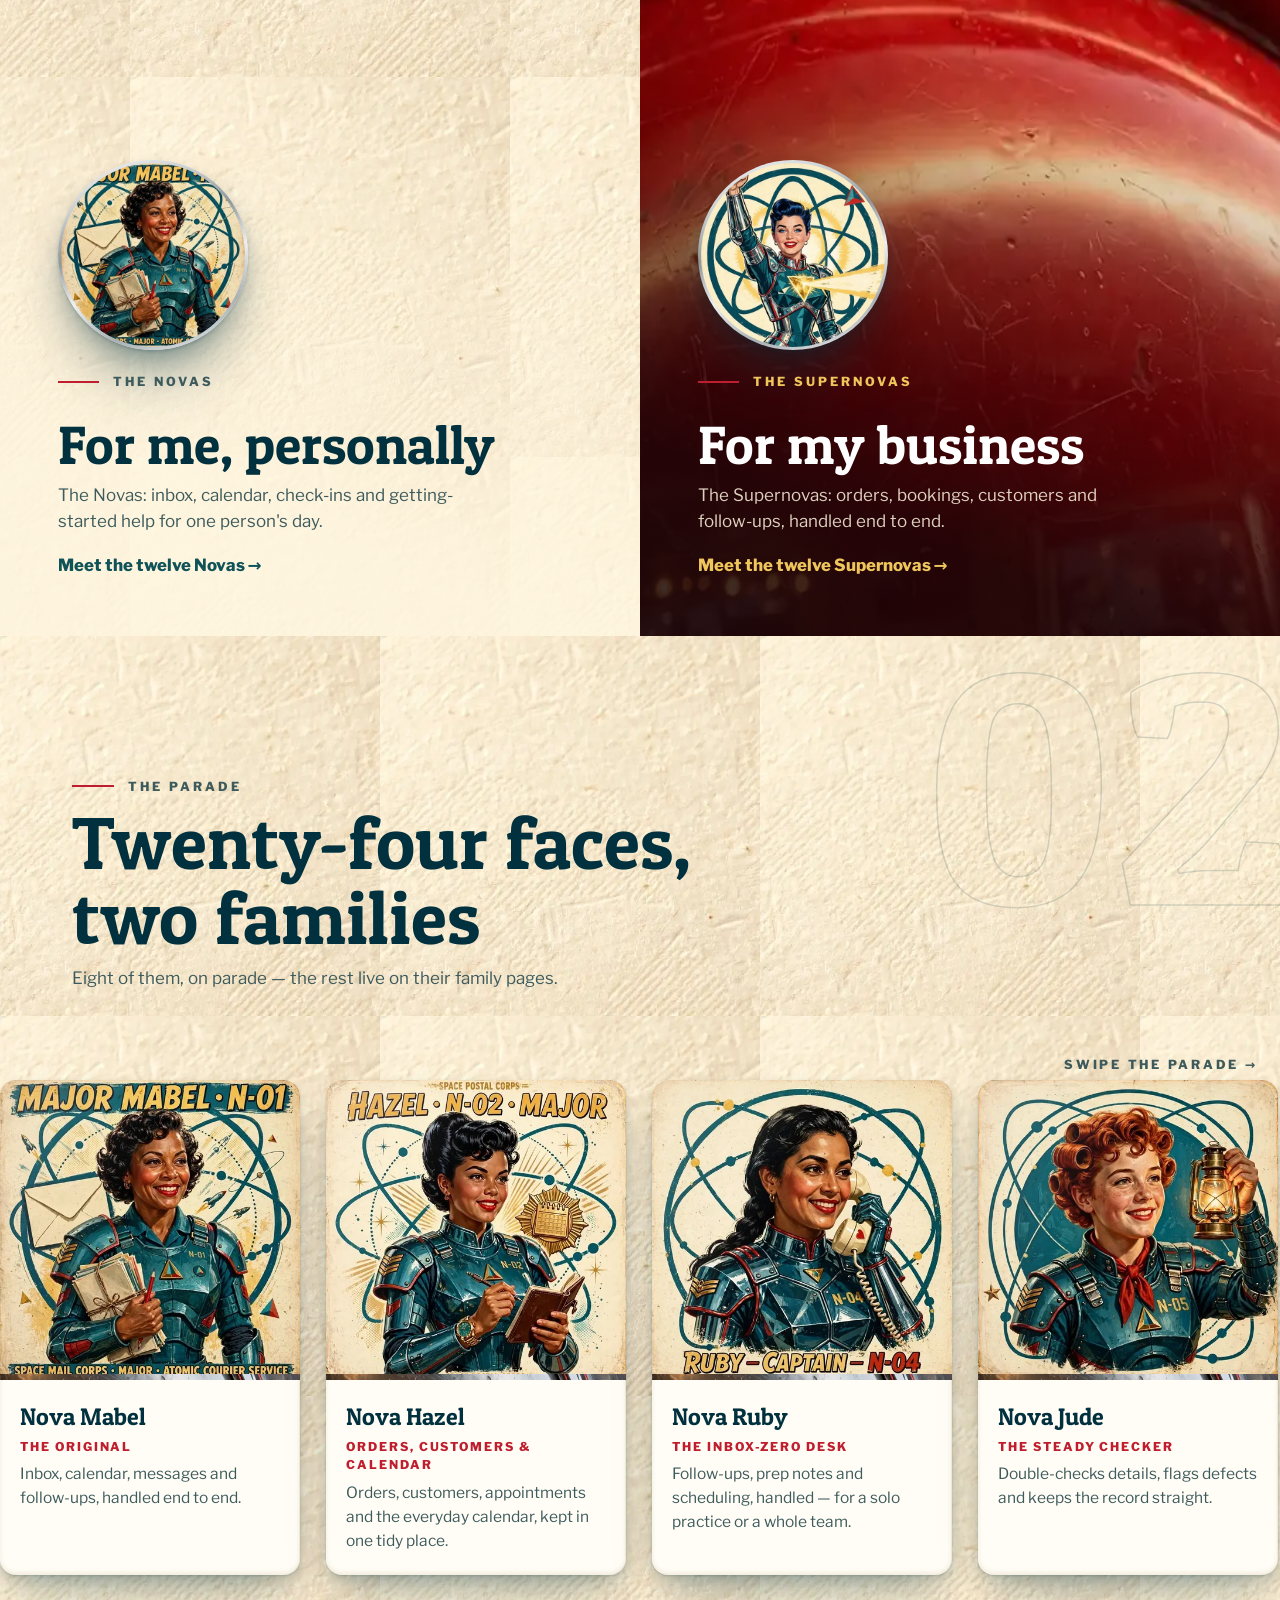
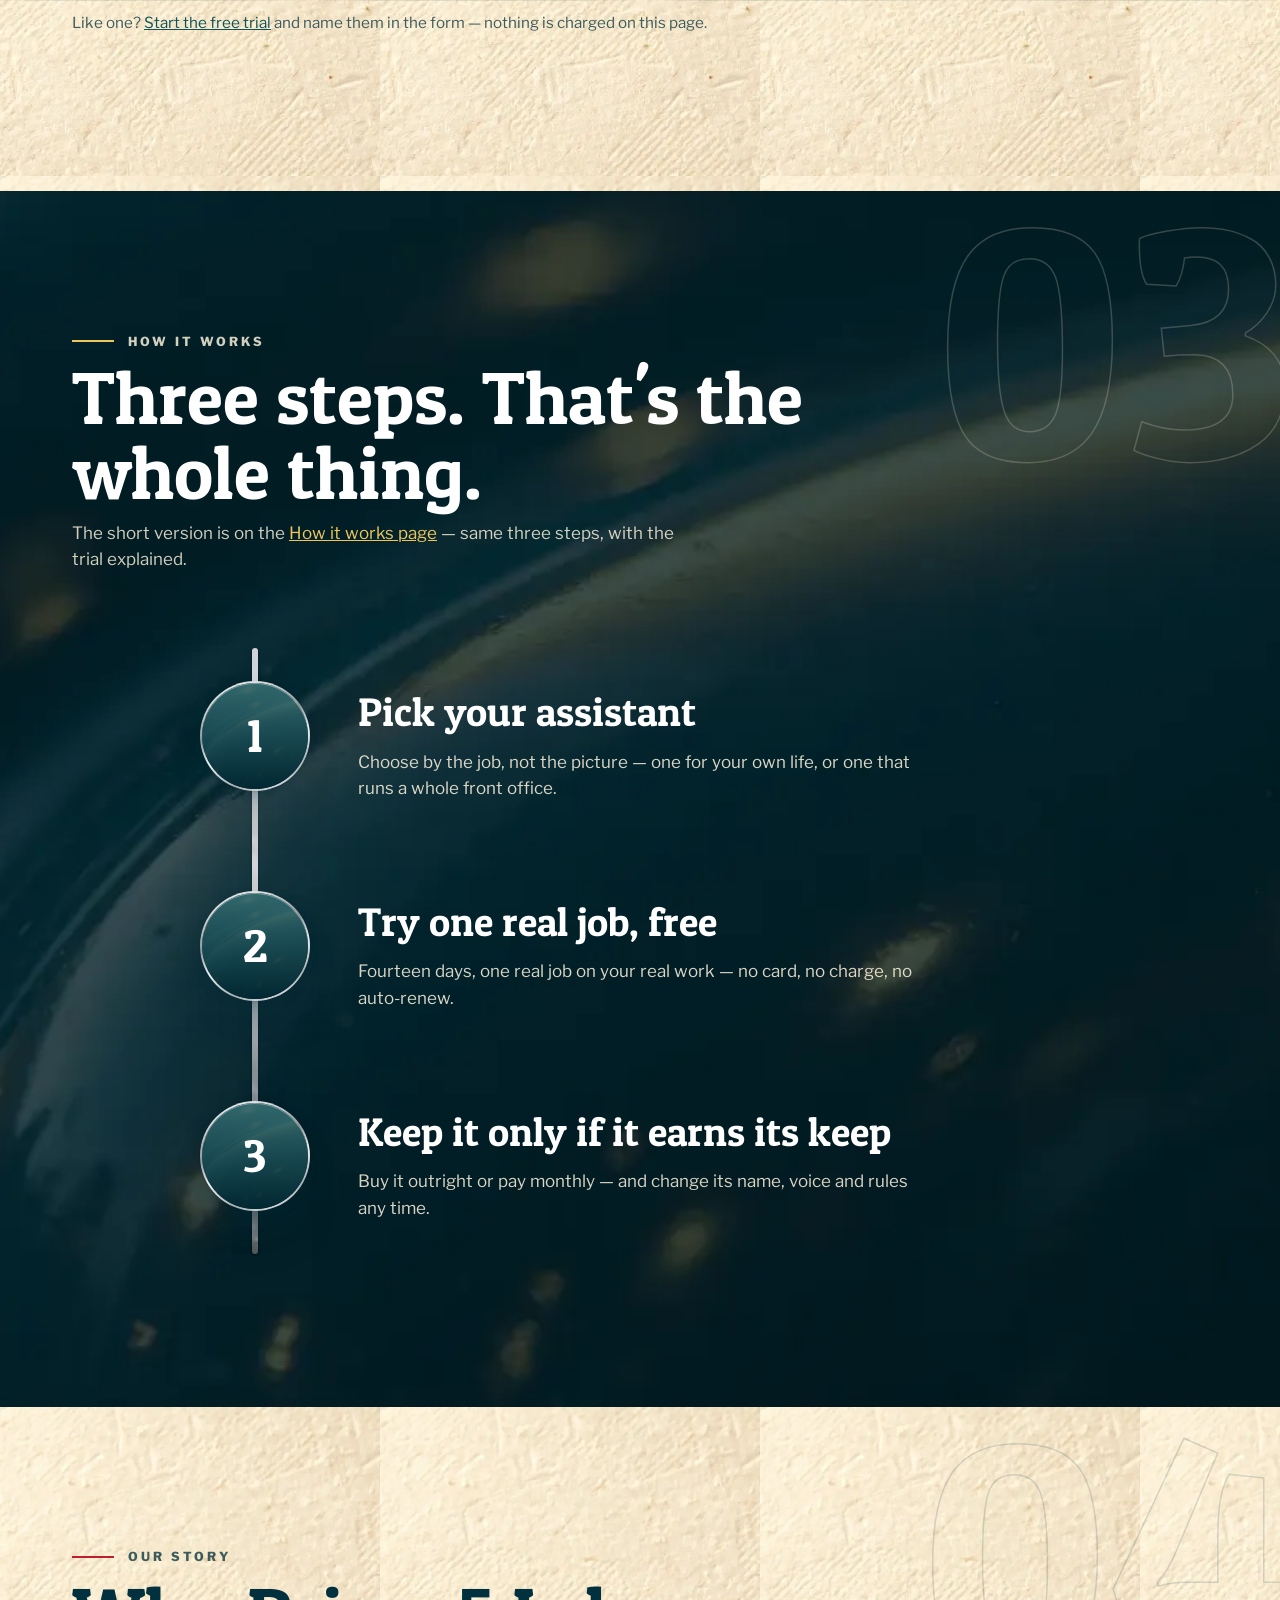
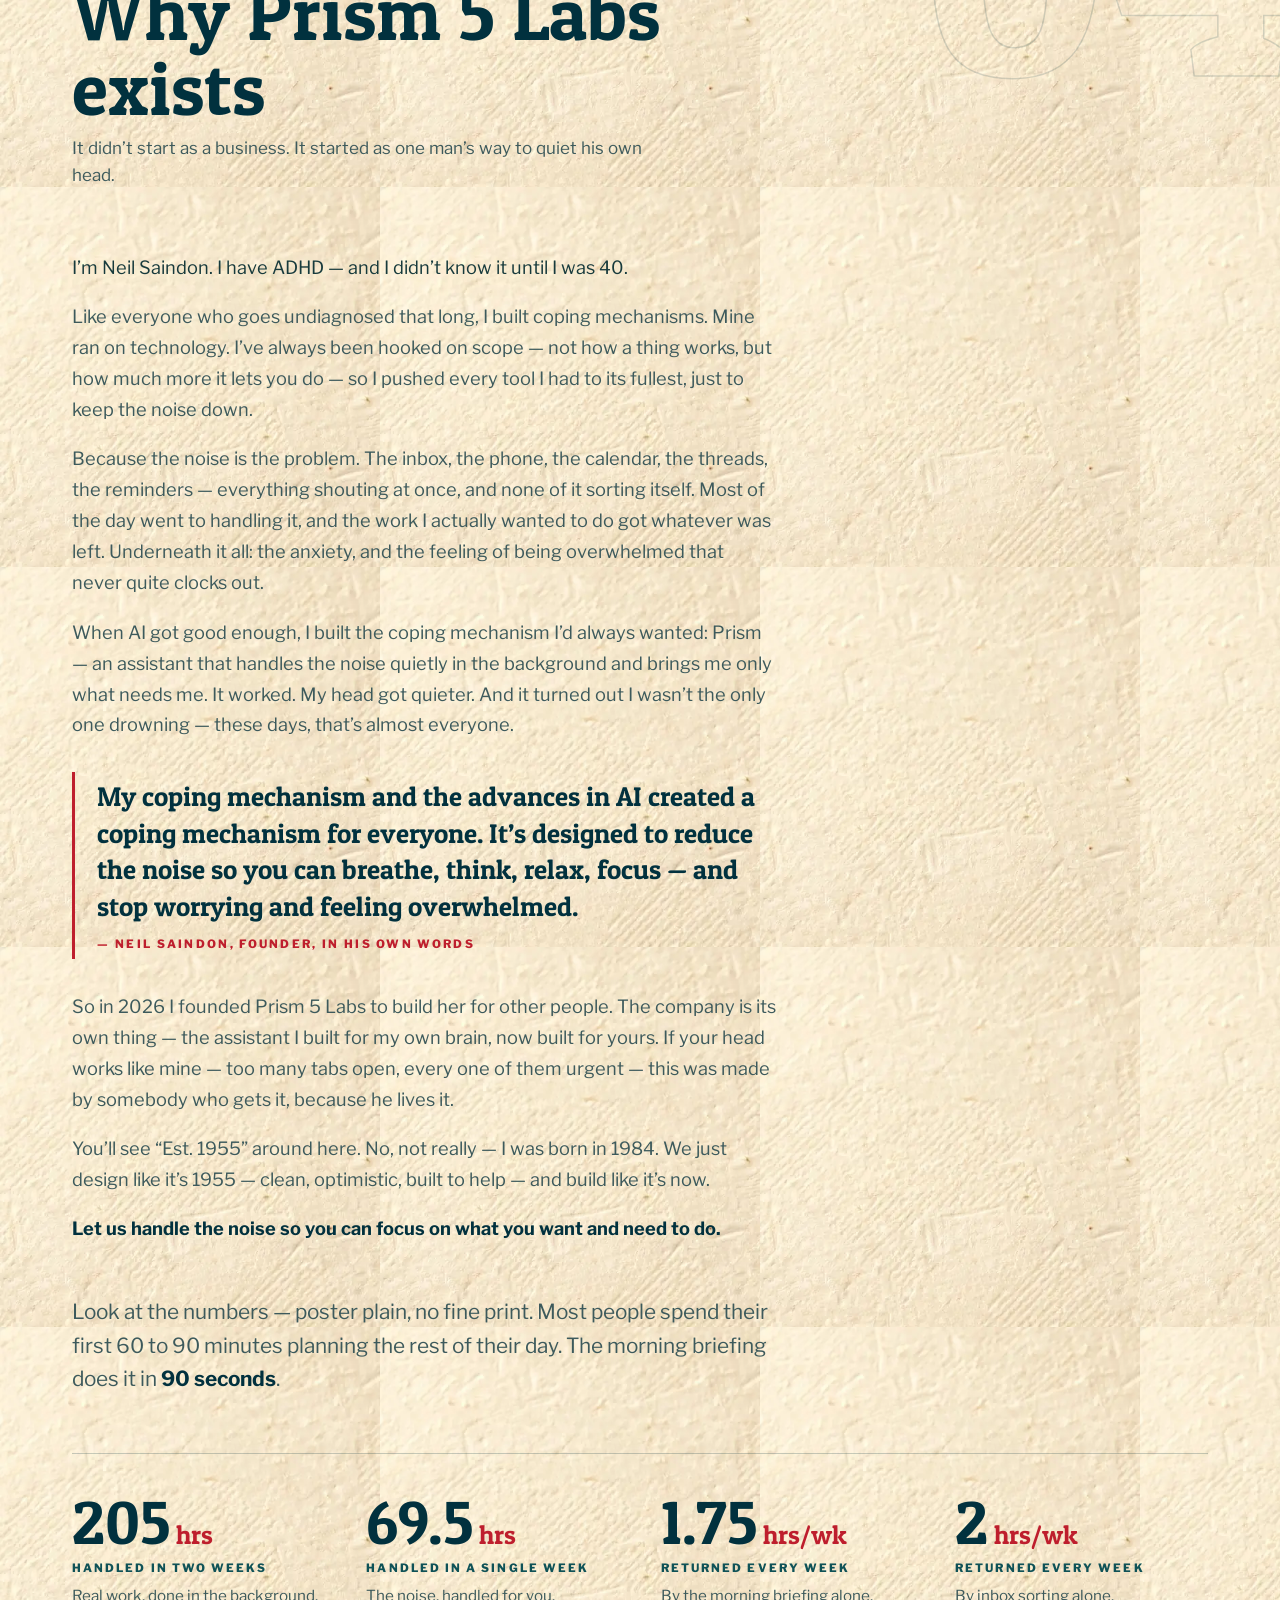
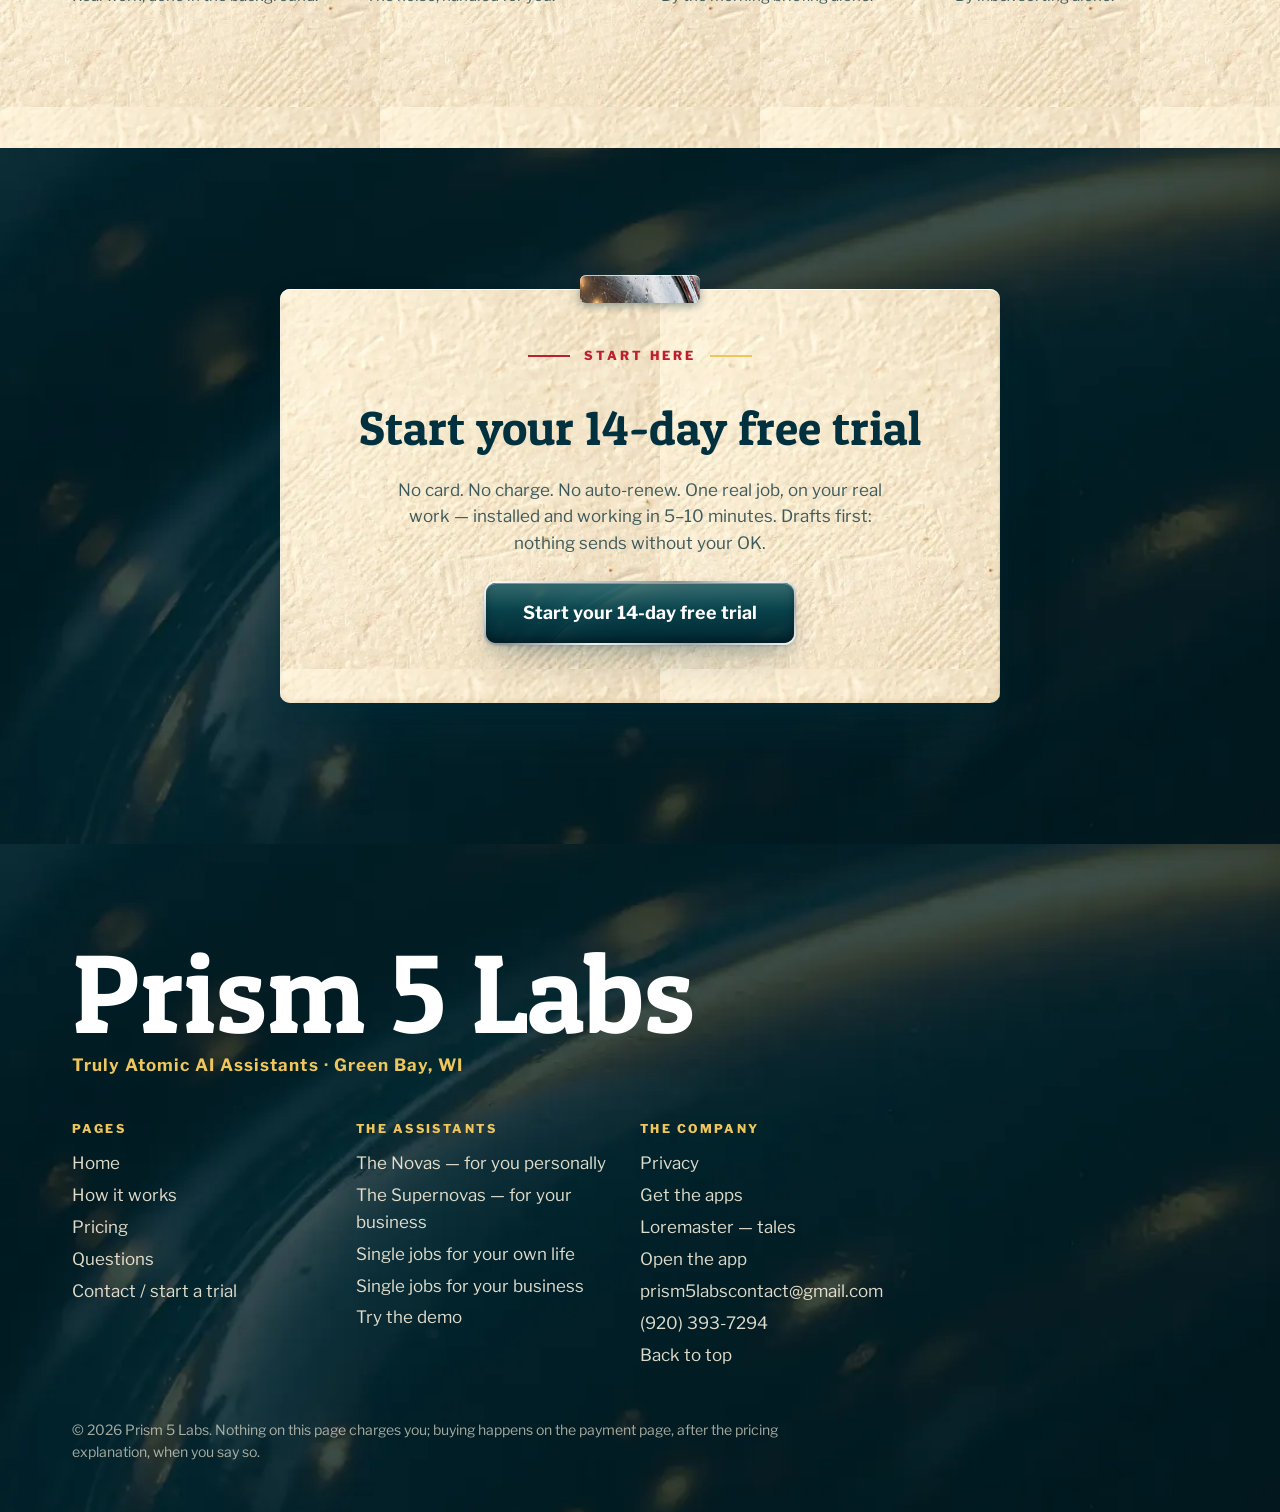
==== commit 0e456d49: "Welcome film v4: approved voice stem (Urgent Herald short-call render, Neil approved by ear Nov 27) " ====
--- a/index.html
+++ b/index.html
@@ -109,7 +109,7 @@
           <button class="play-disc" id="filmPlay" aria-label="Play the welcome film">▶</button>
         </div>
       </div>
-      <p class="film-cap">The welcome film · 0:49</p>
+      <p class="film-cap">The welcome film · 0:53</p>
     </div>
   </div>
 </section>
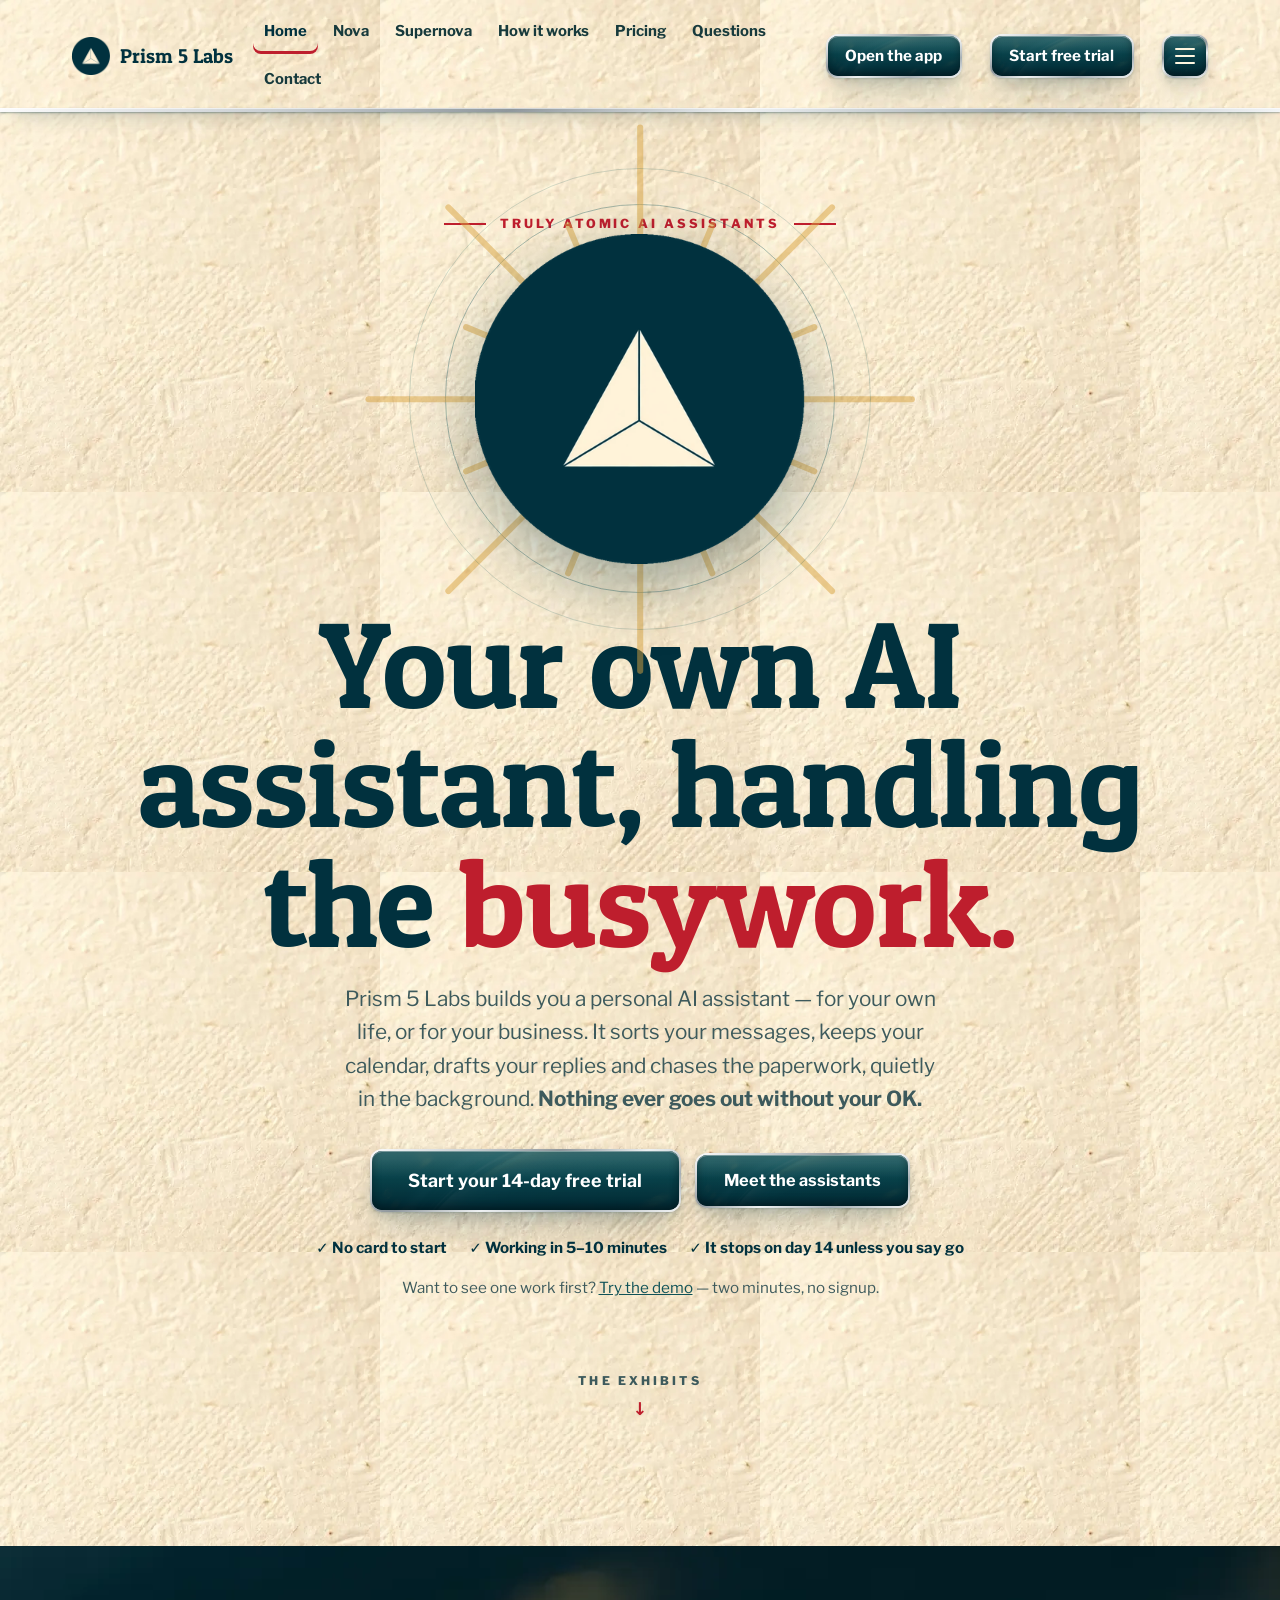
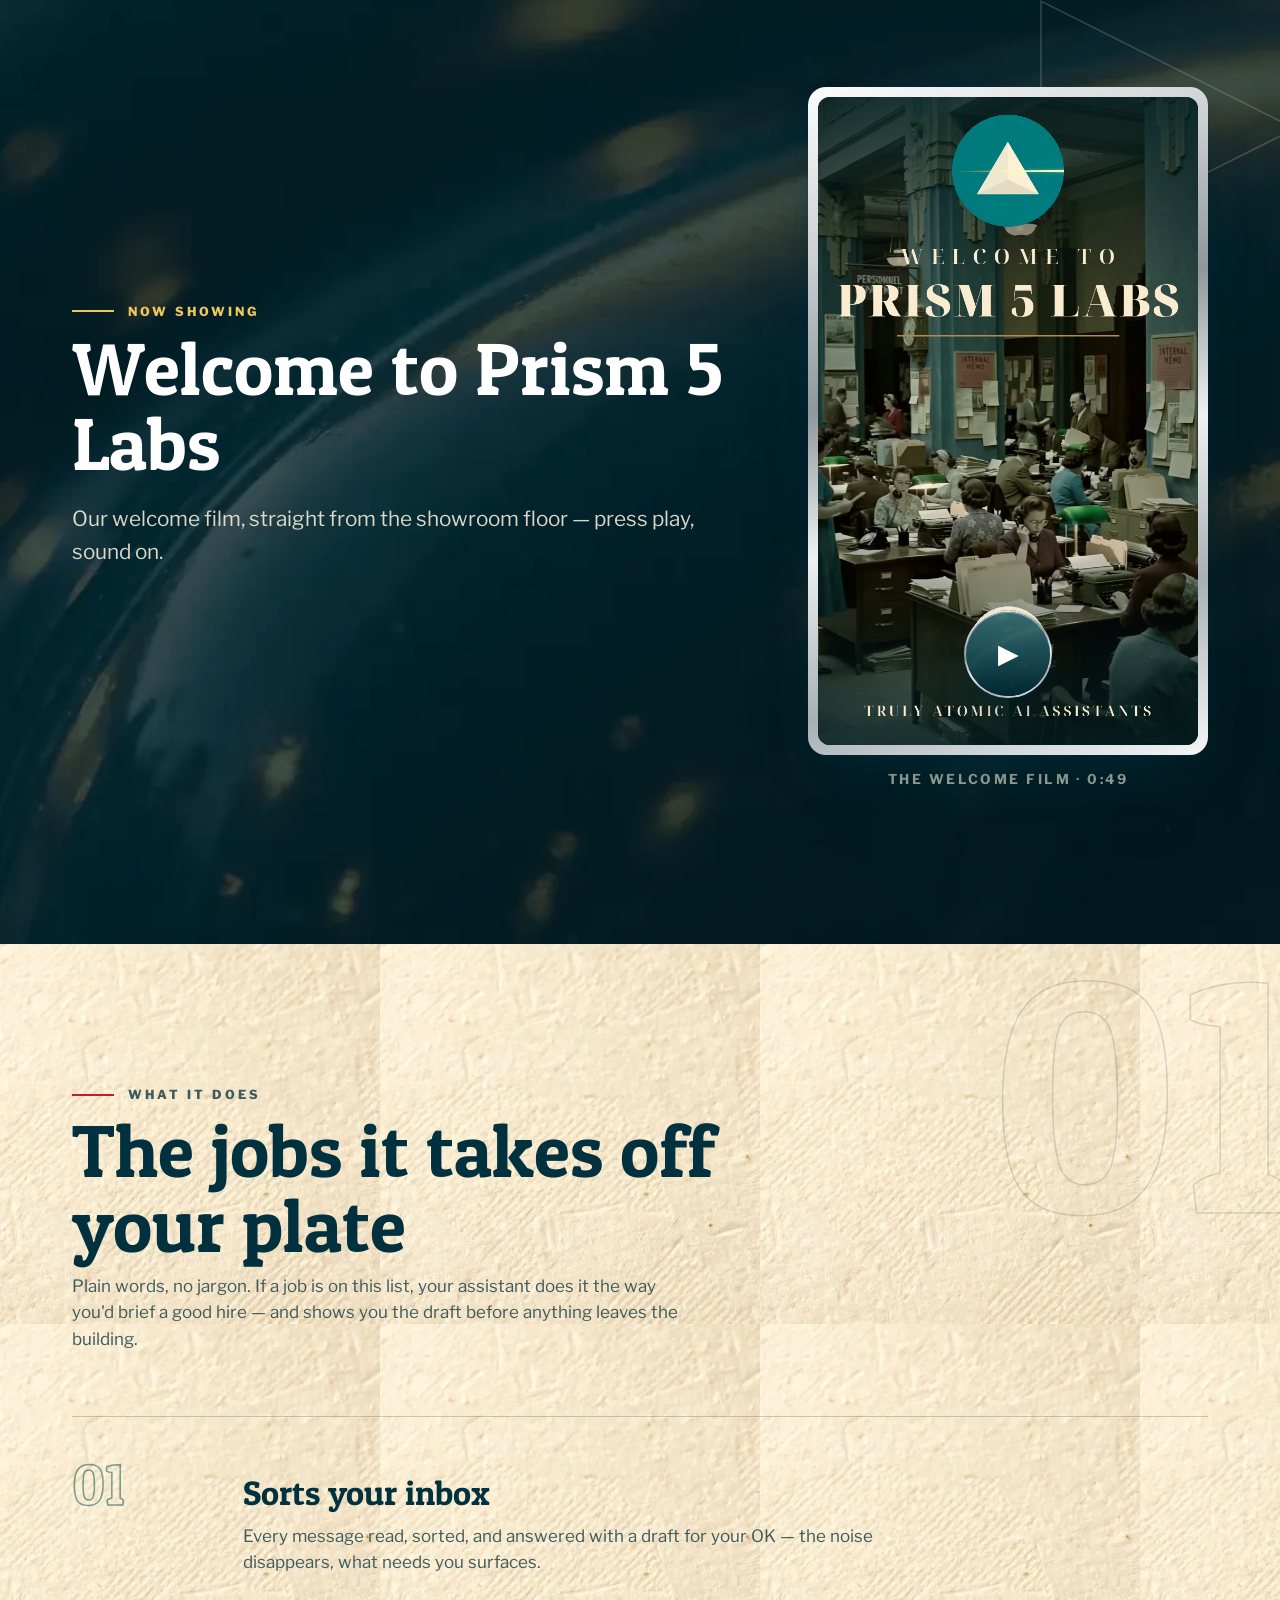
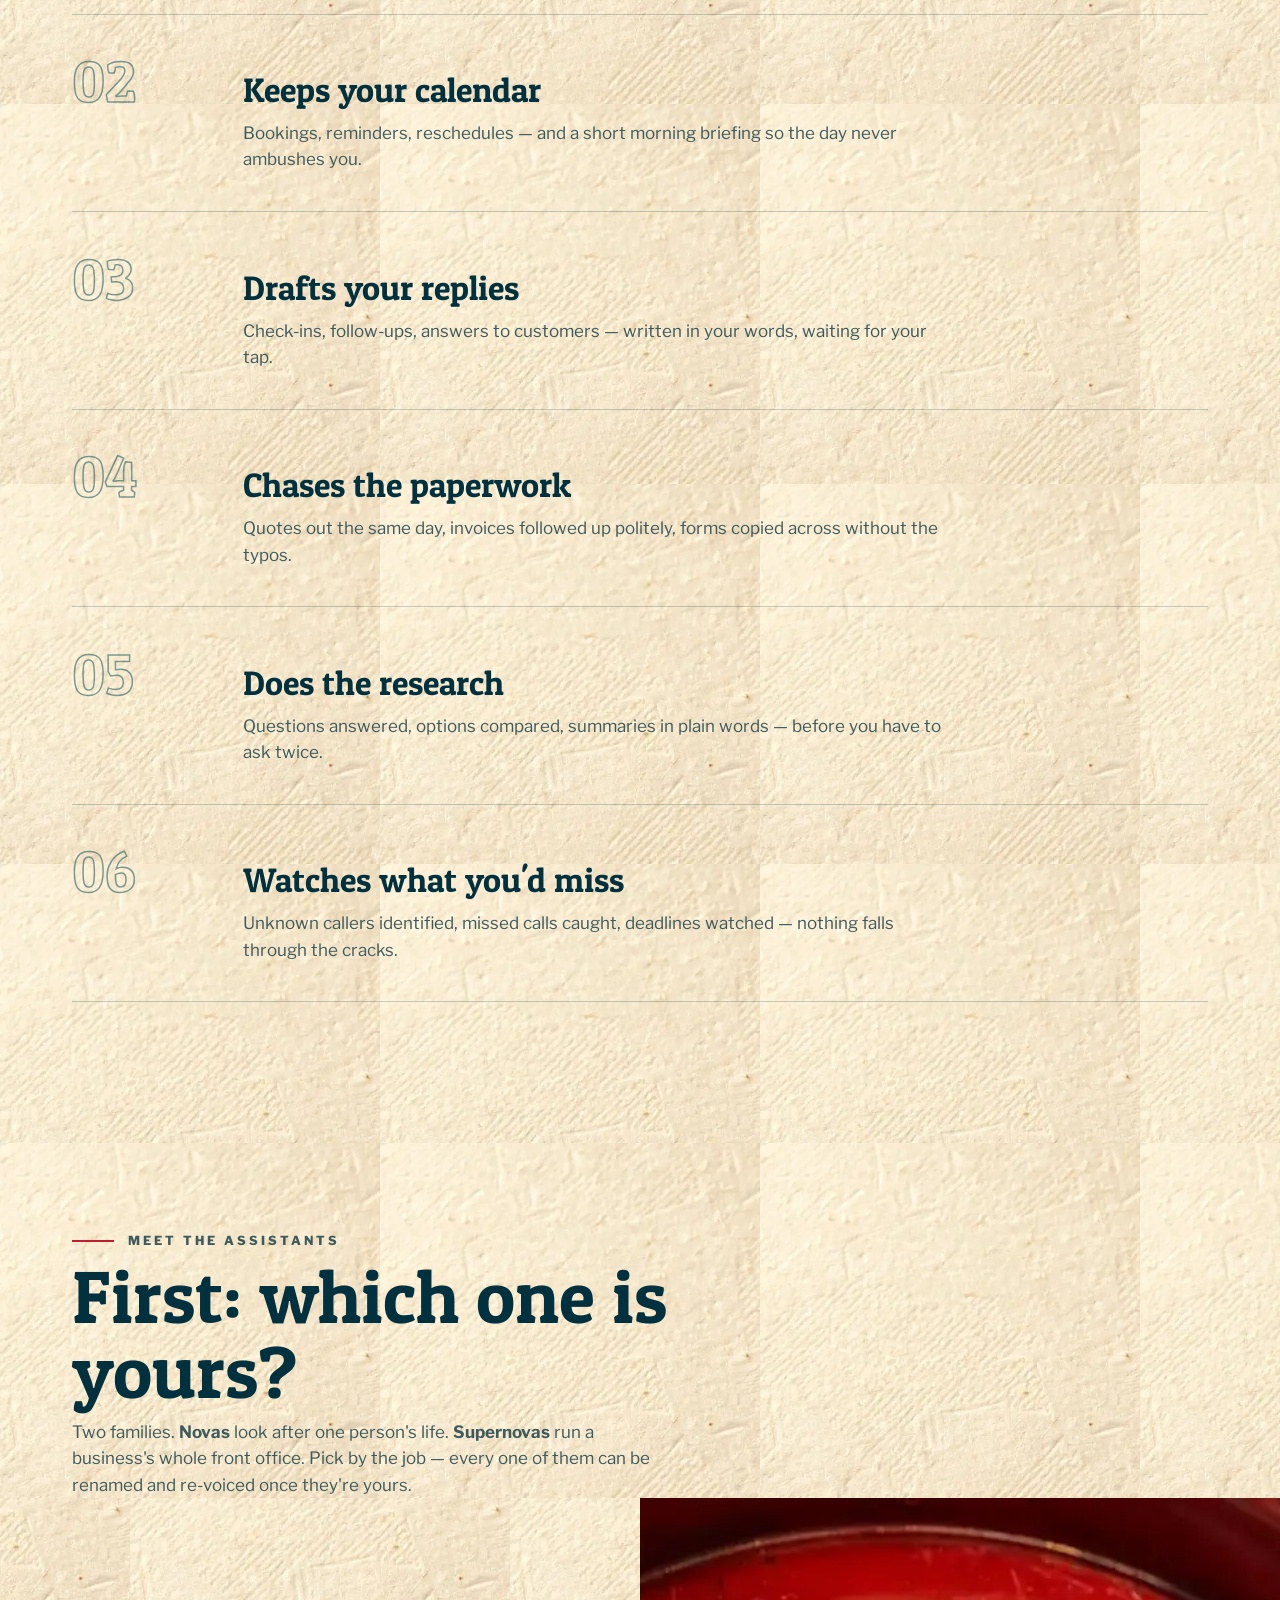
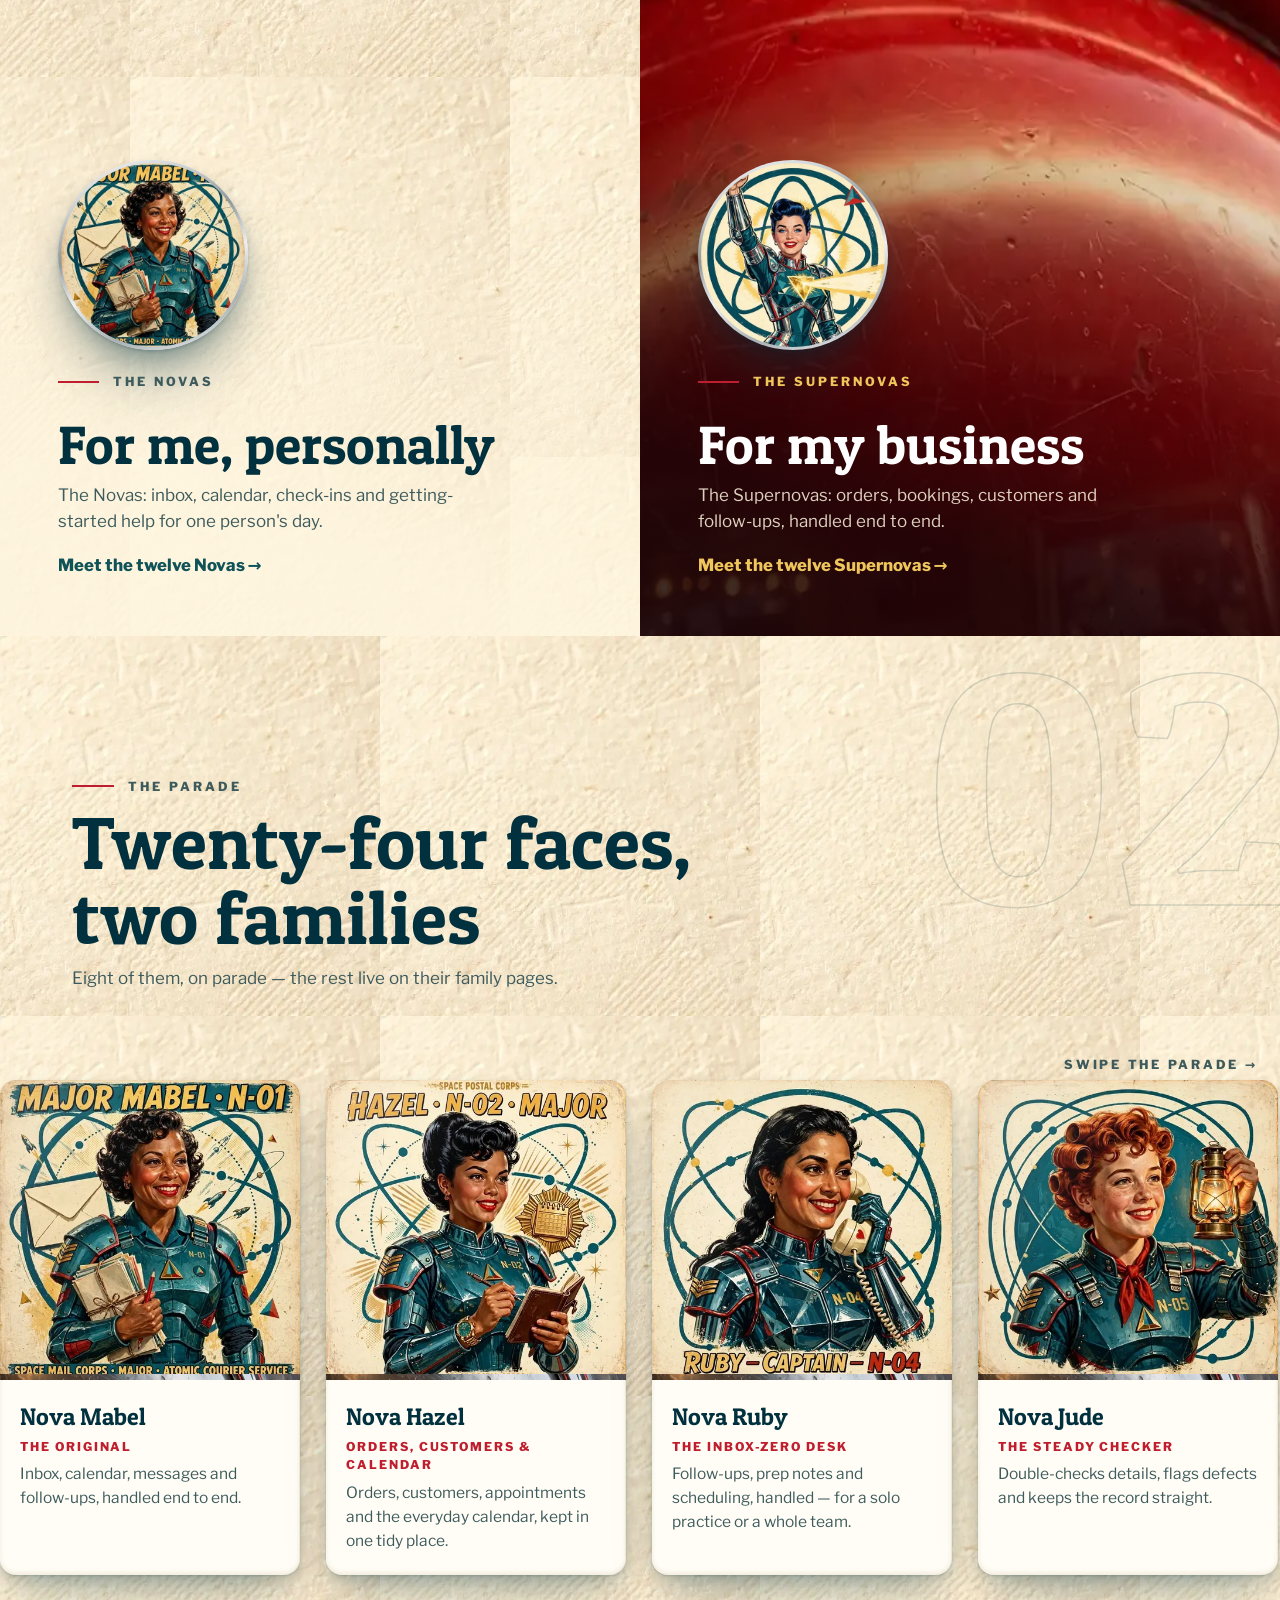
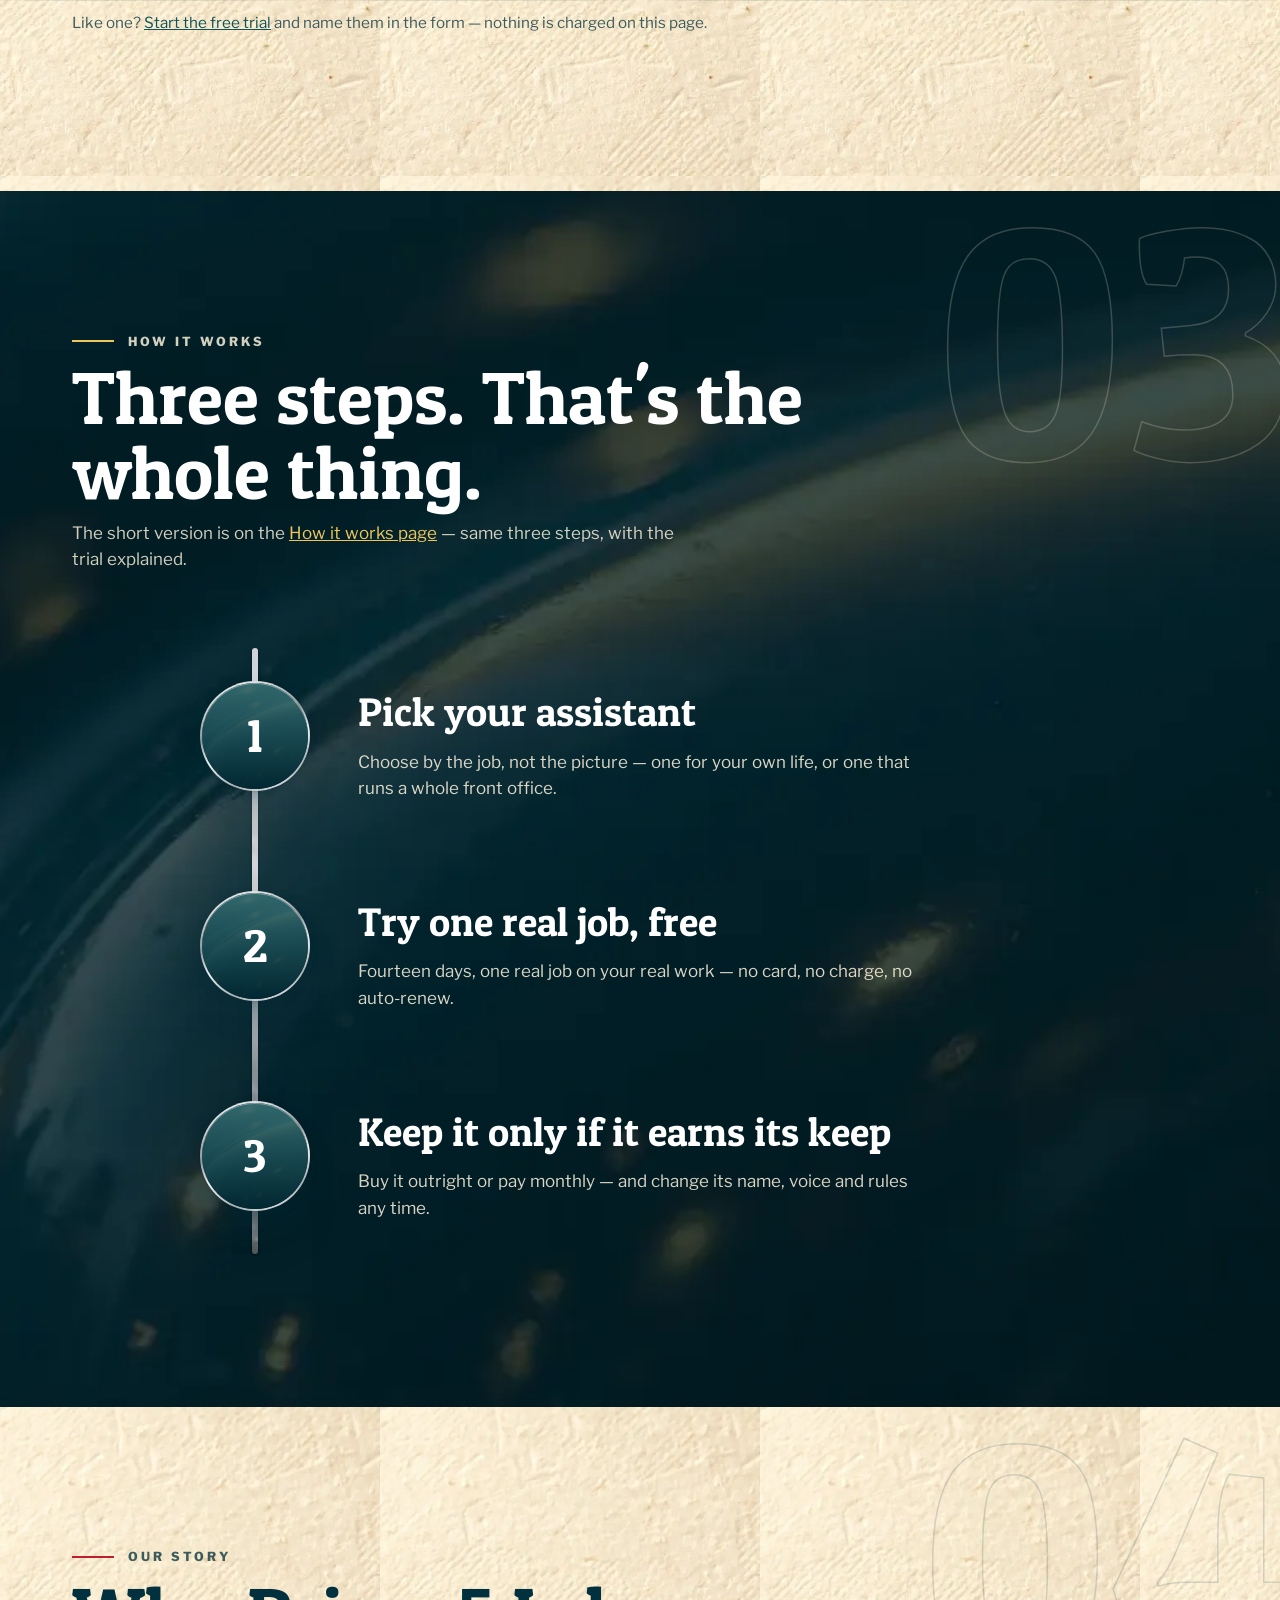
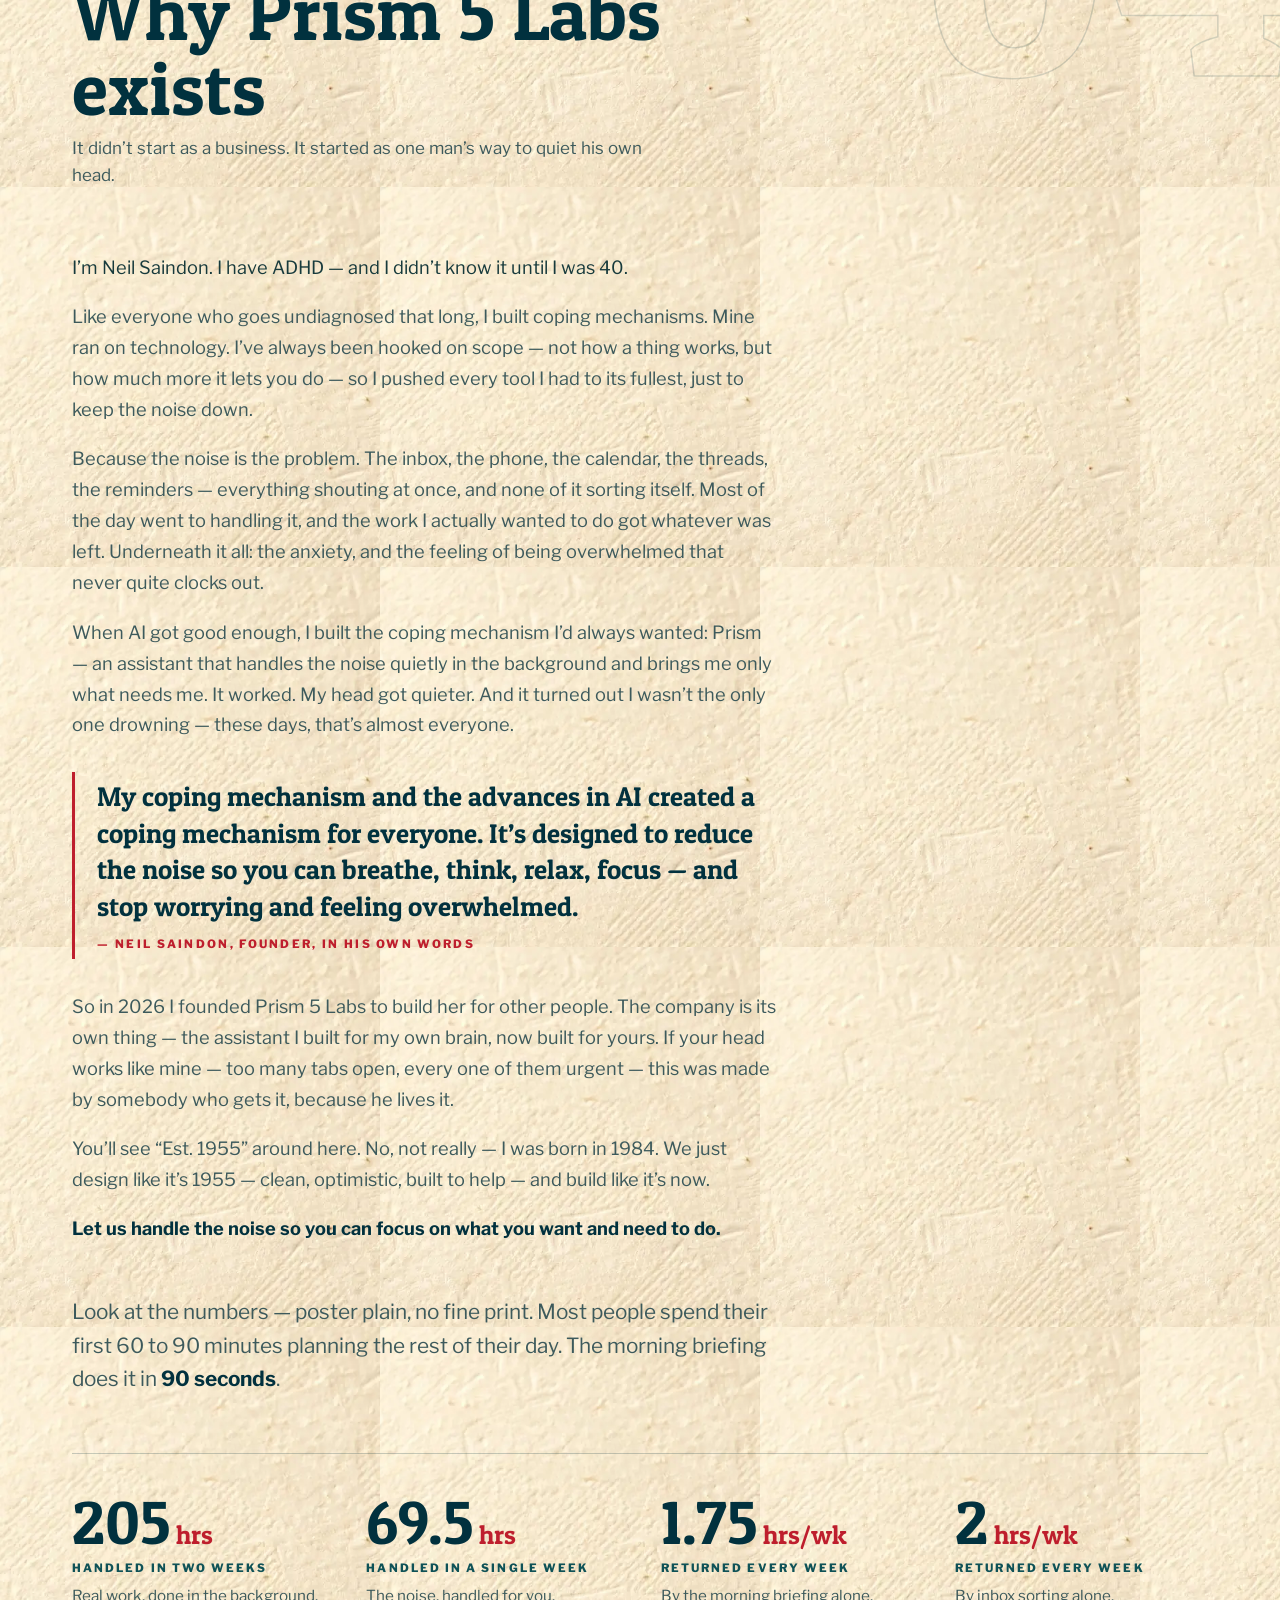
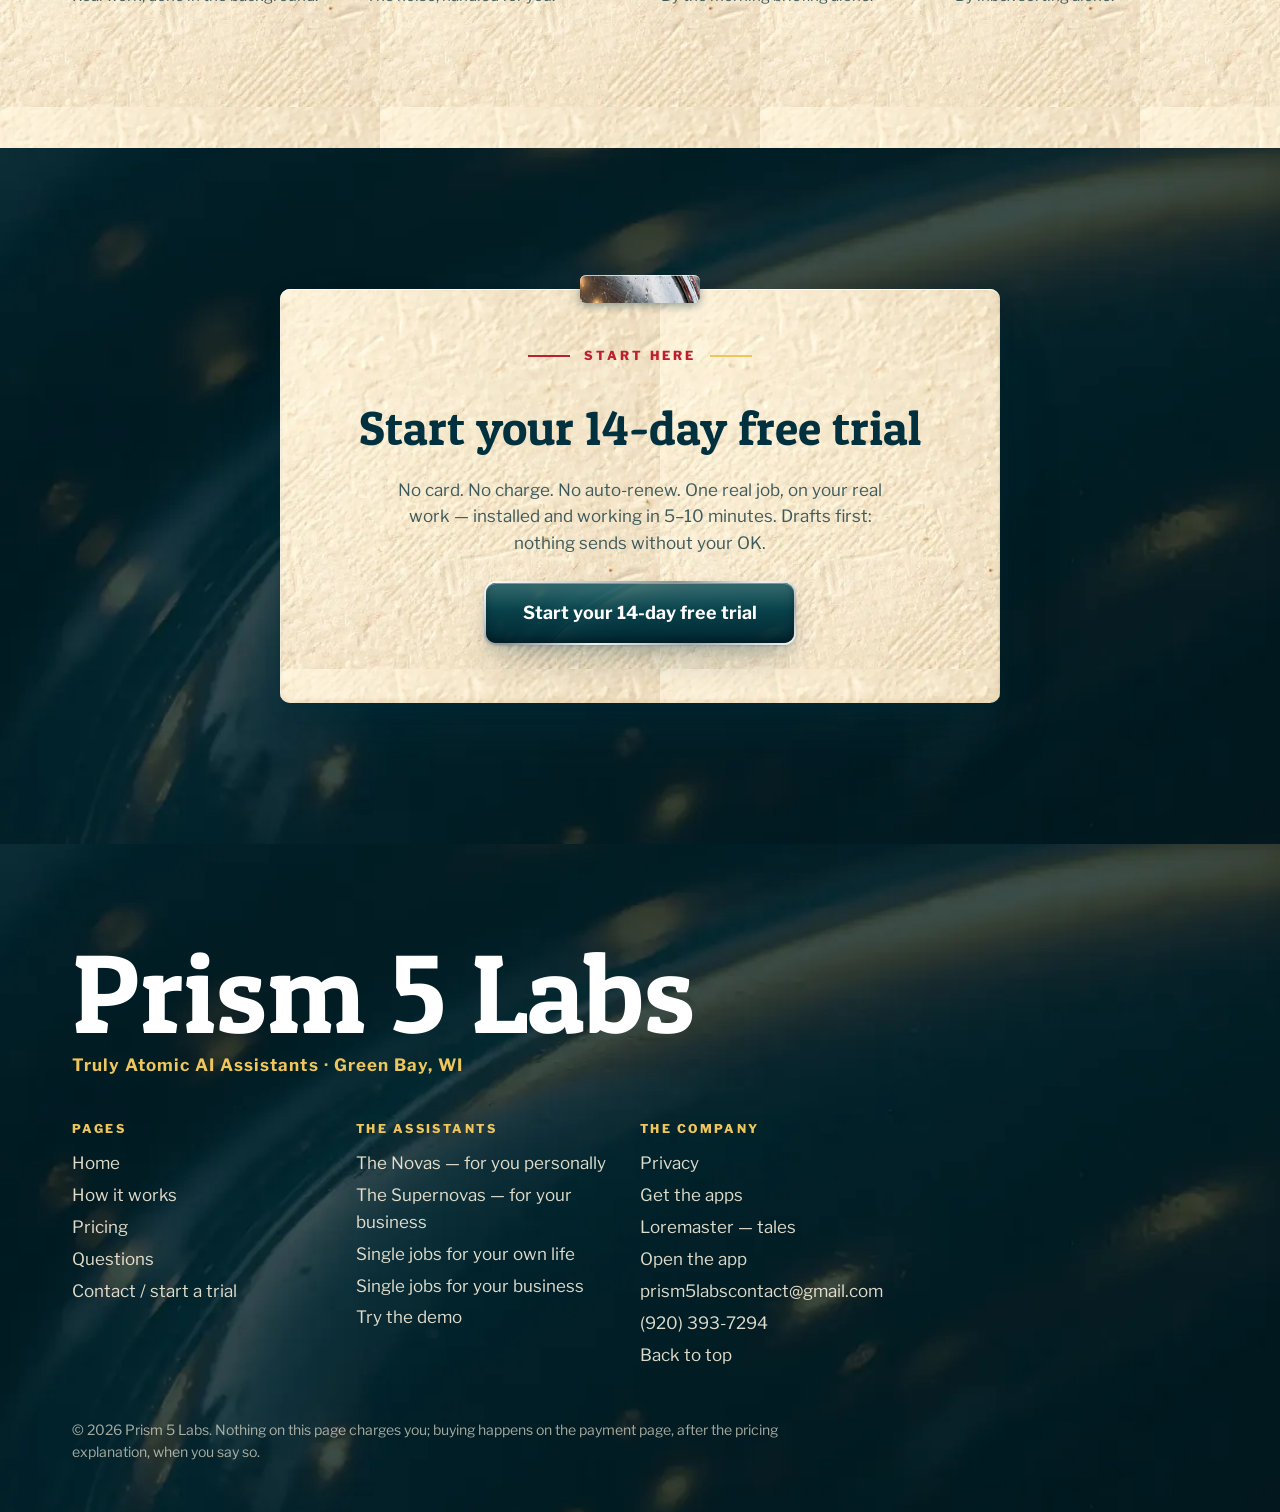
==== commit 30aa2fa3: "Revert welcome film to v2 encodes — v4 voice rejected by Neil (Nov 27 evening)" ====
--- a/index.html
+++ b/index.html
@@ -109,7 +109,7 @@
           <button class="play-disc" id="filmPlay" aria-label="Play the welcome film">▶</button>
         </div>
       </div>
-      <p class="film-cap">The welcome film · 0:53</p>
+      <p class="film-cap">The welcome film · 0:49</p>
     </div>
   </div>
 </section>
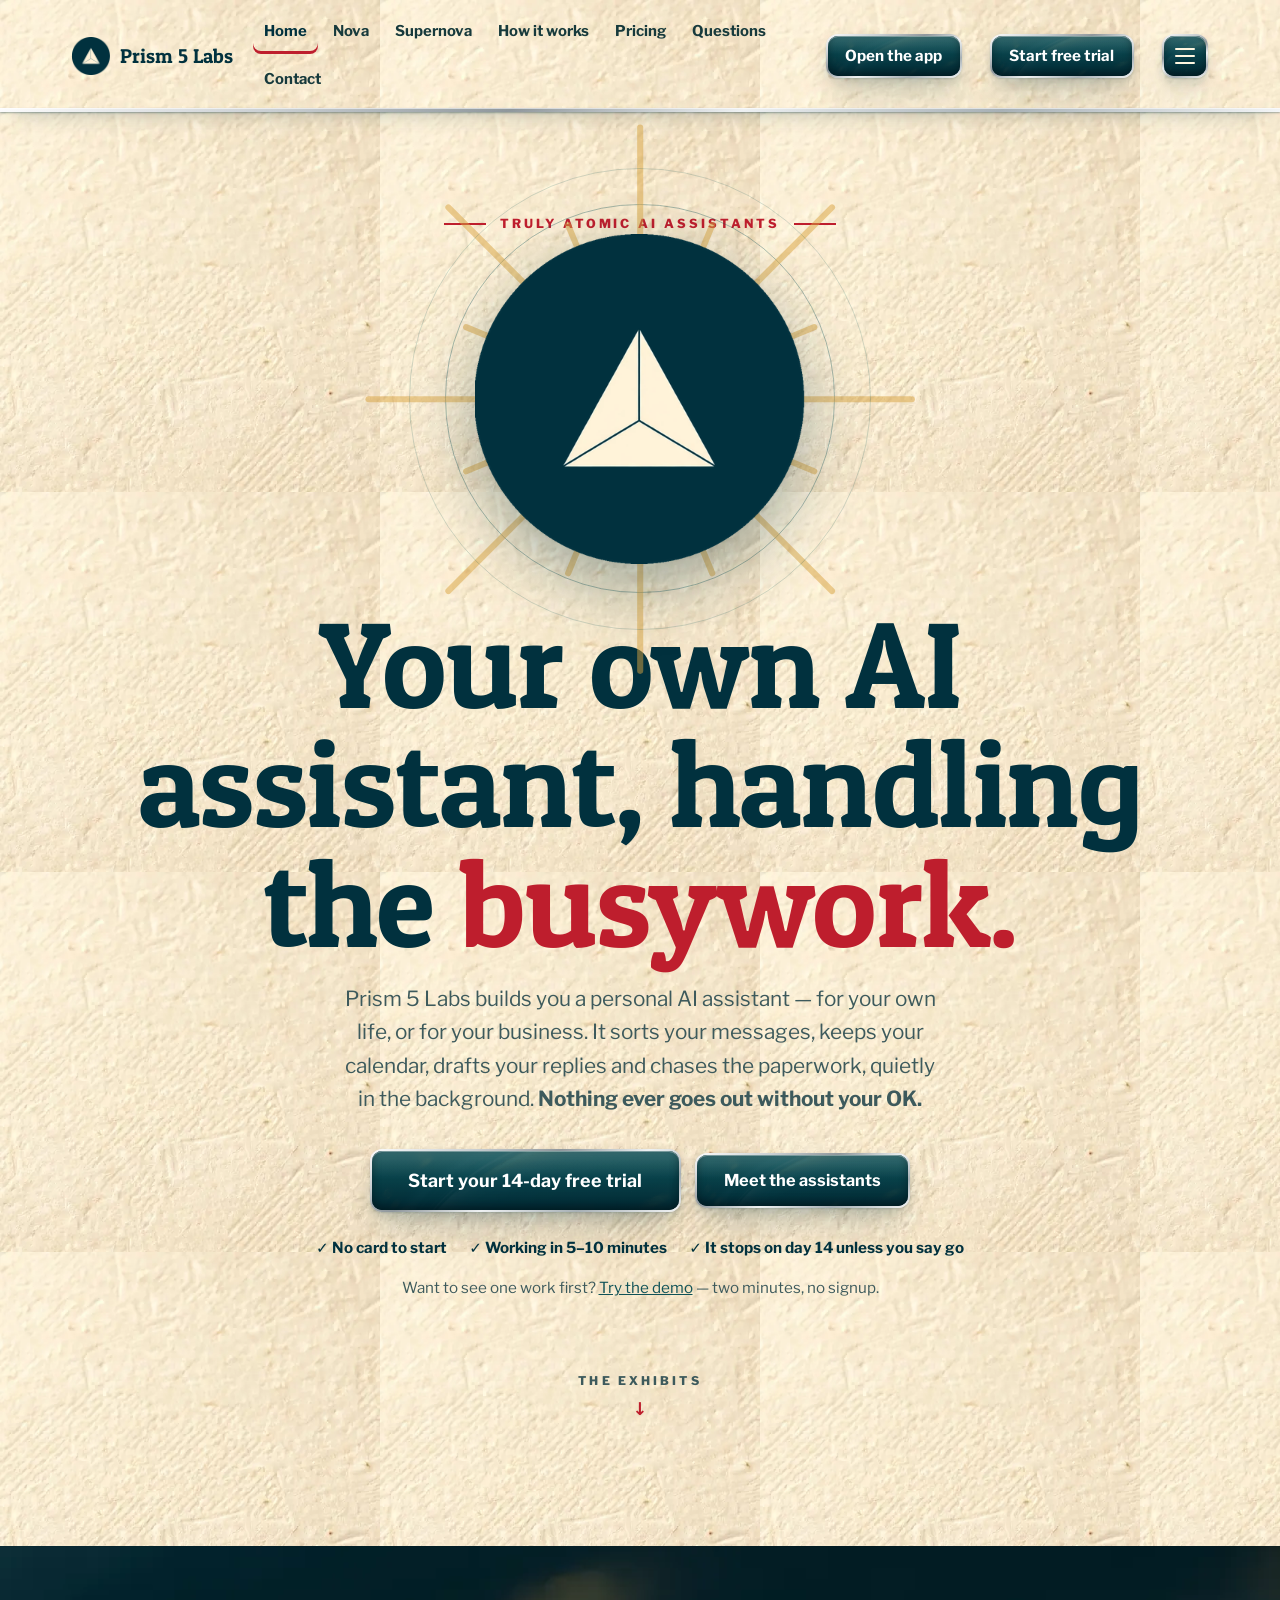
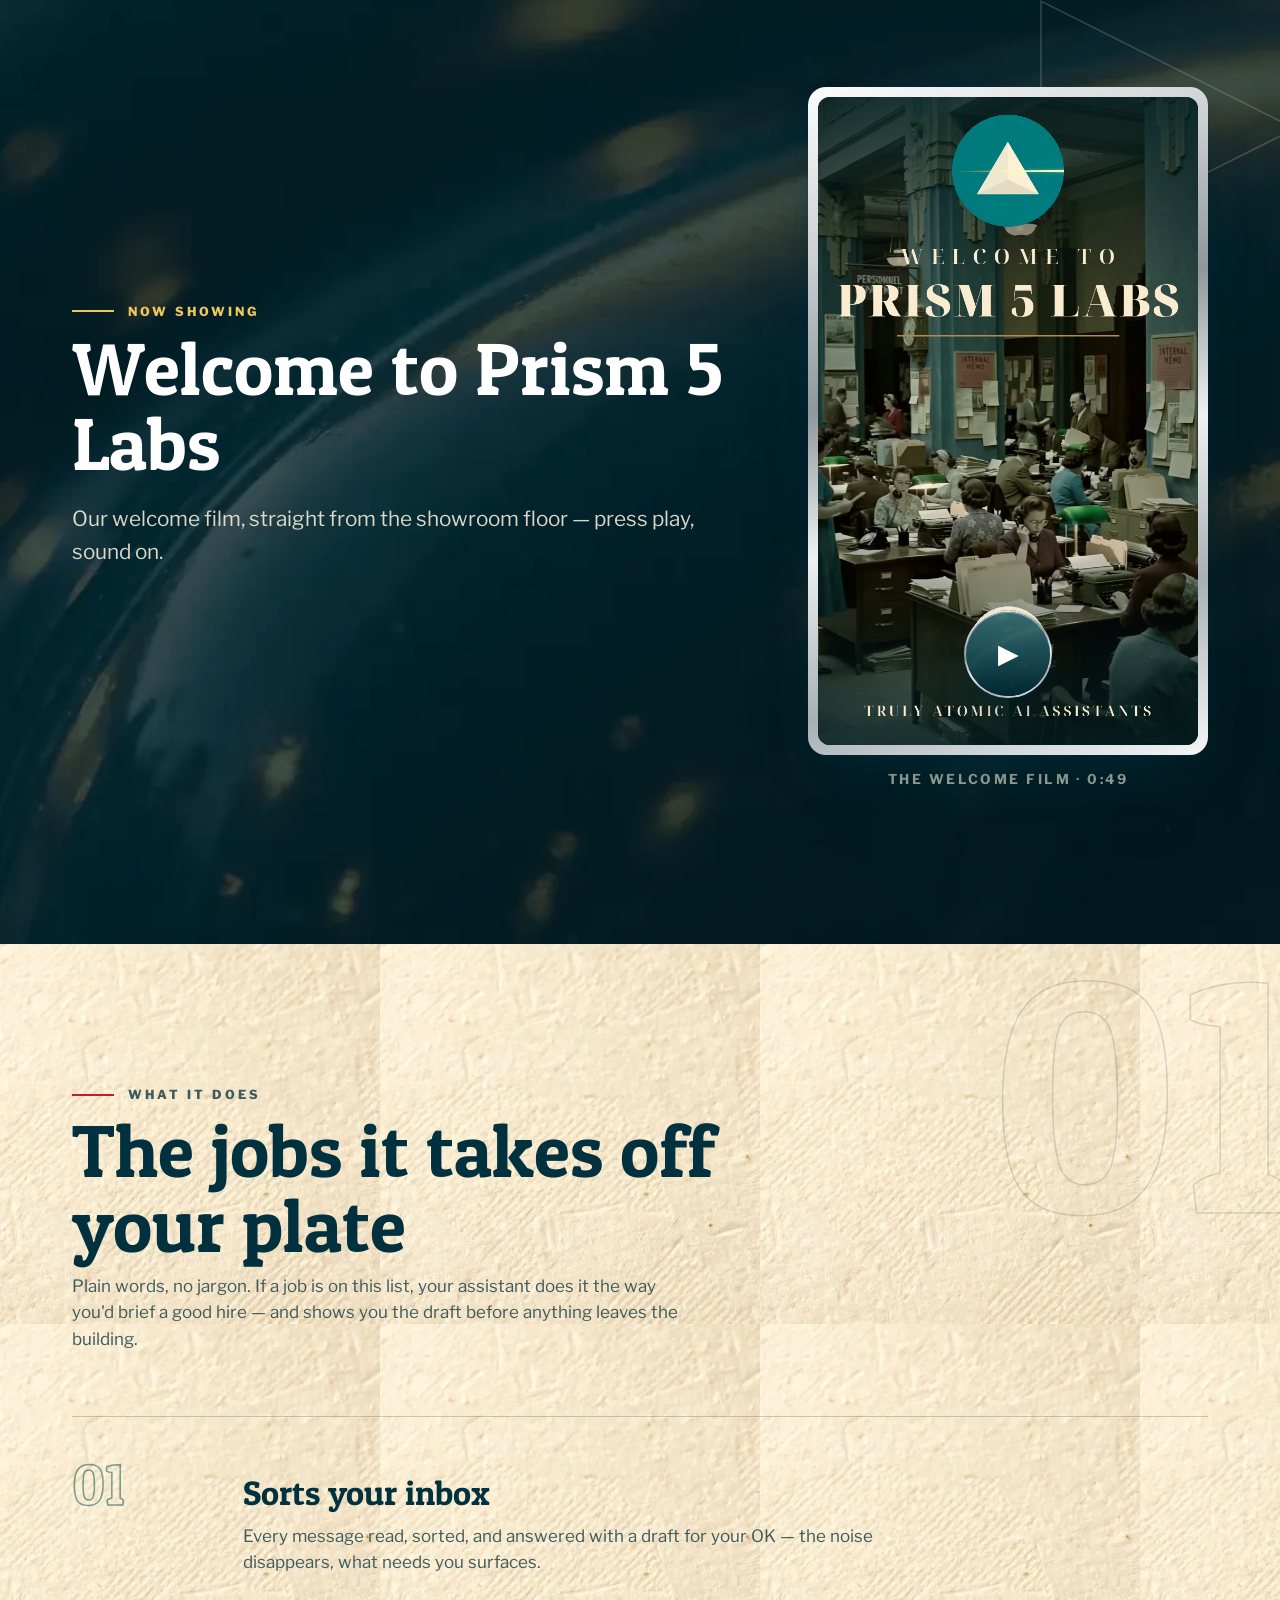
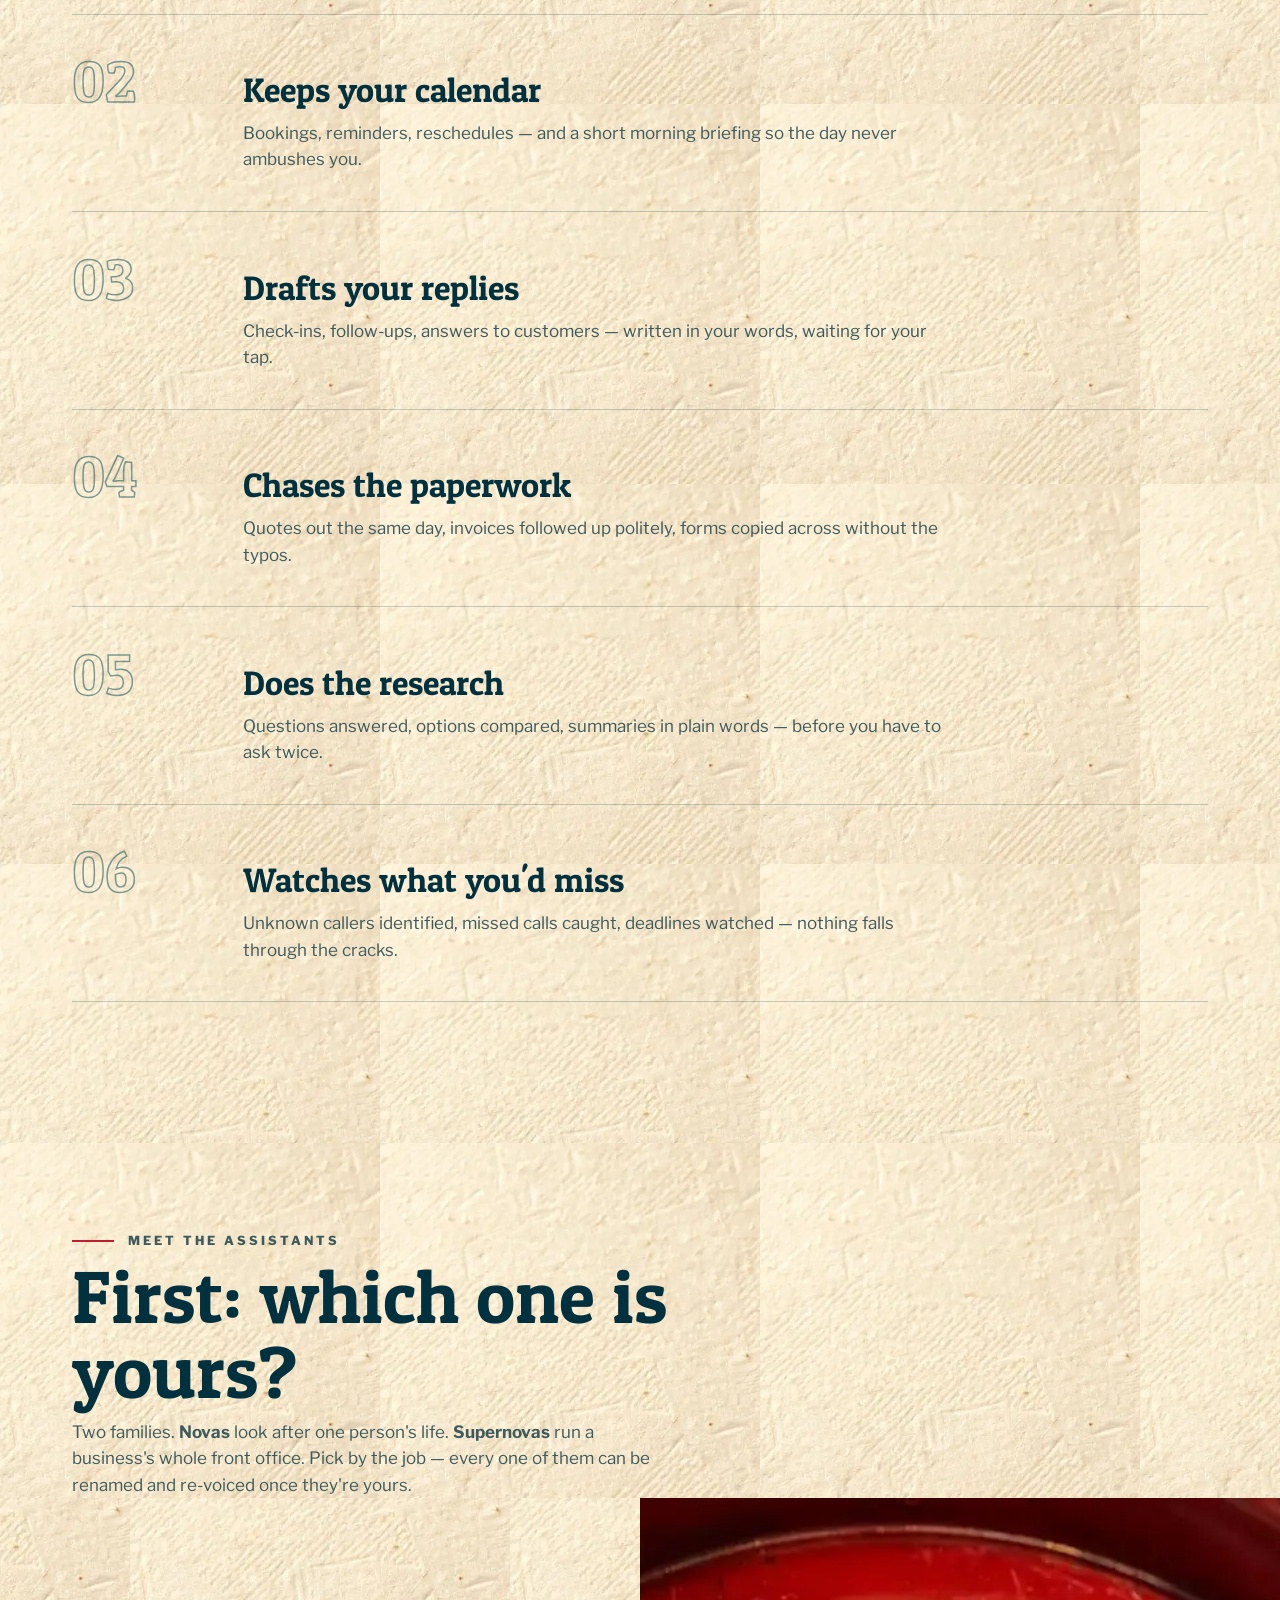
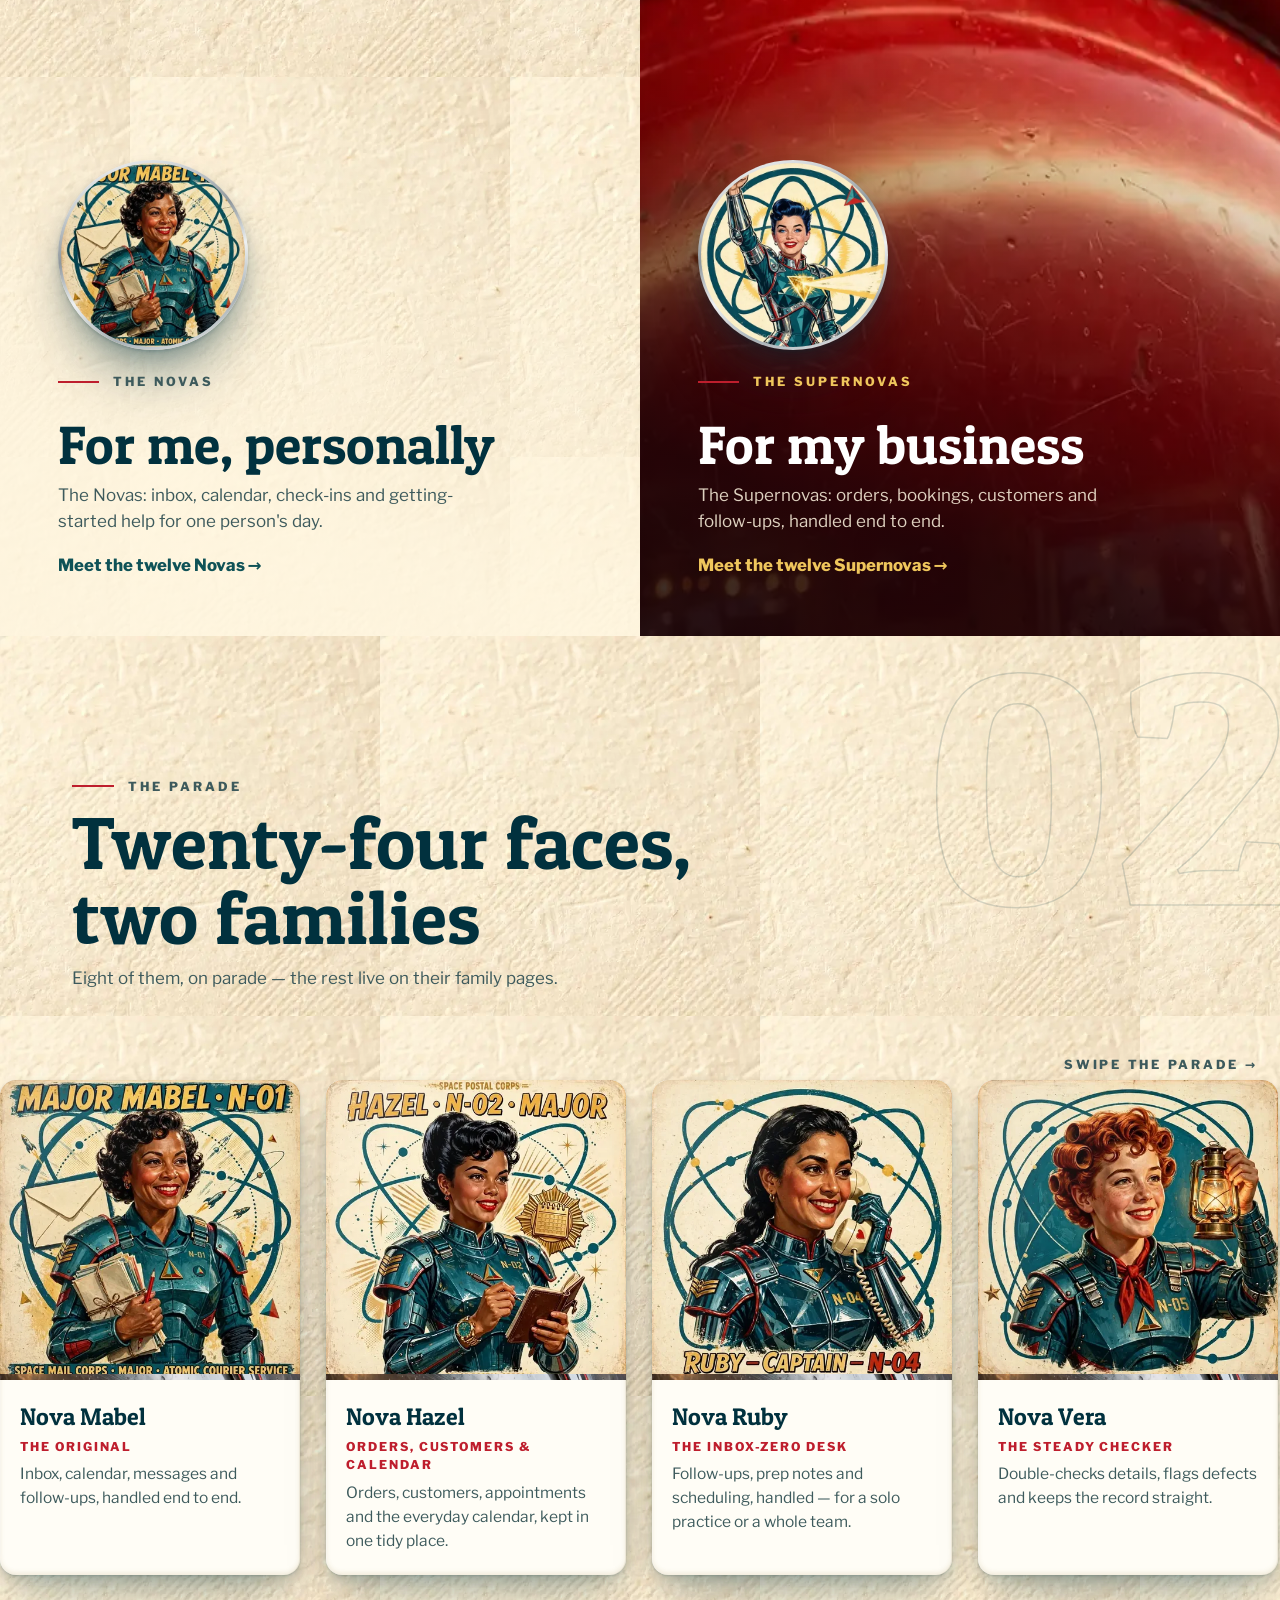
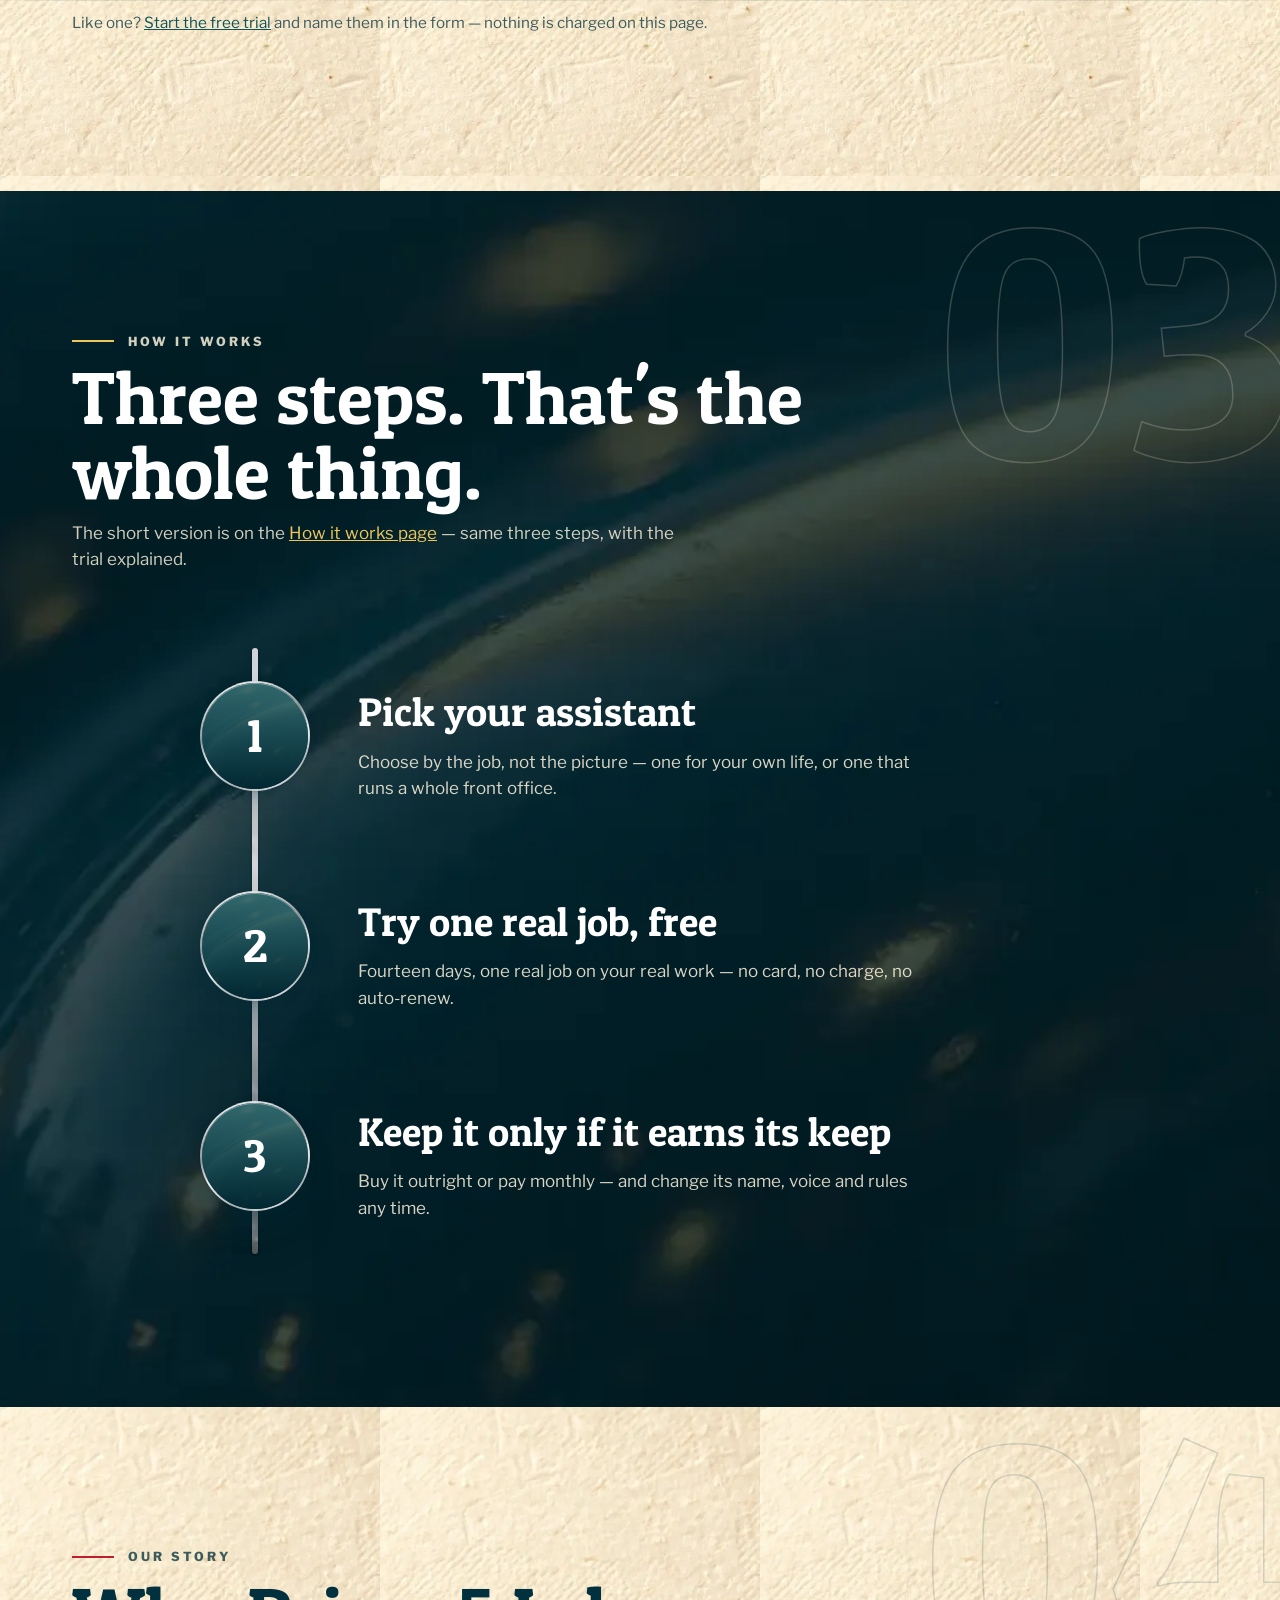
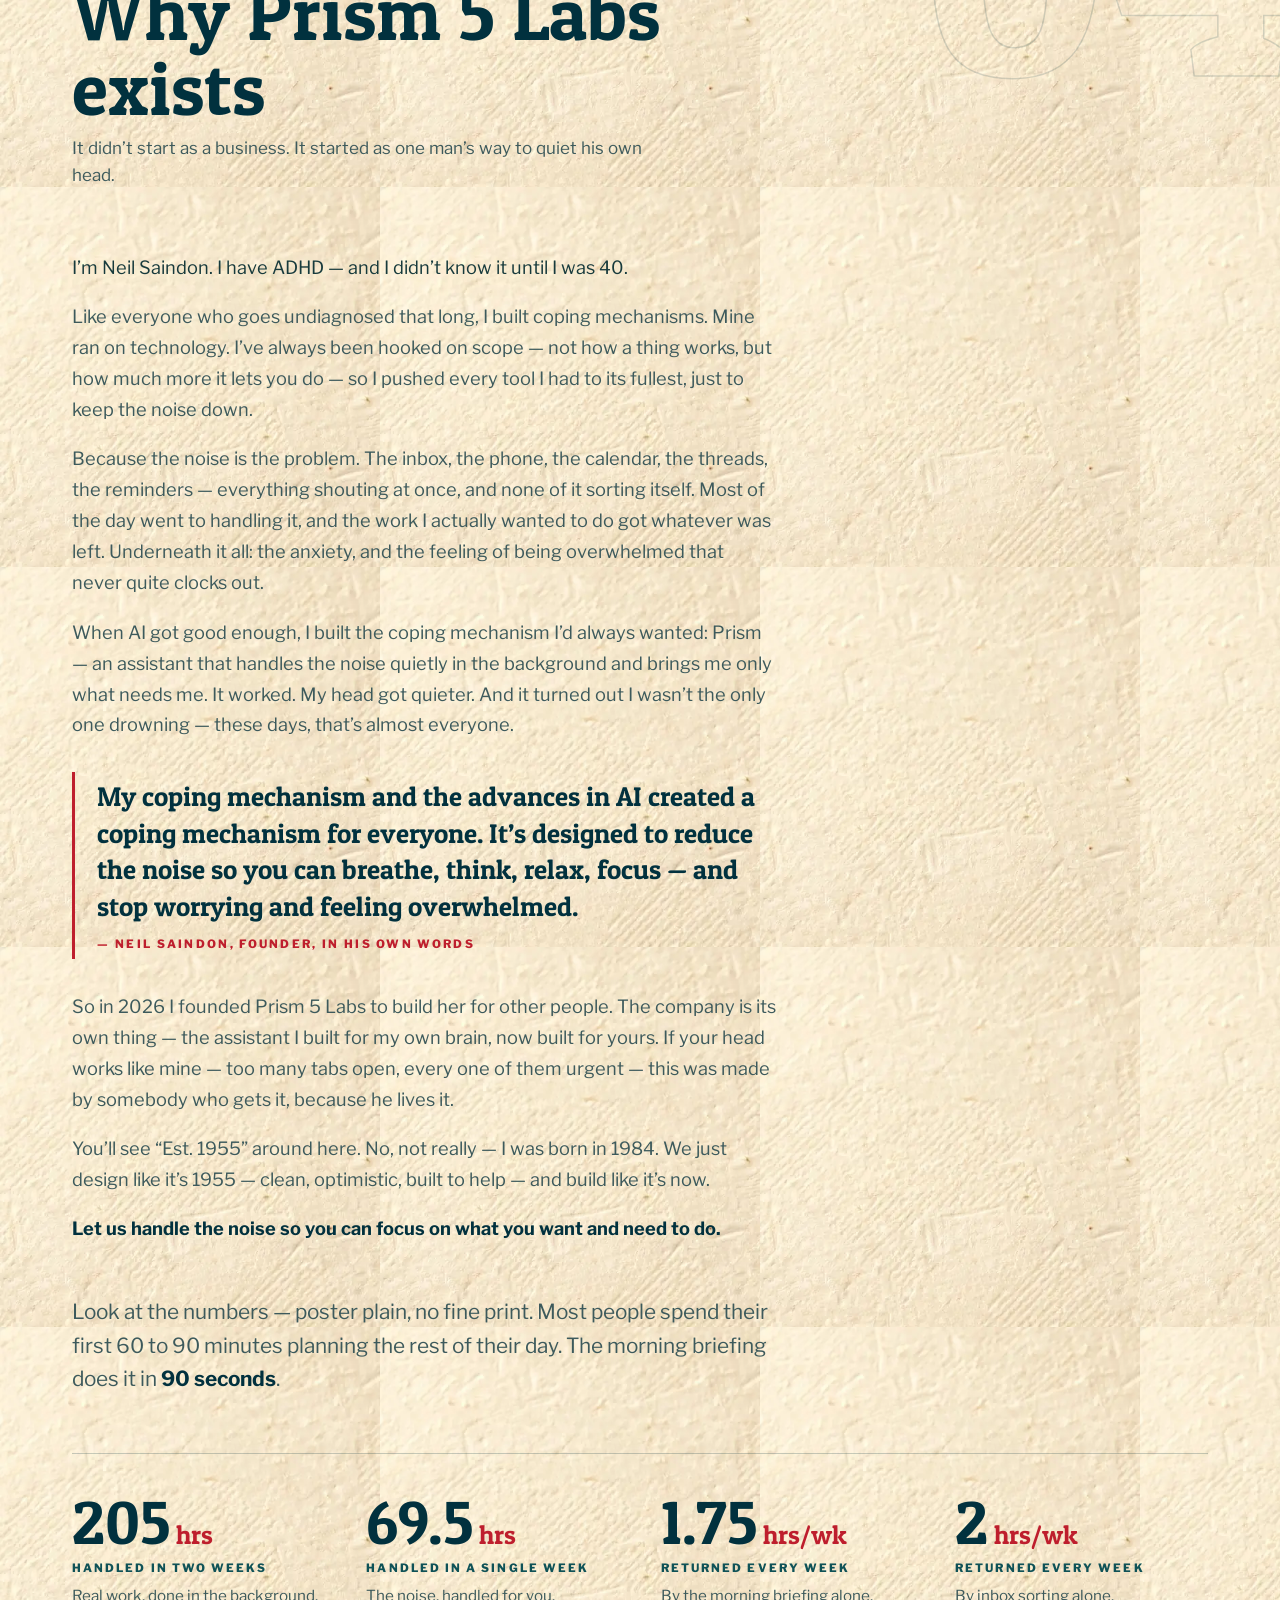
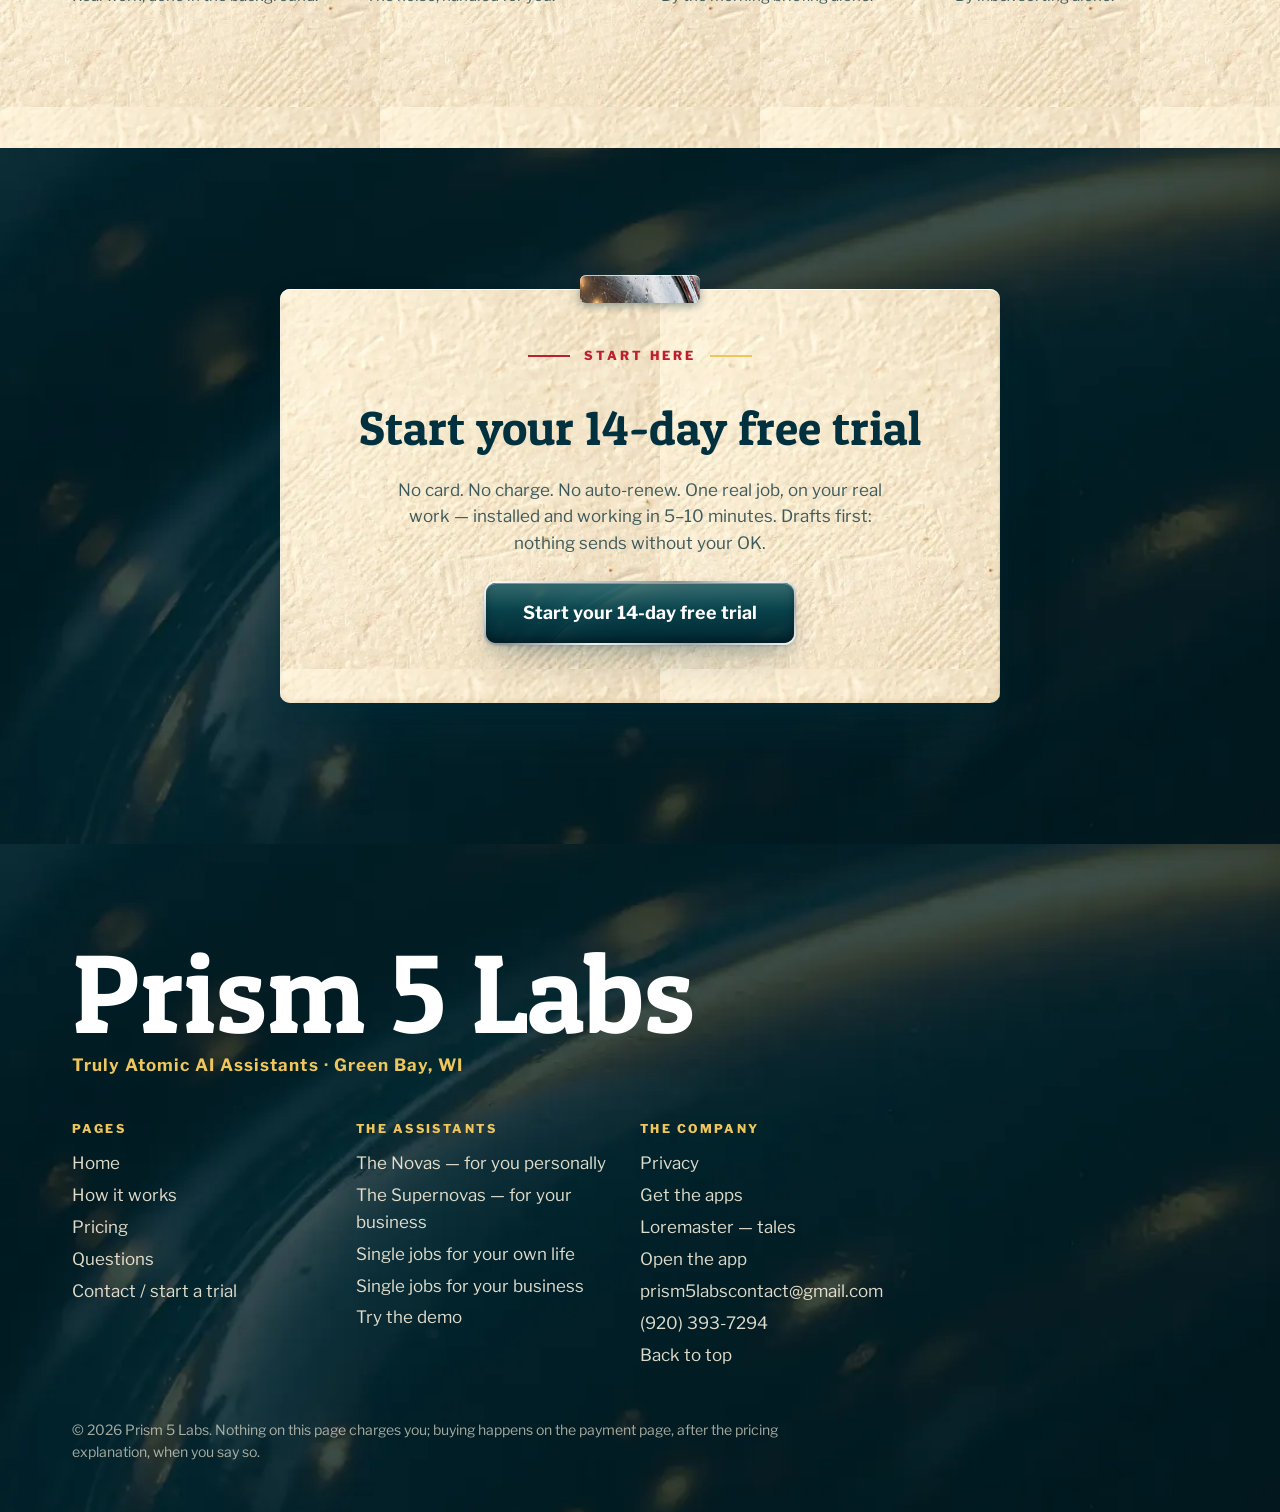
==== commit 01b2c010: "Nova Jude is now Nova Vera (Nov 27, 2026, Neil's order) The Steady Checker (Nº 05) keeps her portrai" ====
--- a/index.html
+++ b/index.html
@@ -165,7 +165,7 @@
   <div class="parade"><a class="plate reveal" href="nova.html"><div class="art"><img loading="lazy" src="assets/img/nova-mabel.webp" alt="Nova Mabel"></div><div class="p-body"><h3>Nova Mabel</h3><p class="desk">The Original</p><p>Inbox, calendar, messages and follow-ups, handled end to end.</p></div></a>
 <a class="plate reveal" href="nova.html"><div class="art"><img loading="lazy" src="assets/img/nova-hazel.webp" alt="Nova Hazel"></div><div class="p-body"><h3>Nova Hazel</h3><p class="desk">Orders, Customers & Calendar</p><p>Orders, customers, appointments and the everyday calendar, kept in one tidy place.</p></div></a>
 <a class="plate reveal" href="nova.html"><div class="art"><img loading="lazy" src="assets/img/nova-ruby.webp" alt="Nova Ruby"></div><div class="p-body"><h3>Nova Ruby</h3><p class="desk">The Inbox-Zero Desk</p><p>Follow-ups, prep notes and scheduling, handled — for a solo practice or a whole team.</p></div></a>
-<a class="plate reveal" href="nova.html"><div class="art"><img loading="lazy" src="assets/img/nova-jude.webp" alt="Nova Jude"></div><div class="p-body"><h3>Nova Jude</h3><p class="desk">The Steady Checker</p><p>Double-checks details, flags defects and keeps the record straight.</p></div></a>
+<a class="plate reveal" href="nova.html"><div class="art"><img loading="lazy" src="assets/img/nova-vera.webp" alt="Nova Vera"></div><div class="p-body"><h3>Nova Vera</h3><p class="desk">The Steady Checker</p><p>Double-checks details, flags defects and keeps the record straight.</p></div></a>
 <a class="plate reveal" href="supernova.html"><div class="art"><img loading="lazy" src="assets/img/supernova-prism.webp" alt="Supernova Prism"></div><div class="p-body"><h3>Supernova Prism</h3><p class="desk">The Original</p><p>Inbox, calendar, messages and follow-ups, handled end to end.</p></div></a>
 <a class="plate reveal" href="supernova.html"><div class="art"><img loading="lazy" src="assets/img/supernova-juniper.webp" alt="Supernova Juniper"></div><div class="p-body"><h3>Supernova Juniper</h3><p class="desk">Orders, Customers & Calendar</p><p>Orders, customers, appointments and the everyday calendar, kept in one tidy place.</p></div></a>
 <a class="plate reveal" href="supernova.html"><div class="art"><img loading="lazy" src="assets/img/supernova-encore.webp" alt="Supernova Encore"></div><div class="p-body"><h3>Supernova Encore</h3><p class="desk">The Booking Desk</p><p>Inquiries answered the same day; dates held and agreements chased until they're signed.</p></div></a>
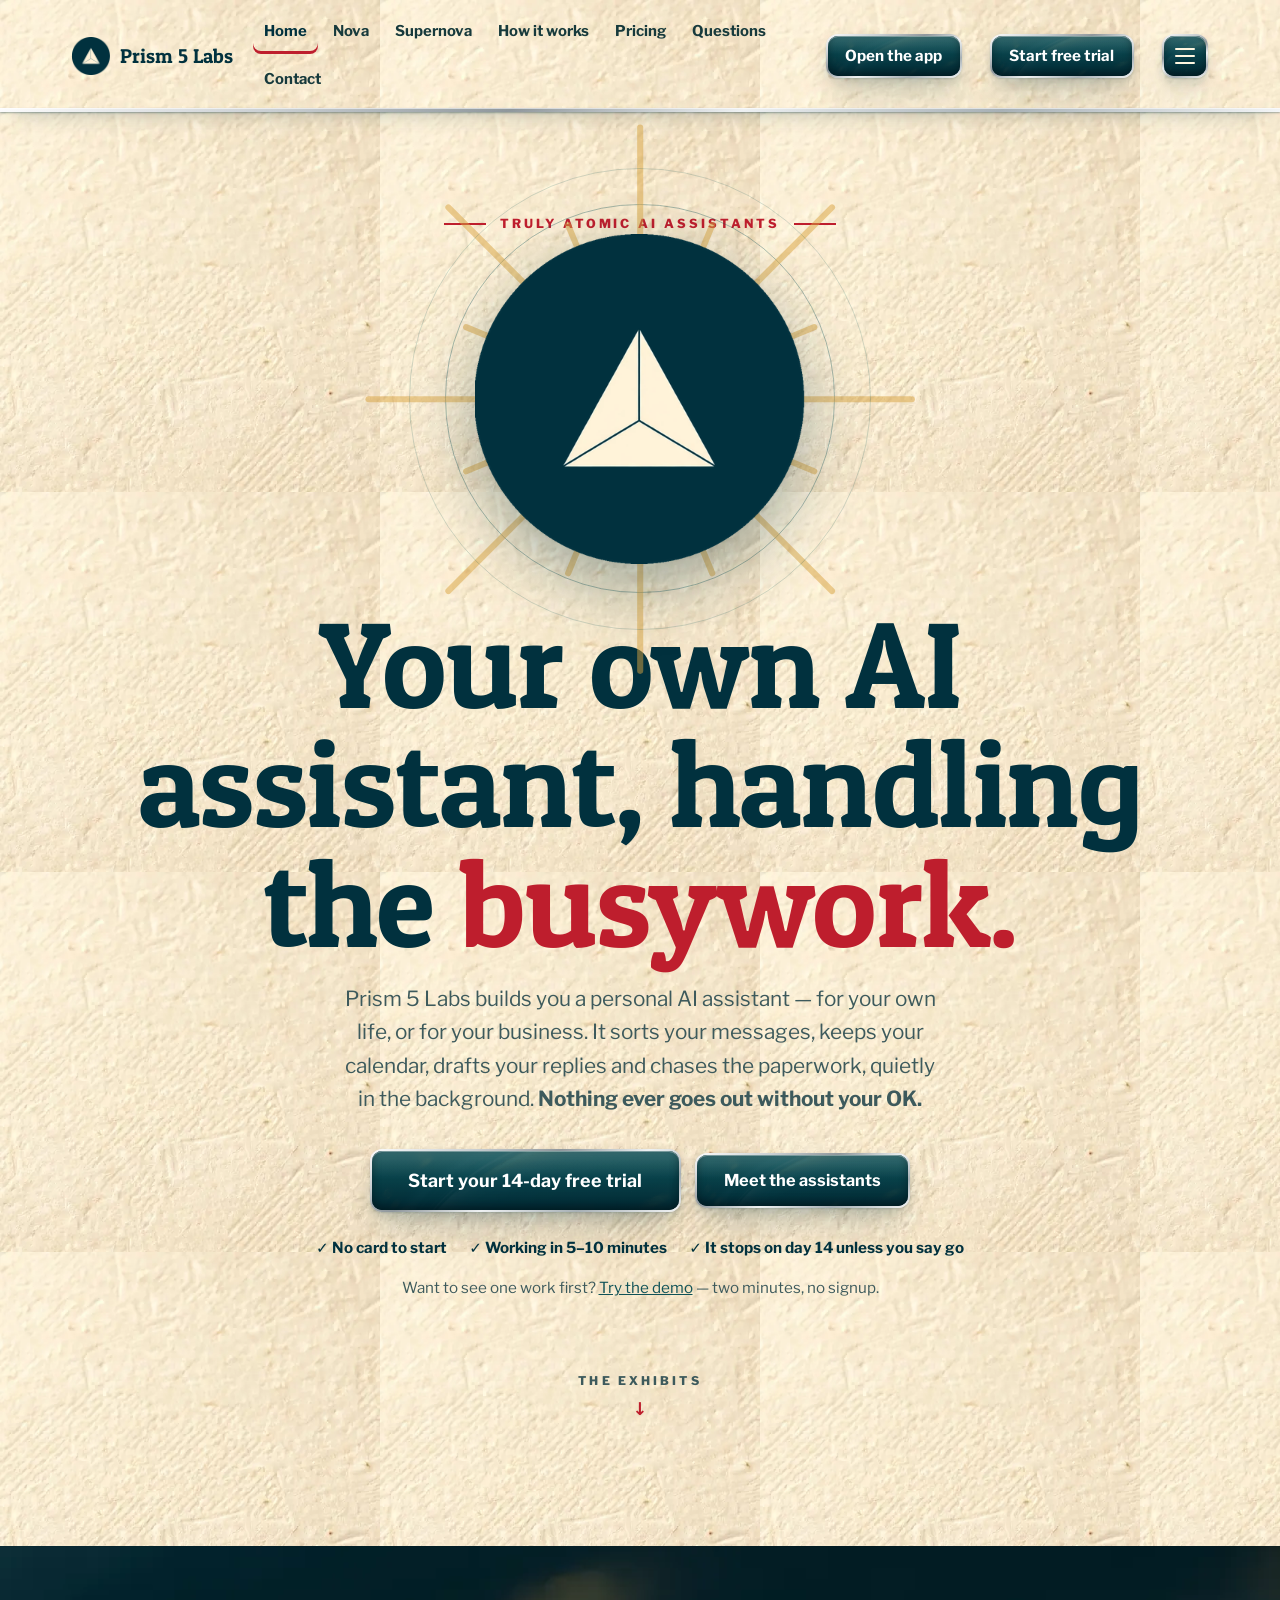
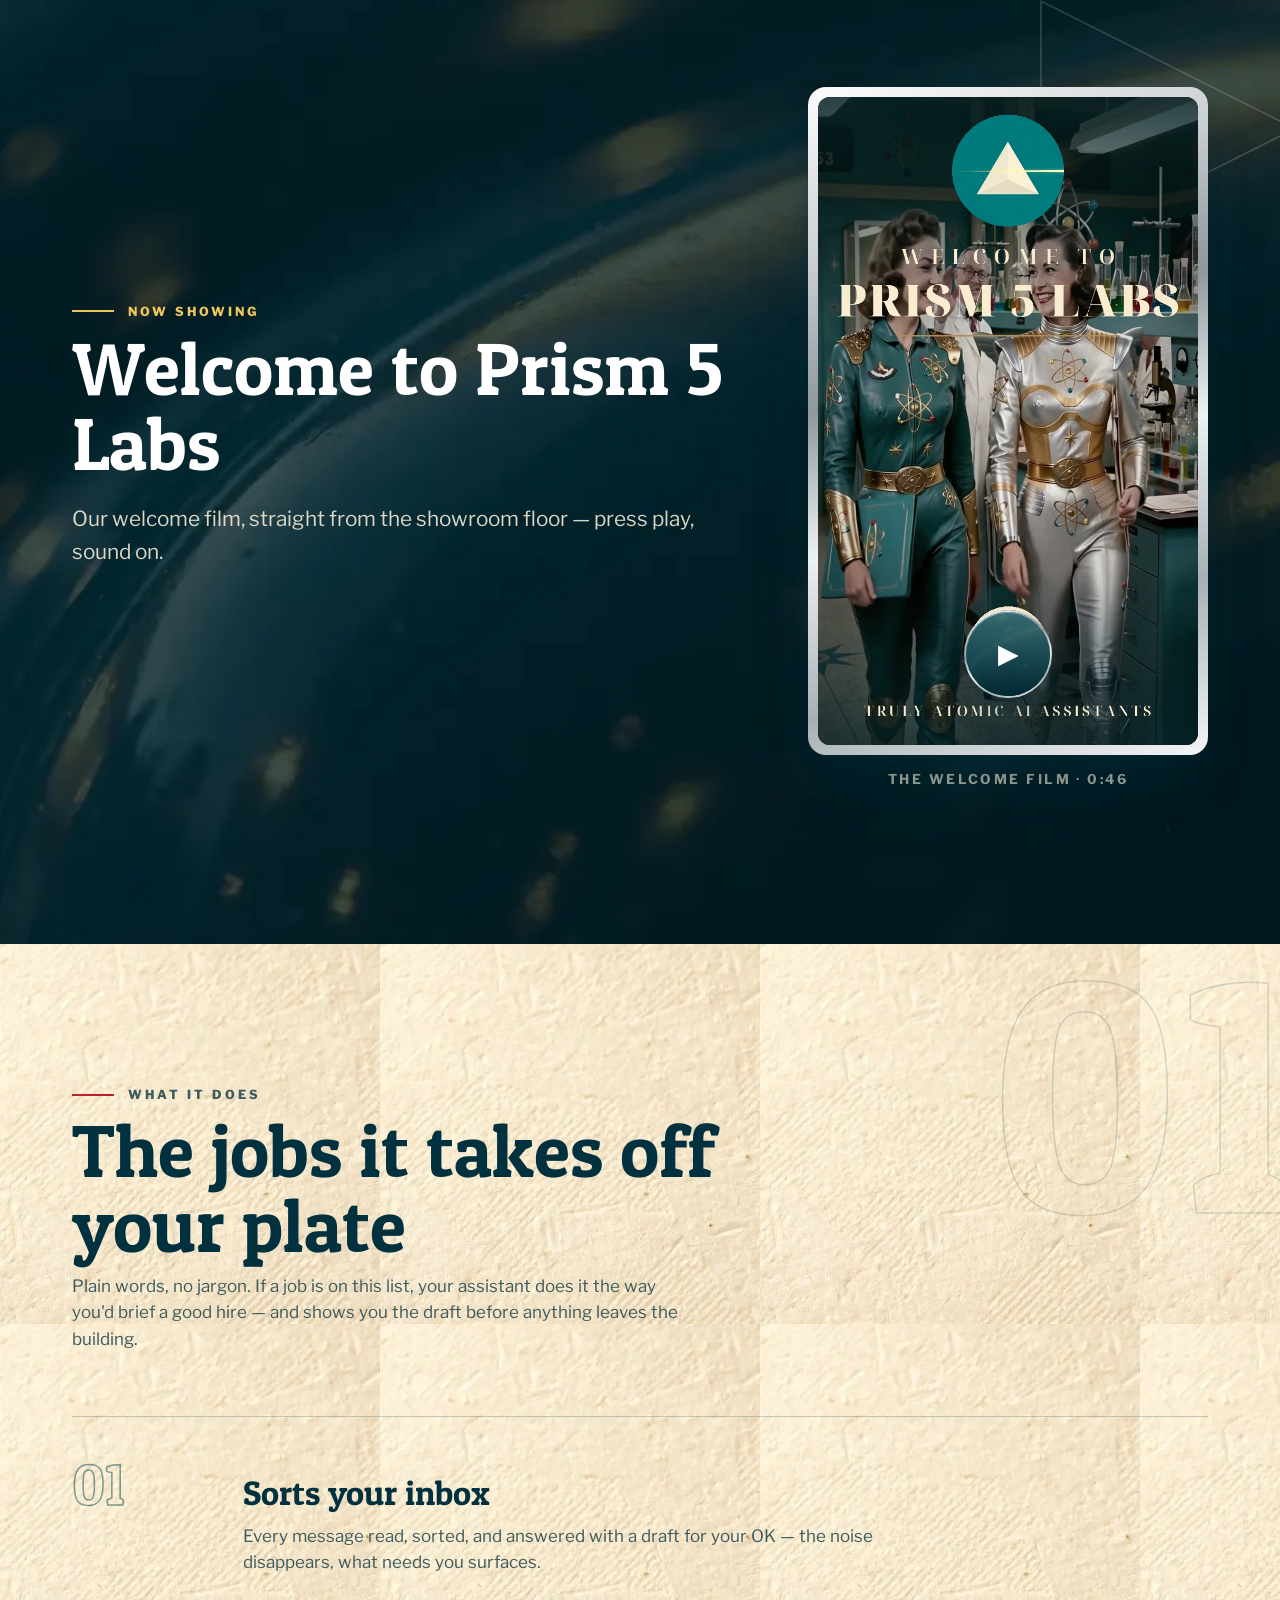
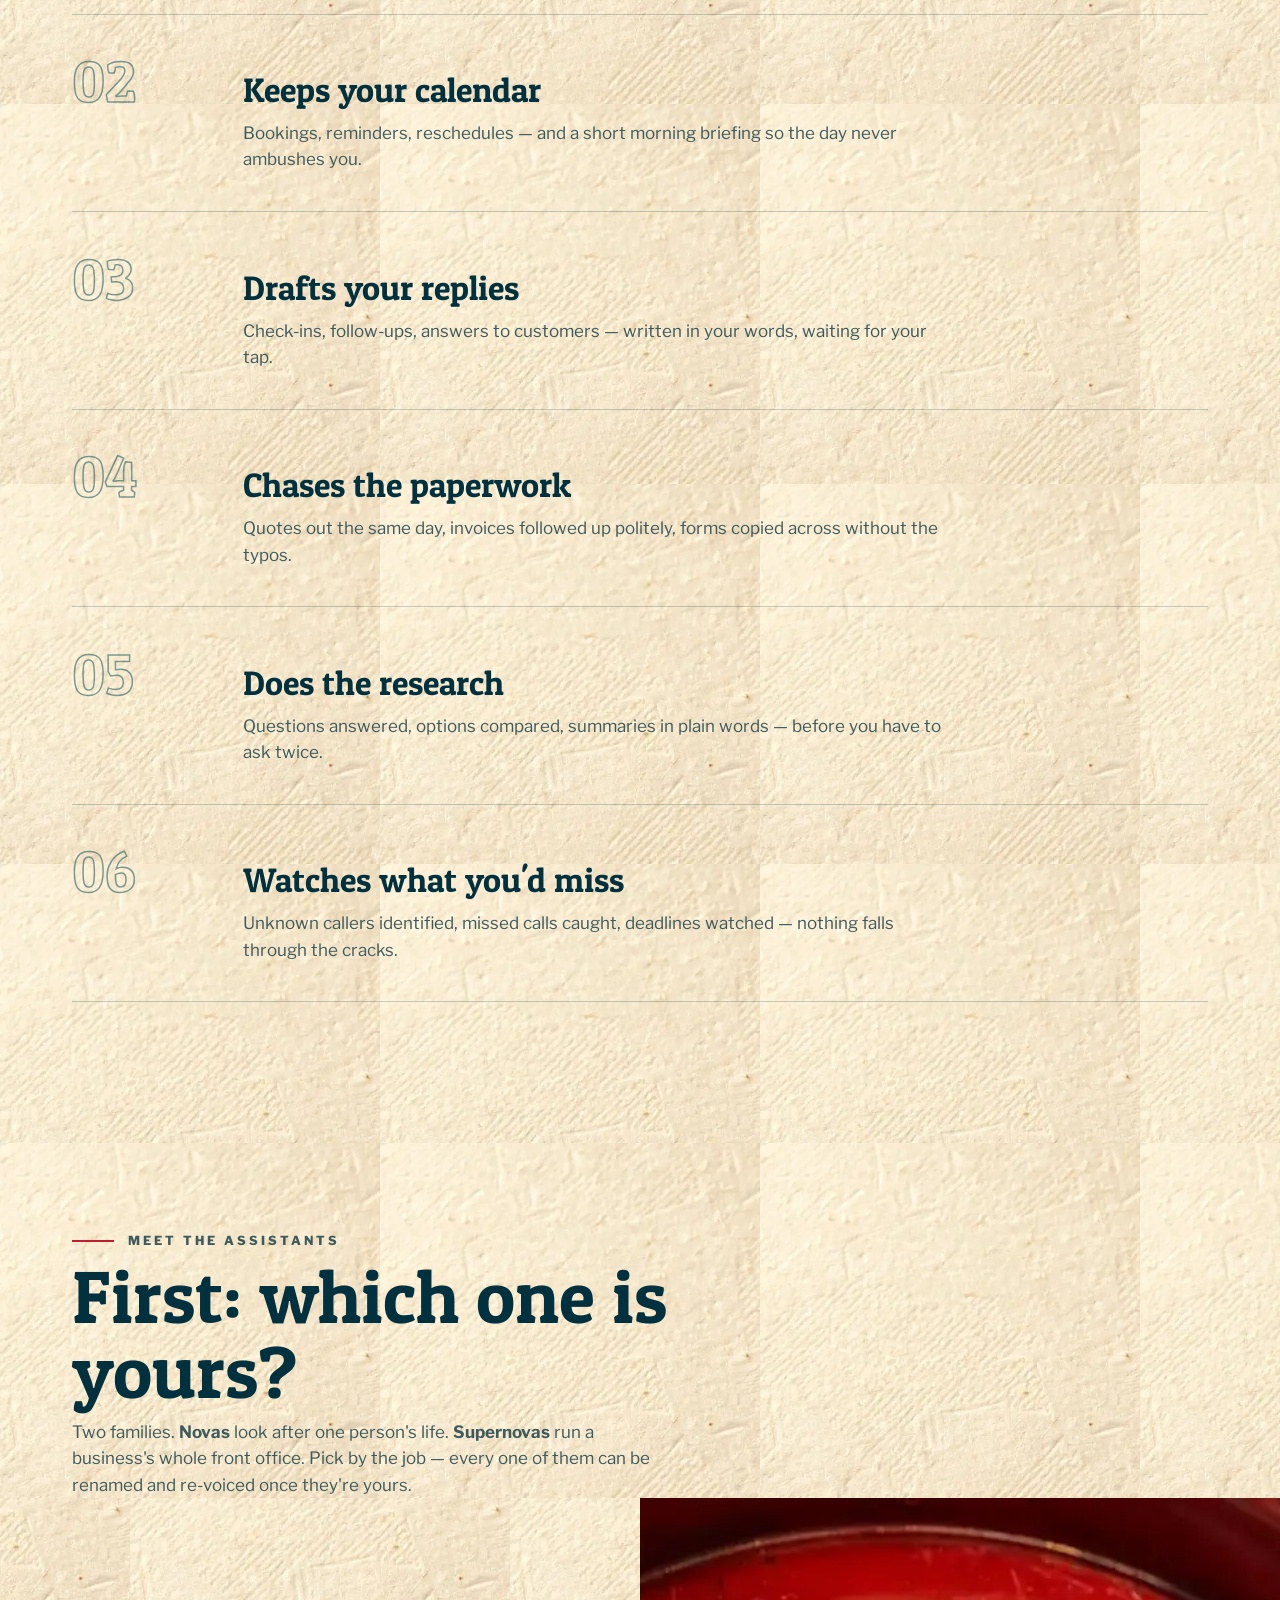
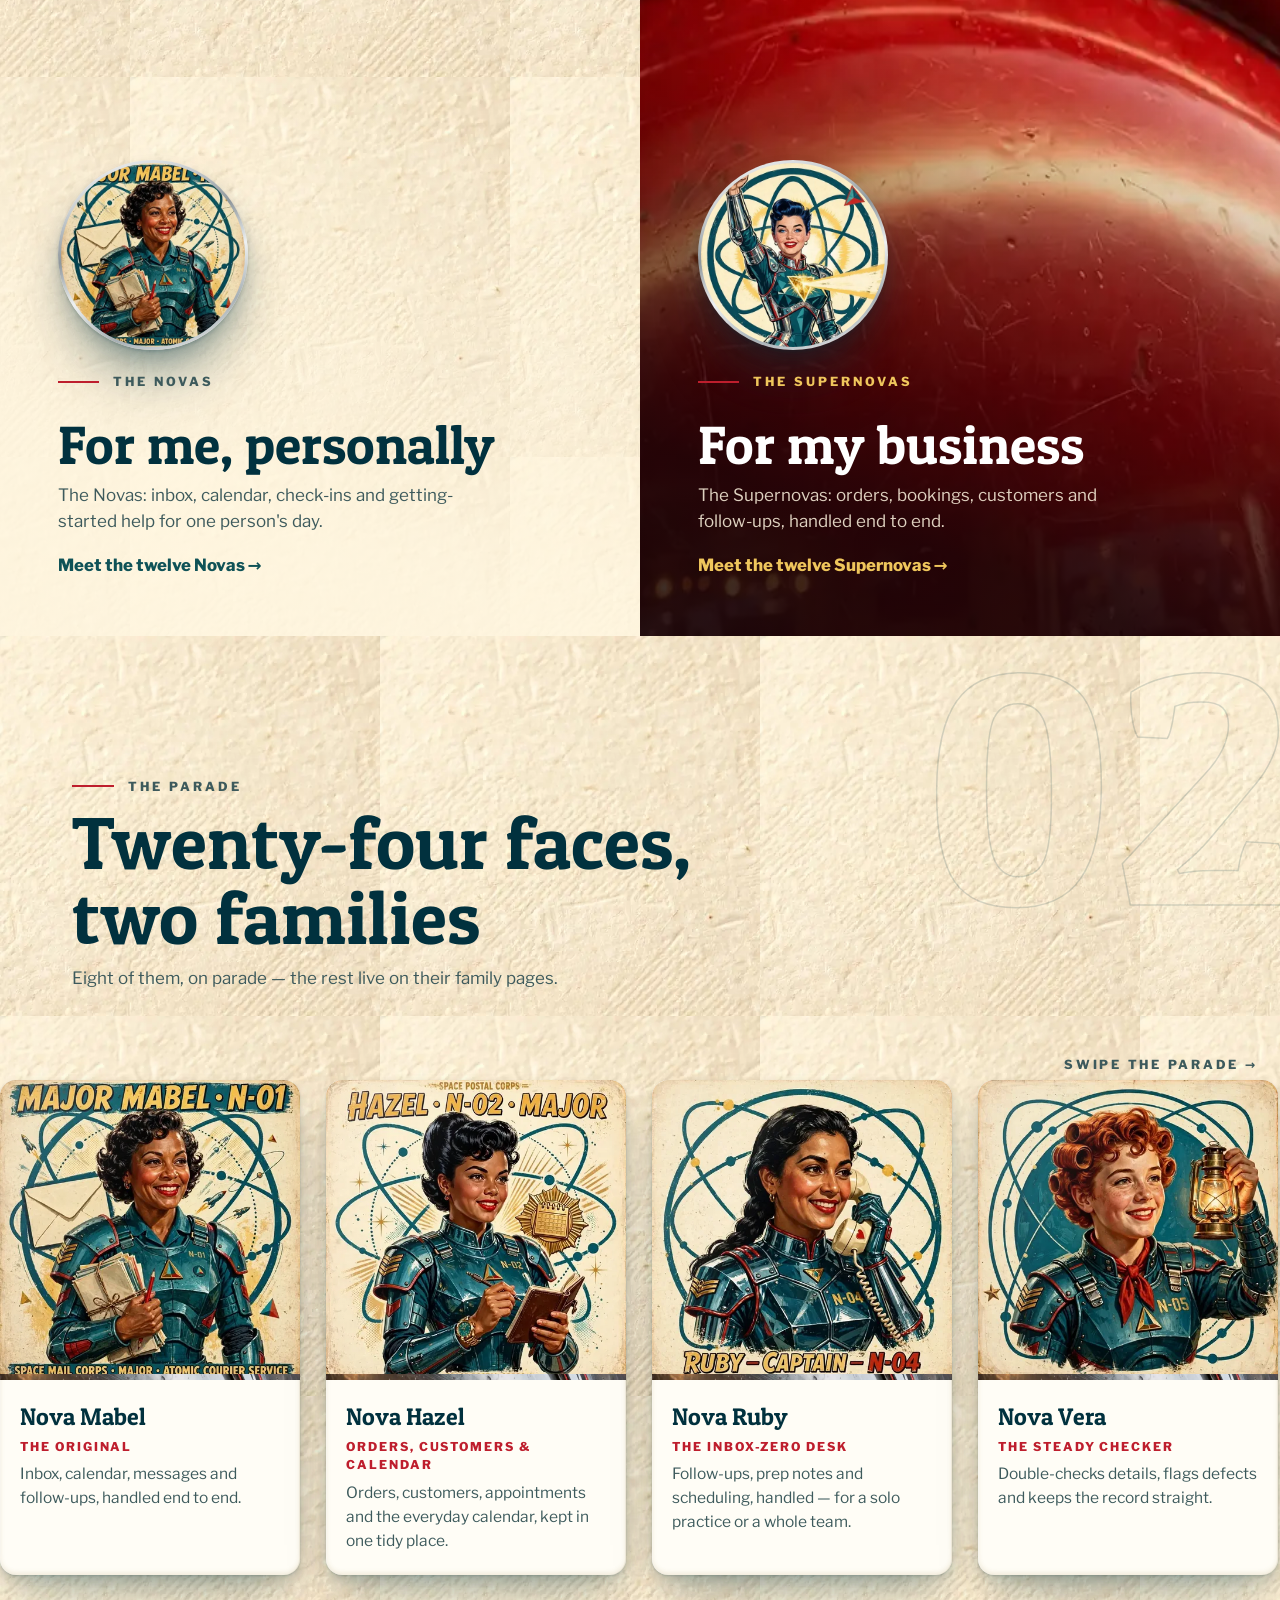
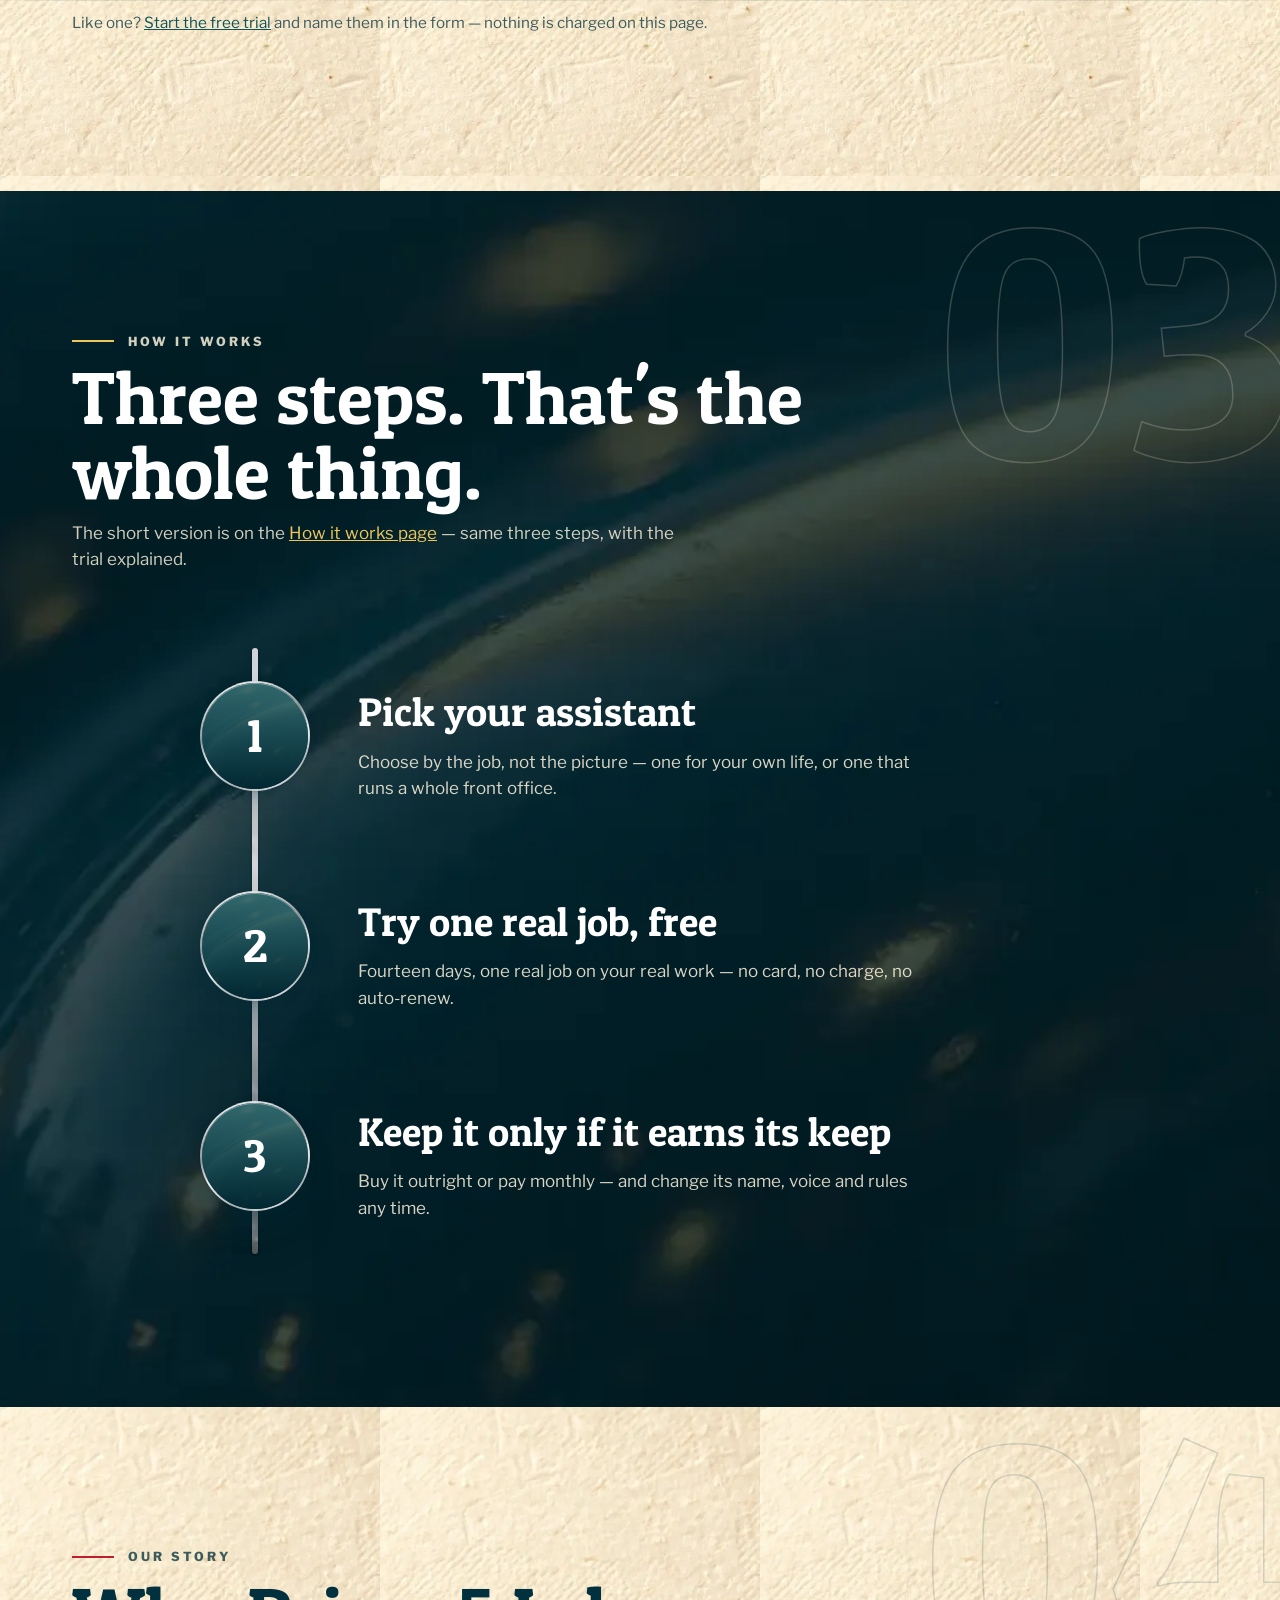
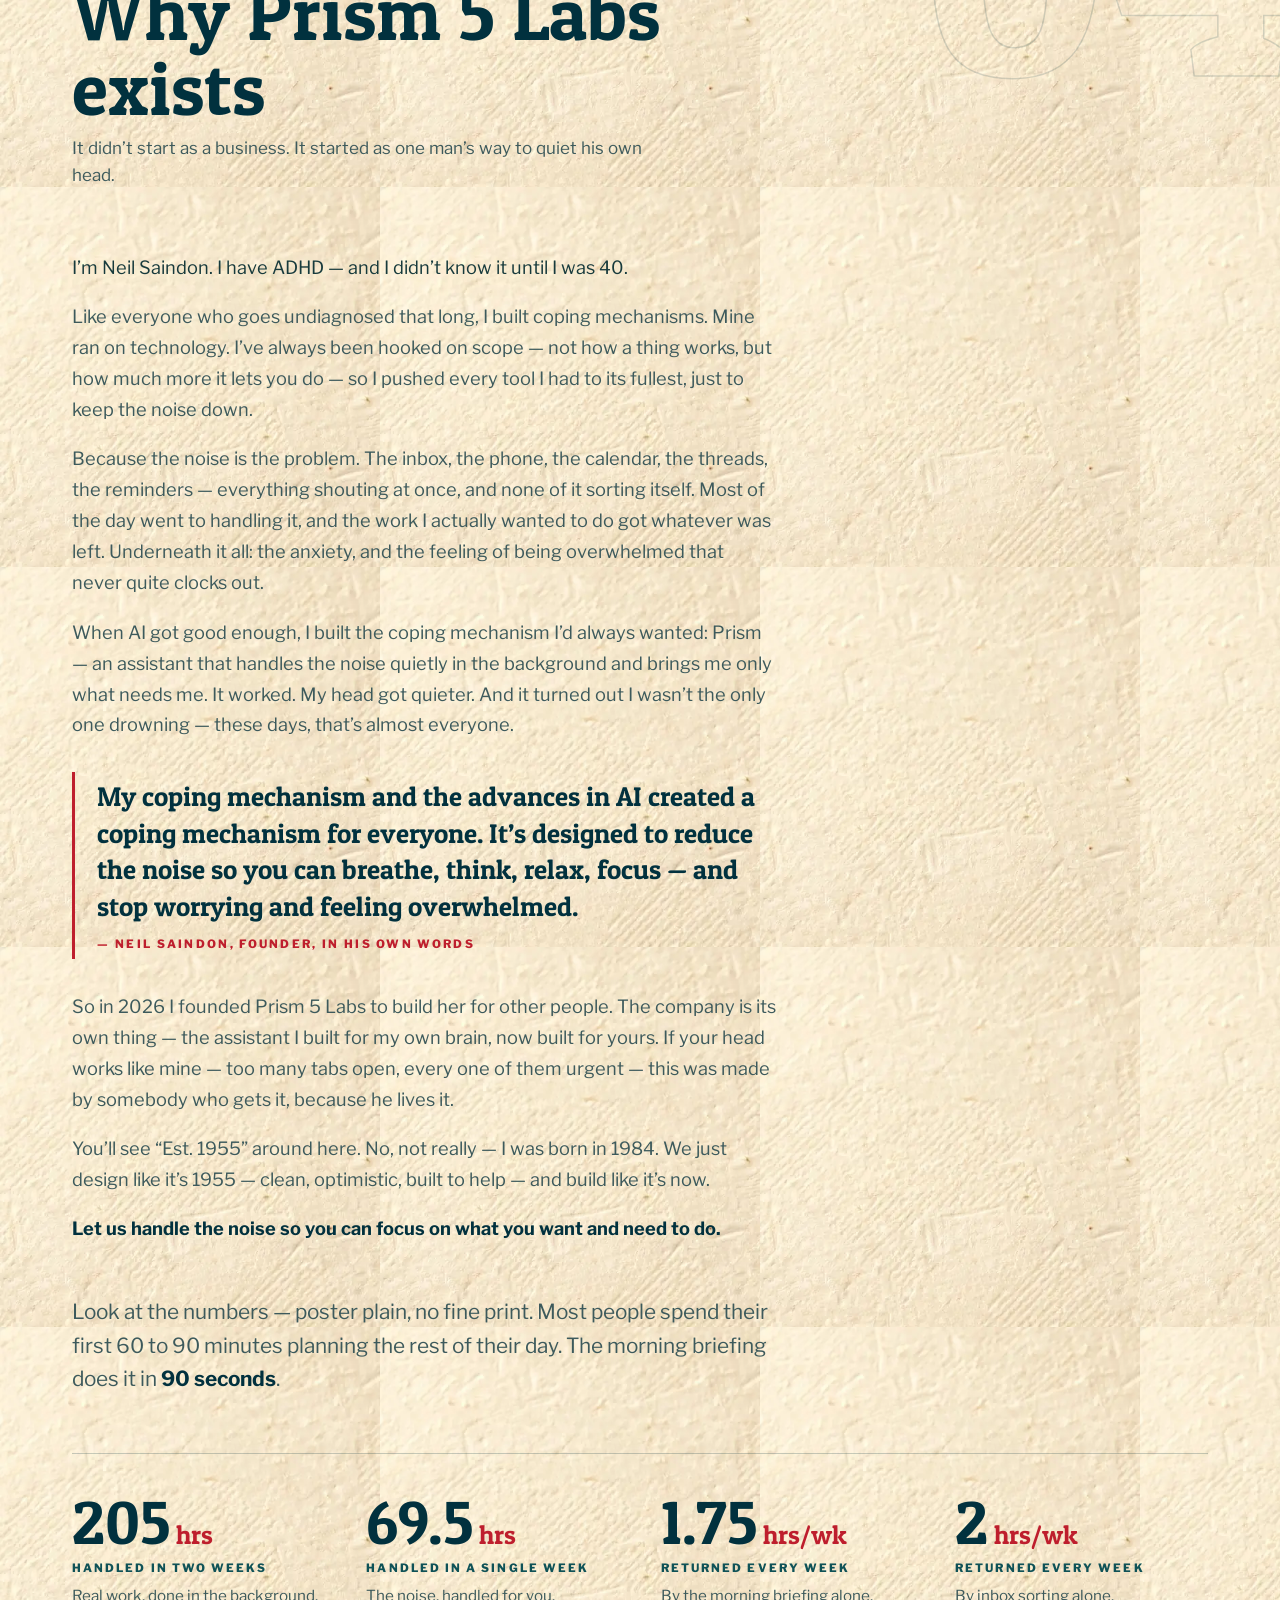
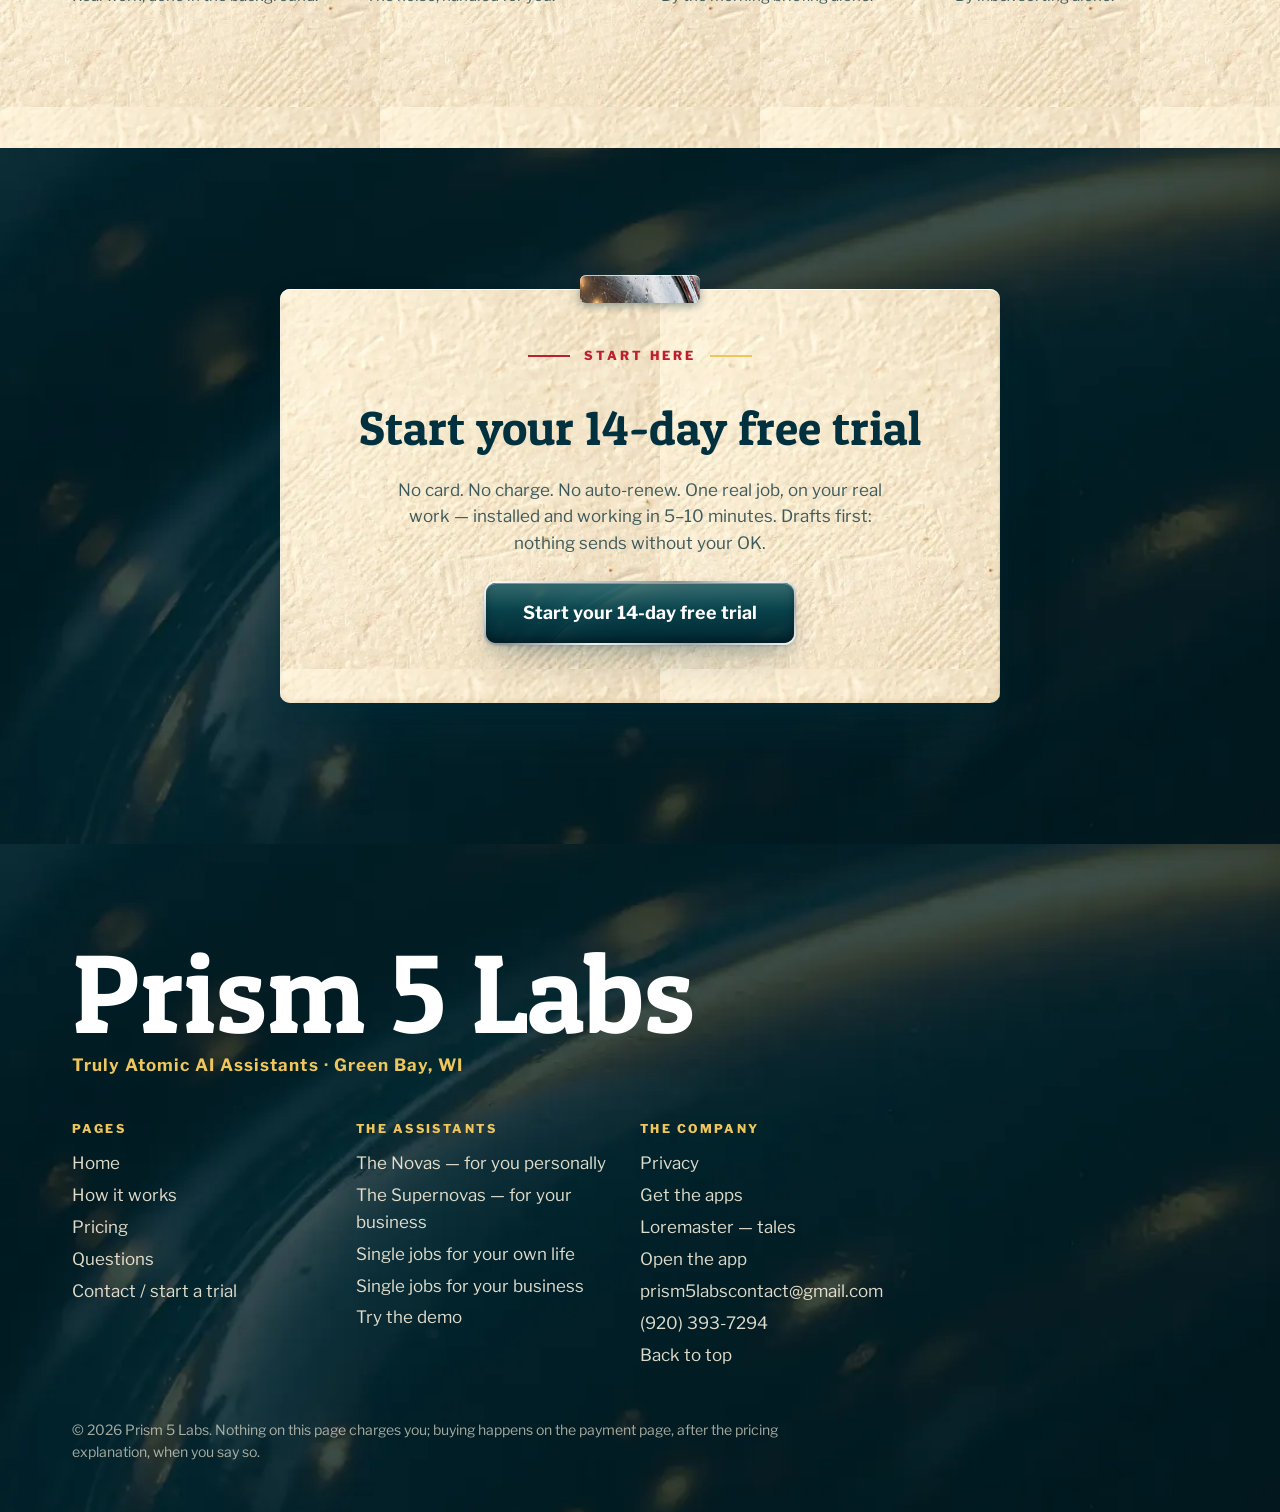
==== commit ddcb6f42: "Welcome film v6: the new Nova and Supernova, voice B (Resonant Lantern) — Neil ordered it shipped No" ====
--- a/index.html
+++ b/index.html
@@ -109,7 +109,7 @@
           <button class="play-disc" id="filmPlay" aria-label="Play the welcome film">▶</button>
         </div>
       </div>
-      <p class="film-cap">The welcome film · 0:49</p>
+      <p class="film-cap">The welcome film · 0:46</p>
     </div>
   </div>
 </section>
